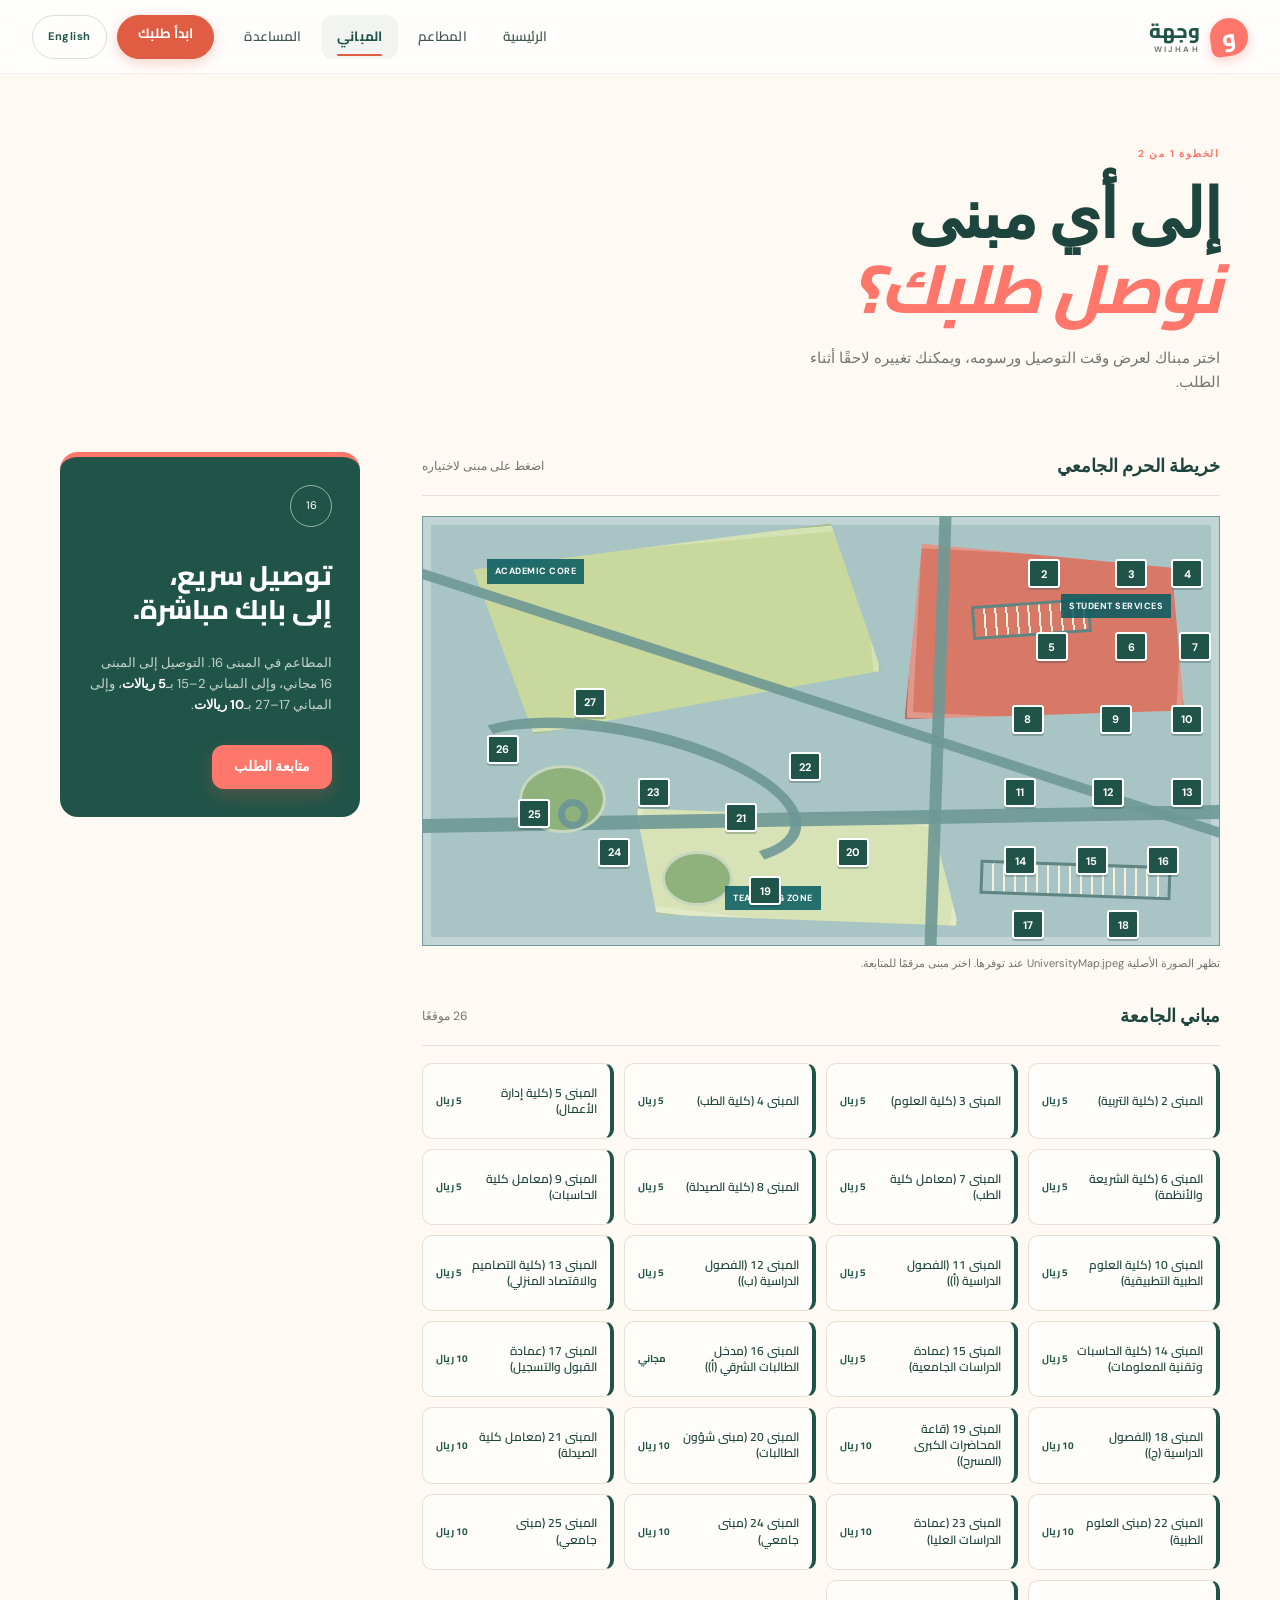
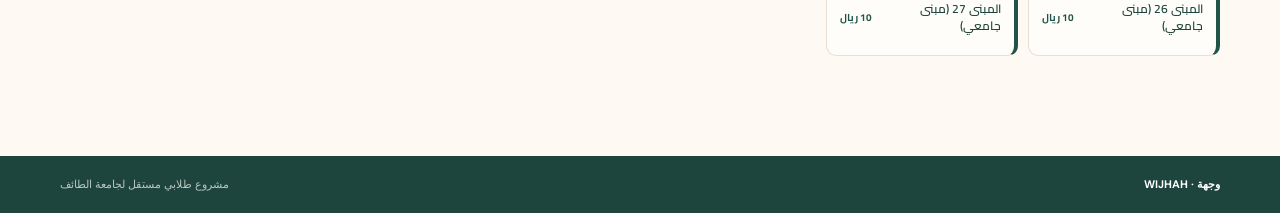
==== frontend/about.html @ 9a3f1071 "fix align" ====
<!DOCTYPE html>
<html lang="ar" dir="rtl">
<head>
  <meta charset="UTF-8">
  <meta name="viewport" content="width=device-width, initial-scale=1.0">
  <title>وجهة | Choose a building</title>
  <link rel="stylesheet" href="style.css">
  <script>/* Set direction before first paint to avoid an LTR flash. */
    (function () {
      try {
        var saved = localStorage.getItem('wijhah-language');
        var lang = (saved === 'en' || saved === 'ar') ? saved : 'ar';
        document.documentElement.setAttribute('lang', lang);
        document.documentElement.setAttribute('dir', lang === 'ar' ? 'rtl' : 'ltr');
      } catch (e) {
        document.documentElement.setAttribute('lang', 'ar');
        document.documentElement.setAttribute('dir', 'rtl');
      }
    }());
 </script>
  <script src="script.js" defer></script>
</head>
<body>
  <header class="site-header"><a class="brand" href="index.html"><span class="brand-mark">و</span><span class="brand-wordmark"><b class="brand-arabic">وجهة</b><small>WIJHAH</small></span></a><nav class="main-nav" aria-label="Main navigation"><a href="index.html">Home</a><a href="vendors.html">Vendors</a><a class="active" href="about.html">Buildings</a><a href="contact.html">Help</a><a class="nav-cta" href="OrderPage.html">Start an order <span>&#8599;</span></a></nav></header>
  <main class="page-width inner-page">
    <section class="page-intro"><p class="eyebrow">STEP 1 OF 2</p><h1>Where should we<br><em>meet you?</em></h1><p>Choose your building to see the delivery time and fee. You can change it later in your order.</p></section>
    <section class="building-layout">
      <div class="building-list">
        <div class="list-heading map-heading"><h2 id="mapTitle">Campus map</h2><span id="mapHint">Click a building to select it</span></div>
        <div class="campus-map" id="campusMap" aria-label="Interactive campus map">
          <img class="campus-map-image" id="campusMapImage" src="UniversityMap.jpeg" alt="" onerror="this.remove()">
          <span class="map-plot plot-core"></span><span class="map-plot plot-services"></span><span class="map-plot plot-south"></span>
          <span class="map-road road-horizontal"></span><span class="map-road road-vertical"></span><span class="map-road road-diagonal"></span><span class="map-road road-loop"></span>
          <span class="map-parking parking-top"></span><span class="map-parking parking-bottom"></span><span class="map-green green-one"></span><span class="map-green green-two"></span><span class="map-roundabout"></span>
          <span class="map-zone zone-north">Academic core</span><span class="map-zone zone-east">Student services</span><span class="map-zone zone-south">Teaching zone</span>
        </div>
        <p class="map-disclaimer" id="mapDisclaimer">Uses UniversityMap.jpeg when available. Tap a numbered building to continue.</p>
        <div class="list-heading"><h2 id="buildingsTitle">Campus buildings</h2><span id="buildingCount">26 locations</span></div><div class="building-grid" id="buildingGrid"></div>
      </div>
      <aside class="side-note"><span class="side-note-icon">16</span><h3>Quick delivery,<br>right to your door.</h3><p id="feeInfo">Restaurants are in Building 16. Building 16 is free, buildings 2–15 are <strong>5 SAR</strong>, and buildings 17–27 are <strong>10 SAR</strong>.</p><a class="button button-primary" href="OrderPage.html">Continue to order <span>&#8594;</span></a></aside>
    </section>
  </main>
  <footer class="site-footer"><div class="page-width"><span>وجهة · WIJHAH</span><span>Independent student project for Taif University · <span id="year"></span></span></div></footer>
</body>
</html>
---- frontend/style.css ----
@import url('https://fonts.googleapis.com/css2?family=Cairo:wght@400;500;600;700;800&family=DM+Sans:wght@400;500;600;700&display=swap');

:root {
  --ink:#1d453d; --muted:#6f7770; --cream:#fff9f3; --paper:#fffdf9;
  --green:#205448; --mint:#e4eee5; --orange:#ff766b; --gold:#f6c656;
  --line:#eadfd4; --coral:#ff766b; --sage:#dfe9dd; --sage-edge:#c8d8c6;

  /* Accent used for focus rings and form highlights. */
  --accent:#e05d44;
  --accent-ring:rgba(224,93,68,.1);
  --accent-ring-strong:rgba(224,93,68,.28);

  /* Elevation scale, shared by cards and interactive surfaces. */
  --shadow-sm:0 2px 8px rgba(0,0,0,.04);
  --shadow-md:0 10px 30px rgba(0,0,0,.04);
  --shadow-lift:0 16px 40px rgba(29,69,61,.13);

  --radius-sm:10px;
  --radius-md:12px;
  --radius-lg:18px;
  --tap:44px; /* minimum comfortable touch target */
}
* { box-sizing:border-box; }
html { scroll-behavior:smooth; }
body { margin:0; color:var(--ink); background:var(--cream); font-family:'Cairo','DM Sans',sans-serif; font-size:15px; line-height:1.6; overflow-x:hidden; }
.page-width { width:min(1160px, calc(100% - 64px)); margin:0 auto; }
/* Frosted-glass header. The page scrolls behind a translucent blur,
   so the hairline + shadow carry the separation instead of a solid fill. */
.site-header {
  position:sticky; top:0; z-index:50; width:100%;
  padding:0 max(32px, calc((100% - 1280px) / 2));
  min-height:74px; display:flex; align-items:center; justify-content:space-between; gap:32px;
  background:rgba(255,255,255,.85);
  -webkit-backdrop-filter:blur(16px) saturate(180%);
  backdrop-filter:blur(16px) saturate(180%);
  border-bottom:1px solid rgba(0,0,0,.05);
  box-shadow:0 1px 0 rgba(255,255,255,.6) inset;
}
/* Safari and older engines: fall back to an opaque bar if blur is unsupported. */
@supports not ((backdrop-filter:blur(1px)) or (-webkit-backdrop-filter:blur(1px))) {
  .site-header { background:rgba(255,253,249,.98); }
}

.brand, .brand:link, .brand:visited { display:flex; align-items:center; gap:10px; min-height:var(--tap); color:var(--ink); font-size:18px; font-weight:700; letter-spacing:0; text-decoration:none; transition:opacity .2s ease; }
.brand:hover { opacity:.82; }
.brand-mark { display:grid; place-items:center; width:38px; height:38px; border-radius:50% 50% 50% 8px; background:var(--orange); color:white; font:800 23px/1 'Cairo',sans-serif; box-shadow:0 4px 12px rgba(255,118,107,.35); transform:rotate(-8deg); }
.brand-wordmark { display:flex; flex-direction:column; line-height:1; }
.brand-arabic { color:var(--green); font:800 20px/1 'Cairo',sans-serif; }
.brand-wordmark small { margin-top:4px; color:var(--muted); font:700 8px/1 'DM Sans',sans-serif; letter-spacing:2.4px; }
.brand-accent { color:var(--orange); }
/* Top navigation. Text is ink-on-glass, so colour comes from the brand palette
   rather than the browser's default link blue. */
.main-nav { display:flex; align-items:center; gap:4px; color:#41564f; font:600 13.5px/1 'Cairo','DM Sans',sans-serif; letter-spacing:.1px; }

.main-nav a,
.main-nav a:link,
.main-nav a:visited { position:relative; color:inherit; text-decoration:none; }

/* Pill tabs. Transparent border keeps the height stable between states so
   hovering never nudges the layout. */
.main-nav a:not(.nav-cta) {
  display:inline-flex; align-items:center;
  min-height:var(--tap); padding:9px 15px;
  border:1px solid transparent; border-radius:var(--radius-md);
  transition:color .2s ease, background-color .2s ease, border-color .2s ease;
}
.main-nav a:not(.nav-cta):hover { color:var(--green); background:rgba(32,84,72,.06); border-color:rgba(32,84,72,.08); }

/* Active tab: brand-green text, tinted pill, and a bottom indicator. */
.main-nav a:not(.nav-cta).active { color:var(--green); font-weight:700; background:rgba(32,84,72,.06); }
.main-nav a:not(.nav-cta).active::after { content:''; position:absolute; left:15px; right:15px; bottom:2px; height:2px; border-radius:2px; background:var(--accent); }

.main-nav a:focus-visible,
.language-toggle:focus-visible,
.mobile-nav-toggle:focus-visible { outline:2px solid var(--accent); outline-offset:2px; border-radius:var(--radius-md); }

/* Primary CTA — filled, with a lift, coloured shadow and a press state. */
.main-nav .nav-cta {
  margin-inline-start:10px; padding:11px 20px; min-height:var(--tap);
  border:1px solid var(--accent); border-radius:999px;
  background:var(--accent); color:#fff; font-weight:700; white-space:nowrap;
  box-shadow:0 4px 14px var(--accent-ring-strong);
  transition:background-color .2s ease, box-shadow .2s ease, transform .18s ease;
}
/* Explicit, repeated so the generic `a { color:inherit }` reset cannot win. */
.main-nav a.nav-cta,
.main-nav a.nav-cta:link,
.main-nav a.nav-cta:visited { color:#fff; }
.main-nav .nav-cta:hover { background:#d0523a; color:#fff; box-shadow:0 10px 24px var(--accent-ring-strong); transform:translateY(-2px); }
.main-nav .nav-cta:active { transform:translateY(0); box-shadow:0 2px 8px var(--accent-ring-strong); }
.main-nav .nav-cta.active-cta { background:var(--accent); box-shadow:0 10px 24px var(--accent-ring-strong); }

.language-toggle {
  margin-inline-start:6px; padding:9px 15px; min-height:var(--tap);
  border:1px solid rgba(32,84,72,.18); border-radius:999px; background:transparent;
  color:var(--green); cursor:pointer; font:700 11px/1 'DM Sans',sans-serif; letter-spacing:.5px;
  transition:background-color .2s ease, border-color .2s ease, color .2s ease, transform .18s ease;
}
.language-toggle:hover { background:rgba(32,84,72,.07); border-color:rgba(32,84,72,.3); transform:translateY(-1px); }

.mobile-nav-toggle {
  display:none; padding:10px 14px; min-height:var(--tap);
  border:1px solid rgba(32,84,72,.18); border-radius:999px; background:transparent;
  color:var(--green); cursor:pointer; font:700 11px/1 'DM Sans',sans-serif;
  transition:background-color .2s ease, border-color .2s ease, color .2s ease;
}
.mobile-nav-toggle:hover { background:rgba(32,84,72,.07); border-color:rgba(32,84,72,.3); }
.hero { min-height:530px; display:grid; grid-template-columns:1fr 1.02fr; align-items:center; gap:50px; padding-top:35px; }
.eyebrow { margin:0 0 17px; color:var(--orange); font-size:10px; font-weight:700; letter-spacing:1.8px; }
h1,h2,h3,p { margin-top:0; }
h1 { margin-bottom:20px; font-size:clamp(45px, 6vw, 76px); line-height:1.08; letter-spacing:-1.8px; font-weight:800; }
h1 em,h2 em { color:var(--orange); font-family:'Cairo',sans-serif; font-weight:800; }
.hero-text { max-width:390px; margin-bottom:28px; color:var(--muted); font-size:16px; }
.hero-actions { display:flex; align-items:center; gap:22px; }
.button {
  display:inline-flex; align-items:center; justify-content:center; gap:14px;
  min-height:var(--tap); padding:13px 22px;
  border:0; border-radius:var(--radius-md);
  font:600 13.5px 'DM Sans',sans-serif; cursor:pointer;
  transition:transform .18s ease, background-color .2s ease, box-shadow .2s ease;
}
.button:hover { transform:translateY(-2px); }
.button:active { transform:translateY(0); }
.button:focus-visible { outline:2px solid var(--accent); outline-offset:3px; }
.button-primary { background:var(--accent); color:white; box-shadow:0 6px 18px var(--accent-ring-strong); }
.button-primary:hover { background:#d0523a; box-shadow:0 12px 26px var(--accent-ring-strong); }
.button-primary:active { box-shadow:0 3px 10px var(--accent-ring-strong); }
.button:disabled,.button[disabled] { opacity:.6; cursor:not-allowed; transform:none; box-shadow:none; }
.button span,.text-link span,.feature-card a span { font-size:18px; line-height:1; }
/* Anchor elements inherit brand colours instead of the browser's default blue. */
a { color:inherit; text-decoration:none; }
a:visited { color:inherit; }
.delivery-note { padding-inline-start:19px; border-inline-start:1px solid var(--line); color:var(--muted); font-size:11px; line-height:1.35; }
.delivery-note strong { color:var(--ink); font-size:15px; }
.hero-art { position:relative; height:430px; overflow:hidden; background:var(--mint); border:1px solid #9ebfc1; box-shadow:12px 12px 0 var(--orange); }
.sun { position:absolute; width:220px; height:220px; top:-82px; right:-18px; border-radius:50%; background:var(--orange); }
.campus-card { position:absolute; z-index:2; left:11%; top:13%; width:214px; padding:25px 22px; background:var(--paper); border-left:5px solid var(--coral); box-shadow:10px 12px 0 rgba(7,91,97,.16); }
.campus-label,.campus-small { display:block; color:var(--muted); font-size:9px; letter-spacing:1.2px; }
.campus-card strong { display:block; margin:25px 0 20px; color:var(--green); font:800 25px/1.25 'Cairo',sans-serif; }
.campus-line { display:block; width:40px; height:3px; margin-bottom:12px; background:var(--orange); }
.building-shape { position:absolute; bottom:56px; background:var(--coral); color:#fff0db; text-align:center; font:600 12px 'DM Sans',sans-serif; }
.building-shape:after { content:''; position:absolute; left:15%; right:15%; bottom:18px; height:50px; background:repeating-linear-gradient(90deg,#b7d1c0 0 7px,transparent 7px 17px),repeating-linear-gradient(0deg,#b7d1c0 0 7px,transparent 7px 18px); opacity:.6; }
.building-one { right:19%; width:180px; height:220px; padding-top:13px; }
.building-two { right:2%; width:105px; height:150px; padding-top:13px; background:var(--green); }
.ground-line { position:absolute; bottom:55px; left:0; right:0; border-bottom:2px solid #76aeb0; }
/* Steps (01 / 02 / 03). The container stacks; each step is a row whose number
   badge leads and whose text follows. `row` + logical flow mirrors on its own,
   so no [dir="rtl"] override is needed. */
.quick-strip {
  display:flex; flex-direction:column; align-items:stretch;
  gap:24px; padding-block:25px 42px; padding-inline:24px;
  border-top:4px solid var(--orange); border-bottom:1px solid var(--line);
  background:var(--paper); text-align:start;
}
.quick-strip > div {
  display:flex; flex-direction:row; align-items:center; justify-content:flex-start;
  gap:16px; text-align:start; min-width:0;
}
.quick-icon {
  display:grid; place-items:center; flex:0 0 auto;
  width:34px; height:34px; border:1px solid #c9cec6; border-radius:50%;
  color:var(--orange); font-size:10px; font-weight:700;
}
.quick-strip > div > div { min-width:0; }
.quick-strip strong,.quick-strip small { display:block; }
.quick-strip strong { font-size:13px; }
.quick-strip small { color:var(--muted); font-size:11px; }
.spotlight { padding:90px 0 110px; }.section-heading { display:flex; justify-content:space-between; align-items:end; margin-bottom:34px; }.section-heading h2 { margin:0; font-size:38px; line-height:1.1; letter-spacing:-1.5px; }.text-link { display:inline-flex; align-items:center; gap:8px; padding:9px 16px; border:1px solid var(--line); border-radius:999px; background:var(--paper); color:var(--green); text-decoration:none; font-size:12px; font-weight:700; transition:background-color .22s ease, color .22s ease, border-color .22s ease, transform .22s ease; }
.text-link:visited { color:var(--green); }
.text-link:hover { background:var(--green); border-color:var(--green); color:#fff; transform:translateY(-1px); }
.text-link span { margin-inline-start:0; }
.spotlight-grid { display:grid; grid-template-columns:1fr 1fr; gap:17px; }
/* Card layout: padding clears the CTA at the bottom so the copy never collides with it. */
.feature-card { display:flex; flex-direction:column; min-height:290px; padding:34px 34px 92px; position:relative; overflow:hidden; border-radius:18px; }
.feature-card h3 { position:relative; margin:22px 0 14px; font-size:29px; line-height:1.2; letter-spacing:0; }
.feature-card p { position:relative; max-width:310px; margin:0; color:var(--muted); font-size:13px; line-height:1.65; }
/* Card CTAs render as pill buttons that inherit the card's own palette. */
.feature-card a { position:absolute; inset-inline-start:34px; bottom:30px; display:inline-flex; align-items:center; gap:10px; padding:11px 20px; border:2px solid currentColor; border-radius:999px; color:var(--ink); text-decoration:none; font:700 12px 'DM Sans',sans-serif; letter-spacing:.2px; transition:background-color .22s ease, color .22s ease, border-color .22s ease, box-shadow .22s ease, transform .22s ease; }
.feature-card a:visited { color:var(--ink); }
.feature-card a:hover { background:var(--ink); border-color:var(--ink); color:#fff; box-shadow:0 8px 20px rgba(29,69,61,.22); transform:translateY(-2px); }
.feature-dark a { color:#fff; border-color:var(--orange); }
.feature-dark a:visited { color:#fff; }
.feature-dark a:hover { background:var(--orange); border-color:var(--orange); color:var(--ink); box-shadow:0 8px 20px rgba(255,118,107,.32); }
/* Sage/blush pairing: warm card is a soft sand-sage wash in the brand family, dark card stays deep green. */
.feature-warm { background:var(--sage); border:1px solid var(--sage-edge); }
.feature-warm h3 { color:var(--ink); }
.feature-warm p { color:#4b6a5c; }
.feature-warm .card-number { color:#5d8a72; }
.feature-warm a { color:var(--green); border-color:var(--green); }
.feature-warm a:visited { color:var(--green); }
.feature-warm a:hover { background:var(--green); border-color:var(--green); color:#fff; box-shadow:0 8px 20px rgba(32,84,72,.26); }
.feature-dark { background:var(--green); color:white; }
.feature-dark p { color:#c4d6cc; }
.card-number { font-size:11px; font-weight:700; letter-spacing:1px; color:var(--coral); }
.feature-dark .card-number { color:var(--coral); }
.site-footer { padding:20px 0; background:var(--ink); color:#b9c5bf; font-size:11px; }.site-footer .page-width { display:flex; justify-content:space-between; }.site-footer .page-width > span:first-child { color:white; font-weight:700; }
.inner-page { padding:72px 0 100px; }.page-intro { max-width:600px; }.page-intro h1 { font-size:clamp(45px,6vw,68px); margin-bottom:18px; }.page-intro > p:last-child { max-width:430px; color:var(--muted); }.compact-intro { margin-bottom:42px; }
.building-layout { display:grid; grid-template-columns:1fr 300px; gap:62px; align-items:start; margin-top:58px; }.list-heading { display:flex; justify-content:space-between; align-items:center; padding-bottom:14px; border-bottom:1px solid var(--line); }.list-heading h2 { margin:0; font-size:18px; }.list-heading span { color:var(--muted); font-size:12px; }.building-grid { display:grid; grid-template-columns:repeat(4,1fr); gap:10px; margin-top:17px; }.building-button { min-height:76px; display:flex; align-items:center; justify-content:space-between; gap:8px; padding:13px; border:1px solid var(--line); border-inline-start:4px solid var(--green); background:var(--paper); color:var(--ink); cursor:pointer; text-align:start; font:600 12px/1.35 'Cairo','DM Sans',sans-serif; }.building-button span { max-width:145px; }.building-button small { flex:none; color:var(--green); font-size:10px; font-weight:700; }.building-button { border-radius:var(--radius-sm); transition:border-color .2s ease, background-color .2s ease, box-shadow .2s ease, transform .2s ease; }
.building-button:hover,.building-button.selected { border-color:var(--accent); border-inline-start-color:var(--accent); background:#fff6f2; box-shadow:var(--shadow-sm); transform:translateY(-2px); }.side-note { padding:28px; background:var(--green); color:white; border-top:5px solid var(--orange); border-radius:18px; }.side-note-icon { display:grid; place-items:center; width:42px; height:42px; margin-bottom:32px; border:1px solid #94b3a1; border-radius:50%; font-size:11px; }.side-note h3 { font:800 27px/1.25 'Cairo',sans-serif; }.side-note p { color:#c5d5cc; font-size:13px; }.side-note strong { color:white; }.side-note .button { margin-top:16px; background:var(--orange); color:white; }
.order-layout,.contact-layout { display:grid; grid-template-columns:1.35fr .75fr; gap:70px; align-items:start; }
.form-section { padding:0 0 28px; margin-bottom:29px; border-bottom:1px solid var(--line); }
.form-section-title {
  display:flex; flex-direction:row; align-items:center; justify-content:flex-start;
  gap:16px; margin-bottom:22px; text-align:start;
}
.form-section-title span { display:grid; place-items:center; width:26px; height:26px; border-radius:50%; background:rgba(224,93,68,.1); color:var(--accent); font-size:11px; font-weight:700; }
.form-section-title h2 { margin:0; font-size:19px; letter-spacing:-.3px; }
.field-row { display:grid; grid-template-columns:1fr 1fr; gap:18px; align-items:start; }

/* ---- Field wrapper ----
   Every control sits in a .field so label, control and hint share one rhythm.
   The label is always its own line, which keeps English and Arabic aligned. */
.field { display:block; margin-bottom:18px; min-width:0; }
.field-row .field,
.field:last-child { margin-bottom:0; }

/* ---- Labels ----
   Scoped to .field so nav/utility labels are never caught by this rule, and
   scoped to direct children so a future nested label cannot stack twice. */
.field > label {
  display:block;
  margin-bottom:8px;
  color:var(--ink);
  font-size:12.5px;
  font-weight:600;
  letter-spacing:.1px;
  line-height:1.4;
  text-align:start;
}

/* ---- Shared control styling (input, select, textarea) ---- */
input,
select,
textarea {
  text-decoration:none !important;   /* never inherit an underline or squiggle */
  display:block;
  width:100%;
  max-width:100%;
  min-height:var(--tap);
  padding:13px 16px;
  border:1px solid rgba(0,0,0,.1);
  border-radius:var(--radius-md);
  outline:none;
  background:var(--paper);
  color:var(--ink);
  font:400 14px 'DM Sans',sans-serif;
  transition:border-color .2s ease, box-shadow .2s ease, background-color .2s ease;
}
textarea { min-height:104px; padding-top:14px; padding-bottom:14px; resize:vertical; }

input::placeholder,
textarea::placeholder { color:#9aa3a0; }

/* Spelling/grammar squiggles are a browser overlay, not real decoration -
   `spellcheck="false"` in the markup is what switches them off. This hides the
   residual decoration browsers may still paint on autofilled or invalid fields. */
input,
textarea,
select,
input::spelling-error,
input::grammar-error,
textarea::spelling-error,
textarea::grammar-error { text-decoration-line:none !important; }

/* Focus: accent border plus a soft halo instead of the browser ring. */
input:focus,
select:focus,
textarea:focus {
  border-color:var(--accent);
  box-shadow:0 0 0 4px var(--accent-ring);
  background:#fff;
}

/* Invalid state (HTML5 constraint validation) reads as a warning, not an error,
   until the user has actually interacted - :user-invalid handles that. */
input:user-invalid,
select:user-invalid,
textarea:user-invalid { border-color:rgba(224,93,68,.55); }

/* ---- Select: strip the native chrome, draw our own arrow ---- */
select {
  appearance:none;
  -webkit-appearance:none;
  -moz-appearance:none;
  padding-inline-end:46px;     /* room for the arrow */
  cursor:pointer;
  /* Inline SVG chevron, so there is no extra request and it scales cleanly. */
  background-image:url("data:image/svg+xml,%3Csvg xmlns='http://www.w3.org/2000/svg' width='14' height='9' viewBox='0 0 14 9' fill='none'%3E%3Cpath d='M1 1.5L7 7.5L13 1.5' stroke='%23205448' stroke-width='2' stroke-linecap='round' stroke-linejoin='round'/%3E%3C/svg%3E");
  background-repeat:no-repeat;
  background-position:right 18px center;
  background-size:14px 9px;
  text-overflow:ellipsis;      /* long option text truncates, never scrolls */
  white-space:nowrap;
  overflow:hidden;
}
[dir="rtl"] select { background-position:left 18px center; }

/* The dropdown list itself is rendered by the OS, so keep it readable. */
select option { padding:10px 12px; background:var(--paper); color:var(--ink); font:400 14px 'DM Sans',sans-serif; }
select:focus { background-image:url("data:image/svg+xml,%3Csvg xmlns='http://www.w3.org/2000/svg' width='14' height='9' viewBox='0 0 14 9' fill='none'%3E%3Cpath d='M1 1.5L7 7.5L13 1.5' stroke='%23e05d44' stroke-width='2' stroke-linecap='round' stroke-linejoin='round'/%3E%3C/svg%3E"); }

/* Firefox draws its own inner focus ring on selects - remove it. */
select:-moz-focusring { color:transparent; text-shadow:0 0 0 var(--ink); }

.field-hint { display:block; margin:9px 0 0; color:var(--muted); font-size:11.5px; line-height:1.5; text-align:start; }
.submit-button { margin-top:0; }
.form-status { display:inline-block; margin:15px 0 0 15px; color:var(--green); font-size:12px; font-weight:600; }
.campus-map { position:relative; height:430px; margin:20px 0 9px; overflow:hidden; border:1px solid #709a9a; background:#a9c4c4; box-shadow:inset 0 0 0 8px rgba(255,255,255,.28); }
.campus-map-image { display:none; position:absolute; z-index:2; inset:0; width:100%; height:100%; object-fit:cover; }.campus-map-image.is-loaded { display:block; }
.campus-map:before,.campus-map:after { display:none; }
.map-plot { position:absolute; z-index:0; border:2px solid rgba(47,87,80,.24); box-shadow:inset 0 0 0 6px rgba(255,255,255,.22); }
.plot-core { width:52%; height:43%; left:5%; top:5%; background:#c9d99d; transform:rotate(-5deg); clip-path:polygon(4% 8%,91% 0,100% 82%,15% 100%); }
.plot-services { width:35%; height:42%; right:4%; top:7%; background:#d87968; transform:rotate(3deg); clip-path:polygon(3% 2%,93% 8%,100% 87%,0 100%); }
.plot-south { width:42%; height:30%; left:26%; bottom:3%; background:#d8e2b7; transform:rotate(7deg); clip-path:polygon(0 20%,88% 0,100% 80%,10% 100%); }
.map-road { position:absolute; z-index:1; display:block; background:#6e9895; opacity:.9; }
.road-horizontal { left:-3%; right:-3%; top:69%; height:14px; transform:rotate(-1deg); }.road-vertical { top:-4%; bottom:-4%; left:64%; width:12px; transform:rotate(2deg); }.road-diagonal { width:130%; height:10px; top:43%; left:-14%; transform:rotate(18deg); }.road-loop { width:45%; height:31%; left:3%; top:49%; border:11px solid #6e9895; border-left-color:transparent; border-bottom-color:transparent; border-radius:50%; background:transparent; transform:rotate(12deg); }
.map-parking { position:absolute; z-index:1; width:15%; height:8%; border:3px solid #5f8583; background:repeating-linear-gradient(90deg,transparent 0 9px,#f2f1dc 9px 11px); transform:rotate(-4deg); }.parking-top { top:20%; left:69%; }.parking-bottom { bottom:11%; right:6%; width:24%; transform:rotate(2deg); }
.map-green { position:absolute; z-index:1; border-radius:50%; background:#8fb27d; border:3px solid rgba(255,255,255,.5); }.green-one { width:11%; height:16%; left:12%; top:58%; }.green-two { width:9%; height:13%; left:30%; top:78%; }.map-roundabout { position:absolute; z-index:2; left:17%; top:66%; width:30px; height:30px; border:7px solid #6e9895; border-radius:50%; background:#8fb27d; }
.map-zone { position:absolute; z-index:2; padding:5px 8px; background:rgba(7,91,97,.86); color:white; font-size:9px; font-weight:700; letter-spacing:.5px; text-transform:uppercase; }.zone-north { top:10%; left:8%; }.zone-east { top:18%; right:6%; }.zone-south { bottom:8%; left:38%; }
.map-building { position:absolute; z-index:3; display:grid; place-items:center; width:32px; height:29px; padding:0; border:2px solid white; border-radius:3px; background:var(--green); color:white; cursor:pointer; font:700 11px 'DM Sans',sans-serif; box-shadow:0 2px 0 rgba(18,52,59,.25); transform:translate(-50%,0); transition:transform .2s,background .2s; }.map-building:hover,.map-building.selected { z-index:4; background:var(--coral); transform:translate(-50%,0) scale(1.25); }.map-disclaimer { margin:0 0 30px; color:var(--muted); font-size:11px; }
.vendor-intro { margin-bottom:42px; }.vendor-toolbar { display:flex; align-items:end; justify-content:space-between; padding:18px 0; margin-bottom:22px; border-top:1px solid var(--line); border-bottom:1px solid var(--line); }.vendor-toolbar strong,.vendor-toolbar span { display:block; }.vendor-toolbar strong { font-size:13px; }.vendor-toolbar span { margin-top:3px; color:var(--muted); font-size:11px; }.vendor-grid { display:grid; grid-template-columns:repeat(2,1fr); gap:18px; }.vendor-card { position:relative; overflow:hidden; background:var(--paper); border:1px solid var(--line); border-radius:var(--radius-md); box-shadow:var(--shadow-sm); transition:transform .22s ease, box-shadow .22s ease, border-color .22s ease; }
.vendor-card:hover { transform:translateY(-3px); box-shadow:var(--shadow-lift); border-color:rgba(32,84,72,.18); }.vendor-card::before { content:''; display:block; height:9px; background:var(--green); }.vendor-card.accent-gold::before { background:var(--orange); }.vendor-card.accent-coral::before { background:var(--coral); }.vendor-card.accent-mint::before { background:#8fb27d; }.vendor-card.accent-blue::before { background:#6999a5; }.vendor-card-body { padding:23px; }.vendor-card-header { display:flex; align-items:start; justify-content:space-between; gap:15px; }.vendor-card h2 { margin:0 0 5px; font-size:24px; letter-spacing:-.6px; }.vendor-category { color:var(--muted); font-size:11px; }.vendor-eta { min-width:55px; padding:7px 8px; background:var(--cream); color:var(--green); font-size:10px; font-weight:700; text-align:center; }.vendor-meta { display:flex; gap:15px; margin:21px 0 16px; color:var(--muted); font-size:11px; }.vendor-menu { border-top:1px solid var(--line); }/* Menu row: text on the start side, price + add button on the end side.
   Logical properties keep both RTL and LTR correct without extra overrides. */
.menu-row {
  display:flex; align-items:center; justify-content:space-between;
  gap:12px; padding:13px 0; border-bottom:1px solid var(--line);
  transition:background-color .2s ease;
}
.menu-row:hover { background:rgba(32,84,72,.035); }
.menu-row strong,.menu-row small { display:block; }
.menu-row strong { font-size:12.5px; }
.menu-row small { margin-top:2px; color:var(--muted); font-size:10.5px; }

/* Text column: takes the slack, but min-width:0 lets long words wrap/ellipsis
   instead of forcing the row wider than its container. */
.menu-row > div:first-child { flex:1 1 auto; min-width:0; text-align:start; }

/* Action cluster: price and button stay glued together on the end side. */
.menu-price {
  display:flex; align-items:center; gap:10px;
  flex:0 0 auto; margin-inline-start:auto;
  color:var(--green); font-size:12.5px; font-weight:700;
  font-variant-numeric:tabular-nums; white-space:nowrap;
}
.menu-add {
  display:grid; place-items:center; flex:0 0 auto;
  width:36px; height:36px; padding:0;
  border:1px solid var(--green); border-radius:var(--radius-sm);
  background:transparent; color:var(--green);
  cursor:pointer; font-size:18px; line-height:1;
  transition:background-color .2s ease, color .2s ease, transform .18s ease;
}
.menu-add:hover { background:var(--green); color:white; transform:scale(1.06); }
.menu-add:active { transform:scale(.96); }
.menu-add:focus-visible { outline:2px solid var(--accent); outline-offset:2px; }
/* ---- Summary / info panel ---- */
.order-summary,.contact-info {
  padding:32px;
  background:#f2ddcf;
  border:1px solid rgba(29,43,42,.06);
  border-radius:var(--radius-lg);
  box-shadow:var(--shadow-md);
}
.order-summary h2,.contact-info h2 { margin-bottom:28px; font:800 27px/1.25 'Cairo',sans-serif; letter-spacing:-.5px; }

/* Price breakdown: label left, value right, generous row rhythm. */
.price-line {
  display:flex; align-items:baseline; justify-content:space-between; gap:14px;
  padding:14px 0; border-top:1px solid rgba(29,43,42,.14);
  color:#5c6b64; font-size:12.5px;
}
.price-line span { min-width:0; }
.price-line strong { color:var(--green); font-size:13.5px; font-weight:700; font-variant-numeric:tabular-nums; }
.summary-divider { height:1px; margin:20px 0; background:rgba(29,43,42,.14); }
.summary-small { margin:20px 0 3px; color:#65716b; font-size:11px; }
.arrival { display:block; color:var(--green); font-size:15px; font-weight:700; }
.total-line { margin-top:6px; border-top:2px solid var(--green); font-size:14px; }
.total-line span { color:var(--ink); font-weight:700; }
.total-line strong { color:var(--green); font-size:19px; }

.contact-layout { margin-top:48px; }
.contact-form label { display:block; margin-bottom:18px; color:var(--ink); font-size:12.5px; font-weight:600; text-align:start; }
.contact-info { background:var(--green); color:white; border-color:transparent; }
.contact-info .eyebrow { color:var(--gold); }
.contact-info h2 { font-size:31px; }
.contact-info > p:not(.eyebrow) { color:#c5d5cc; font-size:13px; }
.email-link { display:block; margin-top:28px; color:var(--gold); font-size:12px; font-weight:600; overflow-wrap:anywhere; transition:color .2s ease; }
.email-link:hover { color:#fff; }
.support-hours { display:block; margin-top:34px; padding-top:18px; border-top:1px solid #608473; color:#c5d5cc; font-size:11px; }
.cart-items { margin:0 0 12px; }
.cart-row { display:flex; align-items:center; justify-content:space-between; gap:12px; padding:12px 0; border-top:1px solid rgba(29,43,42,.14); }
.cart-row strong,.cart-row small { display:block; }
.cart-row strong { font-size:12.5px; }
.cart-row small { margin-top:2px; color:#65716b; font-size:10.5px; }
.cart-remove {
  display:grid; place-items:center; flex:none;
  width:32px; height:32px; padding:0;
  border:0; border-radius:50%; background:transparent;
  color:var(--coral); cursor:pointer; font-size:19px; line-height:1;
  transition:background-color .2s ease, color .2s ease, transform .18s ease;
}
.cart-remove:hover { background:rgba(224,93,68,.12); color:#c9482f; transform:scale(1.08); }
.cart-empty { margin:0 0 8px; color:#65716b; font-size:12px; }
.tracking-layout { display:grid; grid-template-columns:1.2fr .8fr; gap:30px; margin-top:52px; }.tracking-card,.tracking-summary { padding:30px; background:var(--paper); border:1px solid var(--line); border-radius:18px; }.tracking-summary { background:var(--green); color:white; }.tracking-header { display:flex; align-items:start; justify-content:space-between; padding-bottom:25px; border-bottom:1px solid var(--line); }.tracking-header strong { display:block; font-size:20px; letter-spacing:1px; }.tracking-header .eyebrow { margin-bottom:5px; }.demo-badge { padding:6px 9px; background:var(--orange); color:var(--ink); font-size:10px; font-weight:700; }.tracking-steps { padding-top:24px; }.tracking-step { position:relative; display:flex; gap:15px; padding:0 0 27px; }.tracking-step:last-child { padding-bottom:0; }.tracking-step:not(:last-child)::after { content:''; position:absolute; left:12px; top:28px; bottom:0; width:2px; background:var(--line); }.tracking-step.done:not(:last-child)::after,.tracking-step.current:not(:last-child)::after { background:var(--orange); }.step-dot { position:relative; z-index:1; display:grid; place-items:center; flex:none; width:26px; height:26px; border:2px solid var(--line); border-radius:50%; background:var(--paper); color:var(--muted); font-size:11px; }.tracking-step.done .step-dot,.tracking-step.current .step-dot { border-color:var(--orange); background:var(--orange); color:var(--ink); }.tracking-step strong,.tracking-step small { display:block; }.tracking-step strong { font-size:13px; }.tracking-step small { margin-top:3px; color:var(--muted); font-size:11px; }.tracking-summary h2 { margin-bottom:8px; font:800 28px/1.2 'Cairo',sans-serif; }.tracking-summary > p:not(.eyebrow) { color:#c5d5cc; font-size:13px; }.tracking-summary .price-line { margin-top:28px; border-color:#5c8580; }.tracking-summary .price-line strong { color:var(--orange); }.tracking-summary .button { margin-top:25px; background:var(--orange); color:white; }
/* ---------------------------------------------------------------------------
   Tablet: the two-column form/summary layout gets tight below ~992px, so the
   summary drops beneath the form and the side rail becomes full width.
   --------------------------------------------------------------------------- */

/* ---------------------------------------------------------------------------
   Persistent floating cart bar
   Appears on every page once the cart is non-empty; routes to checkout.
   --------------------------------------------------------------------------- */
.cart-bar {
  position:fixed; z-index:60;
  left:50%; transform:translateX(-50%);
  bottom:calc(16px + env(safe-area-inset-bottom, 0px));
  width:calc(100% - 32px); max-width:480px;
}
.cart-bar[hidden] { display:none; }
.cart-bar-inner { display:flex; align-items:center; gap:16px; padding:12px 14px 12px 20px; border-radius:999px; background:var(--green); color:white; box-shadow:0 14px 40px rgba(29,69,61,.34), 0 2px 0 rgba(255,255,255,.08) inset; animation:cartBarIn .28s cubic-bezier(.2,.9,.3,1.2); }
@keyframes cartBarIn { from { opacity:0; transform:translateY(14px); } to { opacity:1; transform:translateY(0); } }
.cart-bar-count { display:flex; align-items:center; gap:10px; flex:0 1 auto; min-width:0; font-size:13px; font-weight:600; white-space:nowrap; overflow:hidden; text-overflow:ellipsis; }
.cart-bar-badge { display:grid; place-items:center; flex:none; min-width:26px; height:26px; padding:0 7px; border-radius:999px; background:var(--orange); color:var(--ink); font:800 12px/1 'DM Sans',sans-serif; }
.cart-bar-total { flex:none; margin-inline-start:auto; color:#cfe0d8; font-size:13px; font-weight:700; font-variant-numeric:tabular-nums; }
.cart-bar .cart-bar-cta { flex:none; margin:0; padding:11px 18px; border-radius:999px; background:var(--orange); color:var(--ink); font-size:12px; font-weight:800; text-decoration:none; white-space:nowrap; }
.cart-bar .cart-bar-cta:hover { background:#fff; color:var(--green); }
/* On the checkout page the link would be circular, so show a compact summary. */
.cart-bar.cart-bar-summary { width:min(420px, calc(100% - 32px)); }
.cart-bar.cart-bar-summary .cart-bar-inner { padding:10px 18px; opacity:.96; }

@media (max-width:992px) {
  .order-layout,
  .contact-layout,
  .building-layout,
  .tracking-layout { grid-template-columns:1fr; gap:32px; }
  .side-note { order:-1; }
  .order-summary { order:2; }
  .vendor-grid { grid-template-columns:repeat(2,1fr); }
  .building-grid { grid-template-columns:repeat(4,1fr); }
  .menu-add { width:34px; height:34px; }   /* 34px + spacing clears the 44px tap target */

  /* Long vendor names wrap instead of squeezing the ETA badge. */
  .vendor-card-header { flex-wrap:wrap; gap:8px; }
  .menu-row { flex-wrap:wrap; gap:10px; }
  .menu-price { margin-inline-start:auto; }
  .tracking-step:not(:last-child)::after { top:26px; }
}

@media (max-width:768px) {
  /* Tighter gutters, but never less than 20px so nothing clings to the edge. */
  .page-width { width:calc(100% - 40px); max-width:100%; }
  .site-header { min-height:68px; padding-inline:20px; }
  .main-nav { gap:2px; }

  .hero { display:block; padding-top:48px; min-height:0; }
  .hero-art { height:290px; margin-top:44px; }
  .campus-card { transform:scale(.82); transform-origin:top left; }
  .building-one { right:17%; width:130px; height:160px; }
  .building-two { right:0; width:75px; height:110px; }

  .quick-strip { grid-template-columns:1fr; gap:18px; padding:26px 0 34px; }
  .spotlight { padding:56px 0; }
  .section-heading { display:block; }
  .section-heading h2 { font-size:30px; margin-bottom:20px; }
  .spotlight-grid { grid-template-columns:1fr; gap:18px; }

  /* Single-column form flow with comfortable spacing. */
  .field-row { grid-template-columns:1fr; gap:18px; }
  .form-section { padding-bottom:26px; margin-bottom:26px; }
  .order-summary,.contact-info,.tracking-card,.tracking-summary,.side-note { padding:26px; }

  .building-grid { grid-template-columns:repeat(3,1fr); }
  .vendor-grid { grid-template-columns:1fr; gap:16px; }
  .inner-page { padding:52px 0 84px; }

  .site-footer .page-width { display:block; }
  .site-footer .page-width > span { display:block; padding:2px 0; }

  /* Cart bar: pull it in and drop the total (it repeats the summary below). */
  .cart-bar { bottom:14px; width:calc(100% - 32px); }
  .cart-bar-inner { gap:12px; padding:11px 14px 11px 18px; }
  .cart-bar-count { font-size:12.5px; }
  .cart-bar-total { display:none; }
  .cart-bar .cart-bar-cta { padding:11px 16px; font-size:11.5px; }
  .tracking-header { flex-wrap:wrap; gap:10px; }

  /* Roomier controls on touch screens. */
  input,select,textarea { min-height:48px; padding:14px 16px; }
  select { padding-inline-end:48px; }
  .cart-remove { width:38px; height:38px; }
}

/* ---------------------------------------------------------------------------
   Phones (<600px)
   Both directions get the same treatment: no physical left/right values, so
   RTL mirrors automatically instead of needing a parallel set of overrides.
   --------------------------------------------------------------------------- */
@media (max-width:600px) {
  .page-width { width:calc(100% - 32px); }

  /* ---- Header: brand on its own row, nav scrolls horizontally beneath it ---- */
  .site-header {
    flex-wrap:wrap; align-items:center; gap:8px;
    padding-block:10px; padding-inline:16px;
    min-height:0;
  }
  .brand { flex:0 0 auto; }

  /* A single scrollable rail beats hiding links behind a toggle: every
     destination stays one swipe away and nothing is ever truncated. */
  .main-nav {
    order:2;
    width:100%;
    flex-wrap:nowrap;
    justify-content:flex-start;
    gap:4px;
    overflow-x:auto;
    overflow-y:hidden;
    white-space:nowrap;
    -webkit-overflow-scrolling:touch;
    scrollbar-width:none;          /* Firefox */
    -ms-overflow-style:none;       /* legacy Edge */
    /* Inset on both ends so the first/last pill is not clipped by the edge. */
    scroll-padding-inline:16px;
    /* Vertical breathing room so focus rings and shadows are not cut off. */
    padding-block:4px;
  }
  .main-nav::-webkit-scrollbar { display:none; width:0; height:0; }

  .main-nav a,
  .main-nav .language-toggle,
  .main-nav .nav-cta { flex:0 0 auto; }
  /* Pill padding is what keeps items from touching the viewport edge. */
  .main-nav a:not(.nav-cta) { padding-inline:14px; }
  .main-nav .nav-cta { margin-inline-start:8px; }

  /* The header no longer wraps its own row, so the toggle stays in the rail. */
  .mobile-nav-toggle { display:none; }

  /* ---- Menu rows: text flexes, action cluster stays pinned and compact ---- */
  .menu-row { gap:12px; padding-block:14px; }
  .menu-row > div:first-child { flex:1 1 auto; min-width:0; text-align:start; }
  .menu-row strong { font-size:13px; overflow-wrap:anywhere; }
  .menu-row small { font-size:11px; overflow-wrap:anywhere; }
  .menu-price {
    display:flex; align-items:center; gap:10px;
    flex:0 0 auto; margin-inline-start:auto;
    white-space:nowrap;
  }
  /* 40px keeps the '+' comfortably tappable without crowding the price. */
  .menu-add { width:40px; height:40px; font-size:19px; }

  /* ---- Floating cart sits above the home indicator, never on the content ---- */
  .cart-bar {
    bottom:calc(16px + env(safe-area-inset-bottom, 0px));
    width:calc(100% - 32px);
    max-width:480px;
    left:50%;
    transform:translateX(-50%);
  }
  .cart-bar-inner {
    display:flex; flex-wrap:nowrap; align-items:center;
    justify-content:space-between;
    gap:10px;
    /* Logical padding keeps the CTA flush inside the pill in both directions. */
    padding-block:10px;
    padding-inline:16px 12px;
    border-radius:999px;
  }
  .cart-bar-count { flex:1 1 auto; min-width:0; font-size:12px; gap:8px; }
  .cart-bar-count > :last-child { min-width:0; overflow:hidden; text-overflow:ellipsis; white-space:nowrap; }
  .cart-bar-total { display:none; }   /* the summary already shows the total */
  .cart-bar .cart-bar-cta {
    flex:0 1 auto; min-width:0;
    padding:11px 16px; font-size:11.5px; min-height:var(--tap);
    border-radius:999px; text-align:center; white-space:nowrap;
  }
  .cart-bar .cart-bar-cta span { display:none; }  /* keep the CTA to one line */
  .cart-bar-badge { flex:0 0 auto; }

  /* Room for the fixed bar so it never covers the last row of content. */
  .inner-page { padding-bottom:120px; }
  body:has(.cart-bar:not([hidden])) main { padding-bottom:120px; }
  body:has(.cart-bar:not([hidden])) .site-footer { padding-bottom:120px; }

  /* ---- General phone polish ---- */
  .order-summary,.contact-info,.tracking-card,.tracking-summary,.side-note { padding:22px; }
  .vendor-card-body { padding:20px; }
  .building-grid { grid-template-columns:repeat(2,1fr); gap:8px; }
}

@media (max-width:430px) {
  .page-width { width:calc(100% - 32px); }
  .site-header { position:relative; padding-inline:16px; min-height:64px; }

  .hero-actions { align-items:stretch; flex-direction:column; gap:16px; }
  .hero-actions .button { width:100%; }
  .delivery-note { padding-inline-start:0; border-inline-start:0; }
  .building-grid { grid-template-columns:repeat(2,1fr); }
  .spotlight-grid { grid-template-columns:1fr; }
  .hero h1 { letter-spacing:-1.6px; }

  /* Keep the footer clear of the floating bar. */
  body:has(.cart-bar:not([hidden])) .site-footer { padding-bottom:120px; }

  /* 16px minimum stops iOS from zooming when a field is focused. */
  input,select,textarea { font-size:16px; }
  .submit-button,.button { width:100%; text-align:center; }
  .form-status { display:block; margin:14px 0 0; }
}

/* Very narrow phones: keep the smallest usable gutters and let type breathe. */
@media (max-width:360px) {
  .page-width { width:calc(100% - 24px); }
  .order-summary,.contact-info,.tracking-card,.tracking-summary { padding:20px; }
  .building-grid { grid-template-columns:1fr; }
  .feature-card { padding:26px 26px 88px; }
  .feature-card a { inset-inline-start:26px; }

  /* The <600px rail already wraps the header; just tighten the gutters. */
  .site-header { padding-inline:12px; }
  .main-nav { scroll-padding-inline:12px; }
  .menu-add { width:38px; height:38px; }
}
[dir="rtl"] body { font-family:'DM Sans',Tahoma,sans-serif; }
/* No row-reverse hacks: logical flow mirrors the flex rows above on its own.
   Only the arrow glyphs need an explicit flip, because they are images. */
/* .delivery-note already uses logical padding/border, so no RTL override is needed. */
/* Arrow glyphs are literal characters (&#8594; / &#8599;), not layout boxes, so
   logical properties cannot mirror them. Flip them explicitly in RTL. */
[dir="rtl"] .main-nav .nav-cta span,
[dir="rtl"] .button span,
[dir="rtl"] .text-link span,
[dir="rtl"] .feature-card a span,
[dir="rtl"] .cart-bar .cart-bar-cta span { display:inline-block; transform:scaleX(-1); }

/* ---------------------------------------------------------------------------
   Phone field (OrderPage)
   --------------------------------------------------------------------------- */
/* Helper text under a control, aligned with its label. */
.field-example { display:block; margin:8px 0 0; color:var(--muted); font-size:10.5px; font-weight:500; line-height:1.45; text-align:start; }
input[type="tel"] { font-variant-numeric:tabular-nums; letter-spacing:.5px; }
[dir="rtl"] input[type="tel"] { direction:ltr; text-align:end; }

/* Respect users who prefer reduced motion. */
@media (prefers-reduced-motion:reduce) {
  * { animation-duration:.001ms !important; transition-duration:.001ms !important; }
  .cart-bar-inner { animation:none; }
}
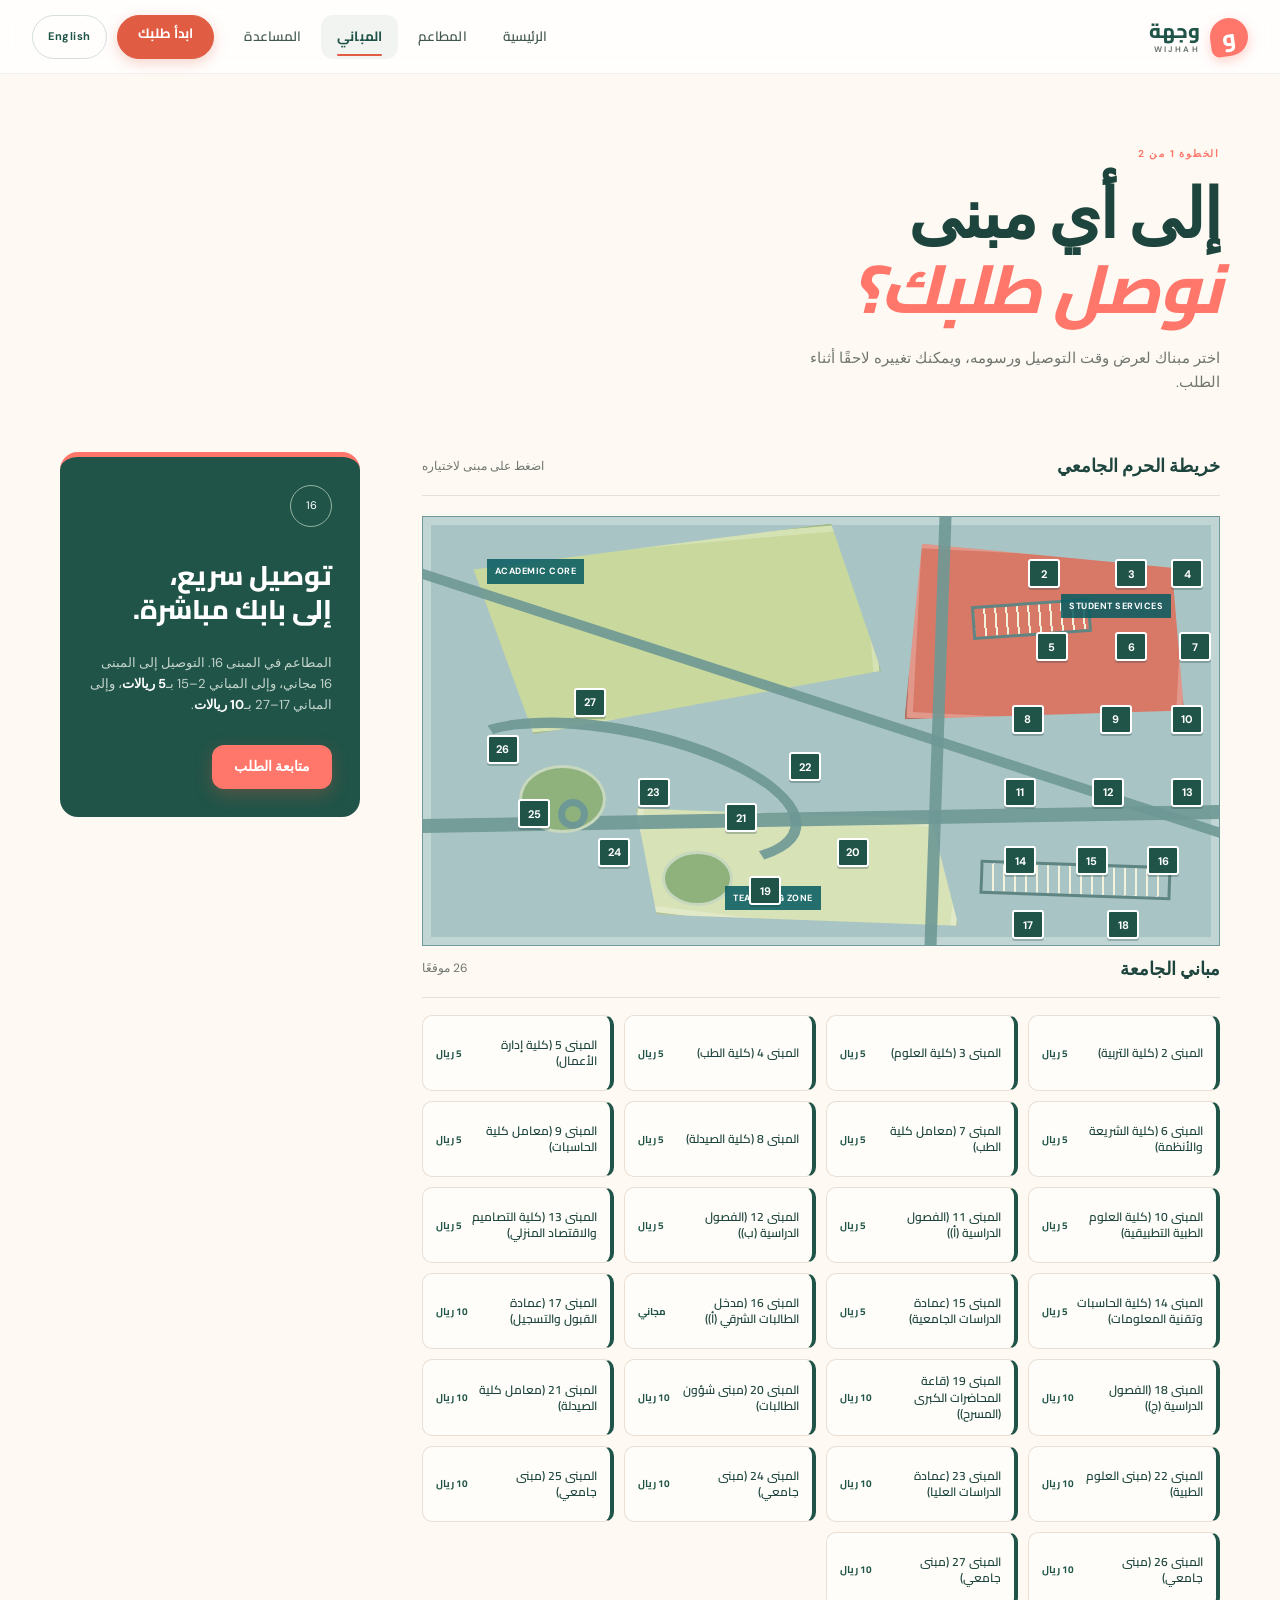
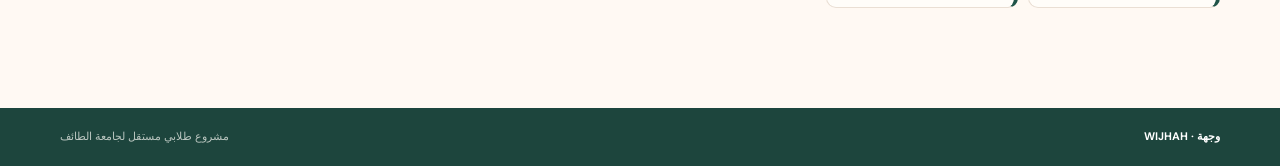
==== commit 2a9df4fb: "Update about.html" ====
--- a/frontend/about.html
+++ b/frontend/about.html
@@ -28,13 +28,12 @@
       <div class="building-list">
         <div class="list-heading map-heading"><h2 id="mapTitle">Campus map</h2><span id="mapHint">Click a building to select it</span></div>
         <div class="campus-map" id="campusMap" aria-label="Interactive campus map">
-          <img class="campus-map-image" id="campusMapImage" src="UniversityMap.jpeg" alt="" onerror="this.remove()">
+          <img class="campus-map-image" id="campusMapImage" src="UniversityMap.jpg" alt="" onerror="this.remove()">
           <span class="map-plot plot-core"></span><span class="map-plot plot-services"></span><span class="map-plot plot-south"></span>
           <span class="map-road road-horizontal"></span><span class="map-road road-vertical"></span><span class="map-road road-diagonal"></span><span class="map-road road-loop"></span>
           <span class="map-parking parking-top"></span><span class="map-parking parking-bottom"></span><span class="map-green green-one"></span><span class="map-green green-two"></span><span class="map-roundabout"></span>
           <span class="map-zone zone-north">Academic core</span><span class="map-zone zone-east">Student services</span><span class="map-zone zone-south">Teaching zone</span>
         </div>
-        <p class="map-disclaimer" id="mapDisclaimer">Uses UniversityMap.jpeg when available. Tap a numbered building to continue.</p>
         <div class="list-heading"><h2 id="buildingsTitle">Campus buildings</h2><span id="buildingCount">26 locations</span></div><div class="building-grid" id="buildingGrid"></div>
       </div>
       <aside class="side-note"><span class="side-note-icon">16</span><h3>Quick delivery,<br>right to your door.</h3><p id="feeInfo">Restaurants are in Building 16. Building 16 is free, buildings 2–15 are <strong>5 SAR</strong>, and buildings 17–27 are <strong>10 SAR</strong>.</p><a class="button button-primary" href="OrderPage.html">Continue to order <span>&#8594;</span></a></aside>
--- a/frontend/style.css
+++ b/frontend/style.css
@@ -648,3 +648,24 @@
   * { animation-duration:.001ms !important; transition-duration:.001ms !important; }
   .cart-bar-inner { animation:none; }
 }
+
+#buildingSelect,
+select[name="building"],
+.field-hint,
+#feeHint,
+.field:has(#buildingSelect) {
+    background-image: none !important;
+    background: #ffffff !important;
+    border: 1px solid #d1d5db !important;
+    outline: none !important;
+    text-decoration: none !important;
+    box-shadow: none !important;
+}
+
+#buildingSelect {
+    height: 48px !important;
+    line-height: 48px !important;
+    padding: 0 16px !important;
+    border-radius: 8px !important;
+    width: 100% !important;
+}
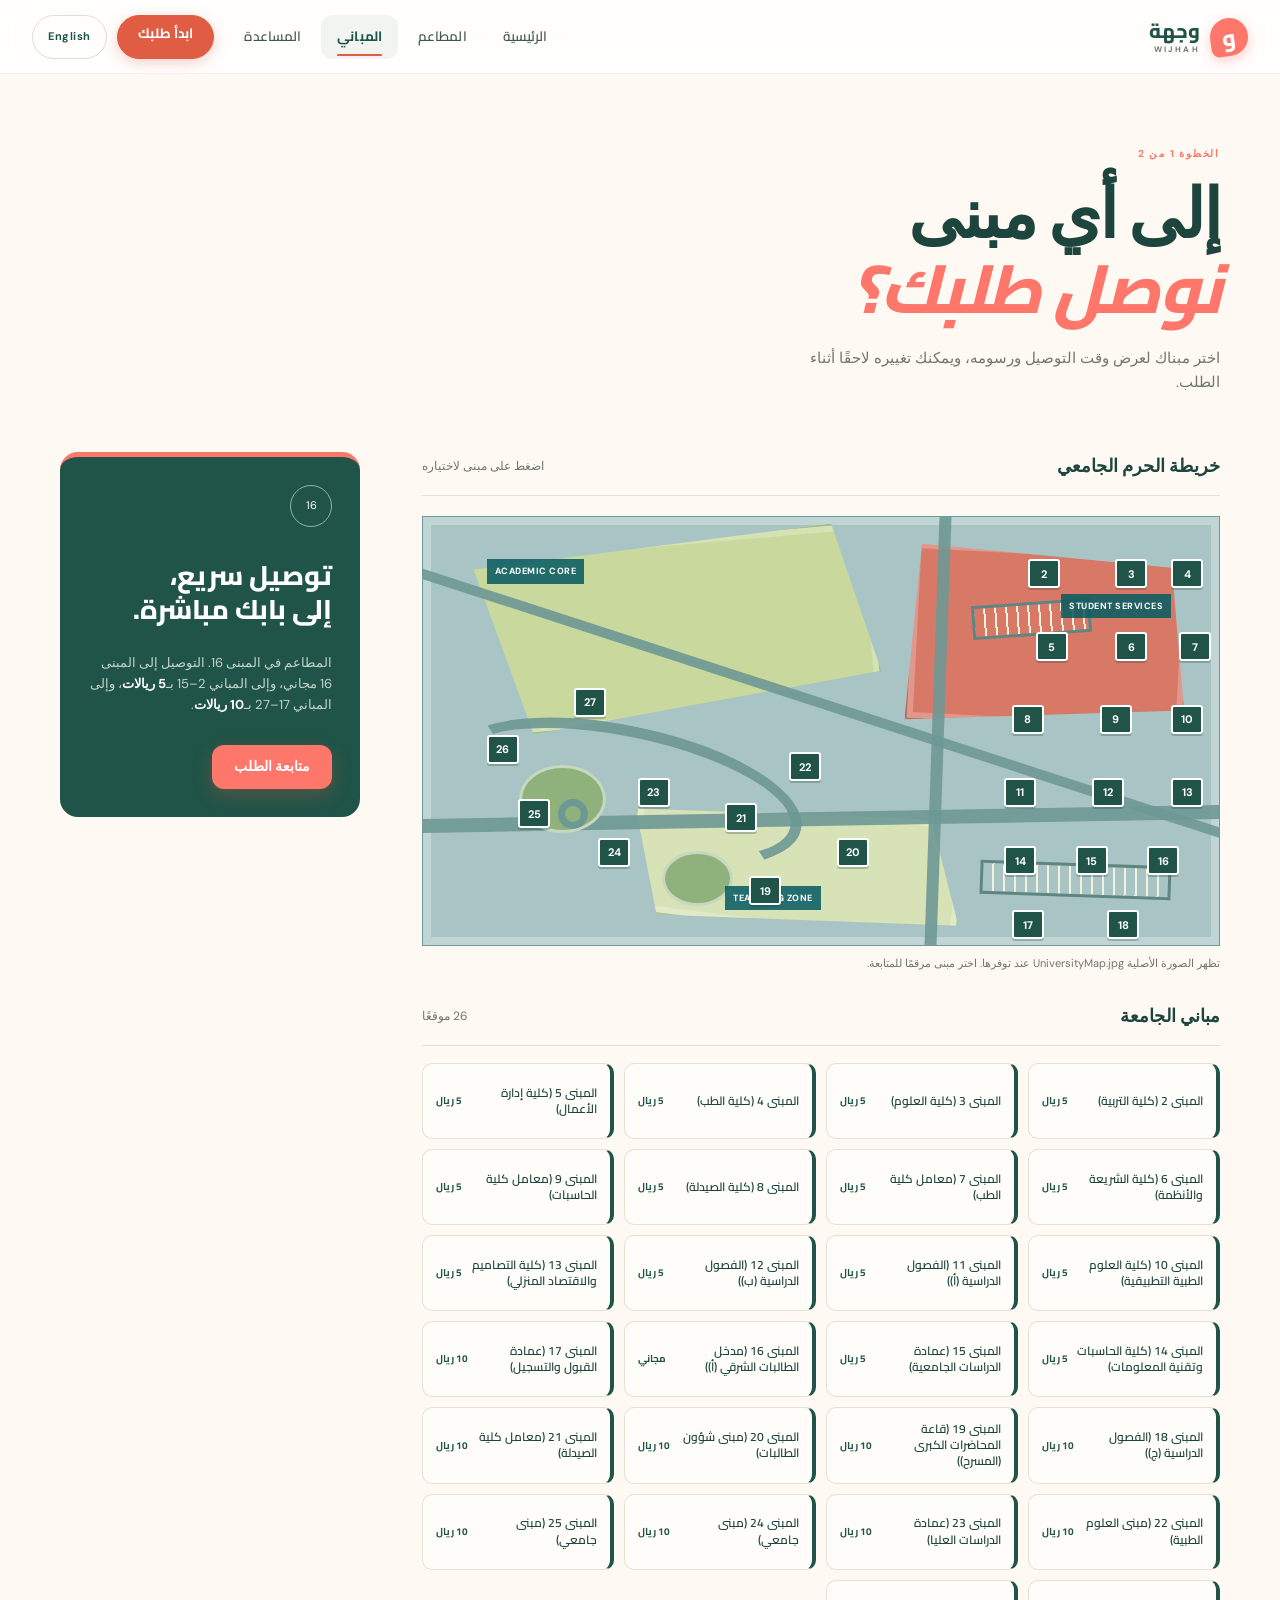
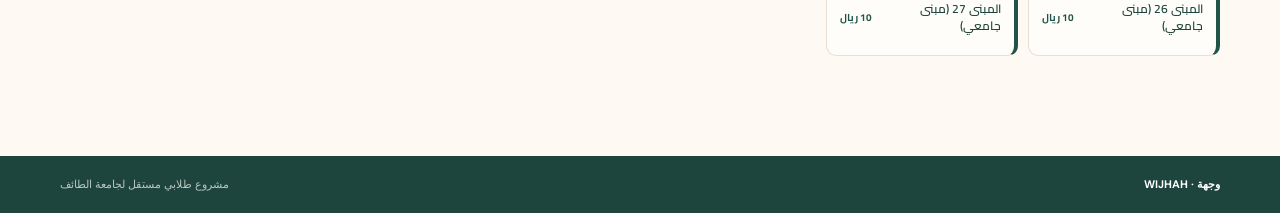
==== commit 96d2d15f: "Update about.html" ====
--- a/frontend/about.html
+++ b/frontend/about.html
@@ -28,12 +28,13 @@
       <div class="building-list">
         <div class="list-heading map-heading"><h2 id="mapTitle">Campus map</h2><span id="mapHint">Click a building to select it</span></div>
         <div class="campus-map" id="campusMap" aria-label="Interactive campus map">
-          <img class="campus-map-image" id="campusMapImage" src="UniversityMap.jpg" alt="" onerror="this.remove()">
+          <img class="campus-map-image" id="campusMapImage" src="UniversityMap.jpeg" alt="" onerror="this.remove()">
           <span class="map-plot plot-core"></span><span class="map-plot plot-services"></span><span class="map-plot plot-south"></span>
           <span class="map-road road-horizontal"></span><span class="map-road road-vertical"></span><span class="map-road road-diagonal"></span><span class="map-road road-loop"></span>
           <span class="map-parking parking-top"></span><span class="map-parking parking-bottom"></span><span class="map-green green-one"></span><span class="map-green green-two"></span><span class="map-roundabout"></span>
           <span class="map-zone zone-north">Academic core</span><span class="map-zone zone-east">Student services</span><span class="map-zone zone-south">Teaching zone</span>
         </div>
+        <p class="map-disclaimer" id="mapDisclaimer">Uses UniversityMap.jpeg when available. Tap a numbered building to continue.</p>
         <div class="list-heading"><h2 id="buildingsTitle">Campus buildings</h2><span id="buildingCount">26 locations</span></div><div class="building-grid" id="buildingGrid"></div>
       </div>
       <aside class="side-note"><span class="side-note-icon">16</span><h3>Quick delivery,<br>right to your door.</h3><p id="feeInfo">Restaurants are in Building 16. Building 16 is free, buildings 2–15 are <strong>5 SAR</strong>, and buildings 17–27 are <strong>10 SAR</strong>.</p><a class="button button-primary" href="OrderPage.html">Continue to order <span>&#8594;</span></a></aside>
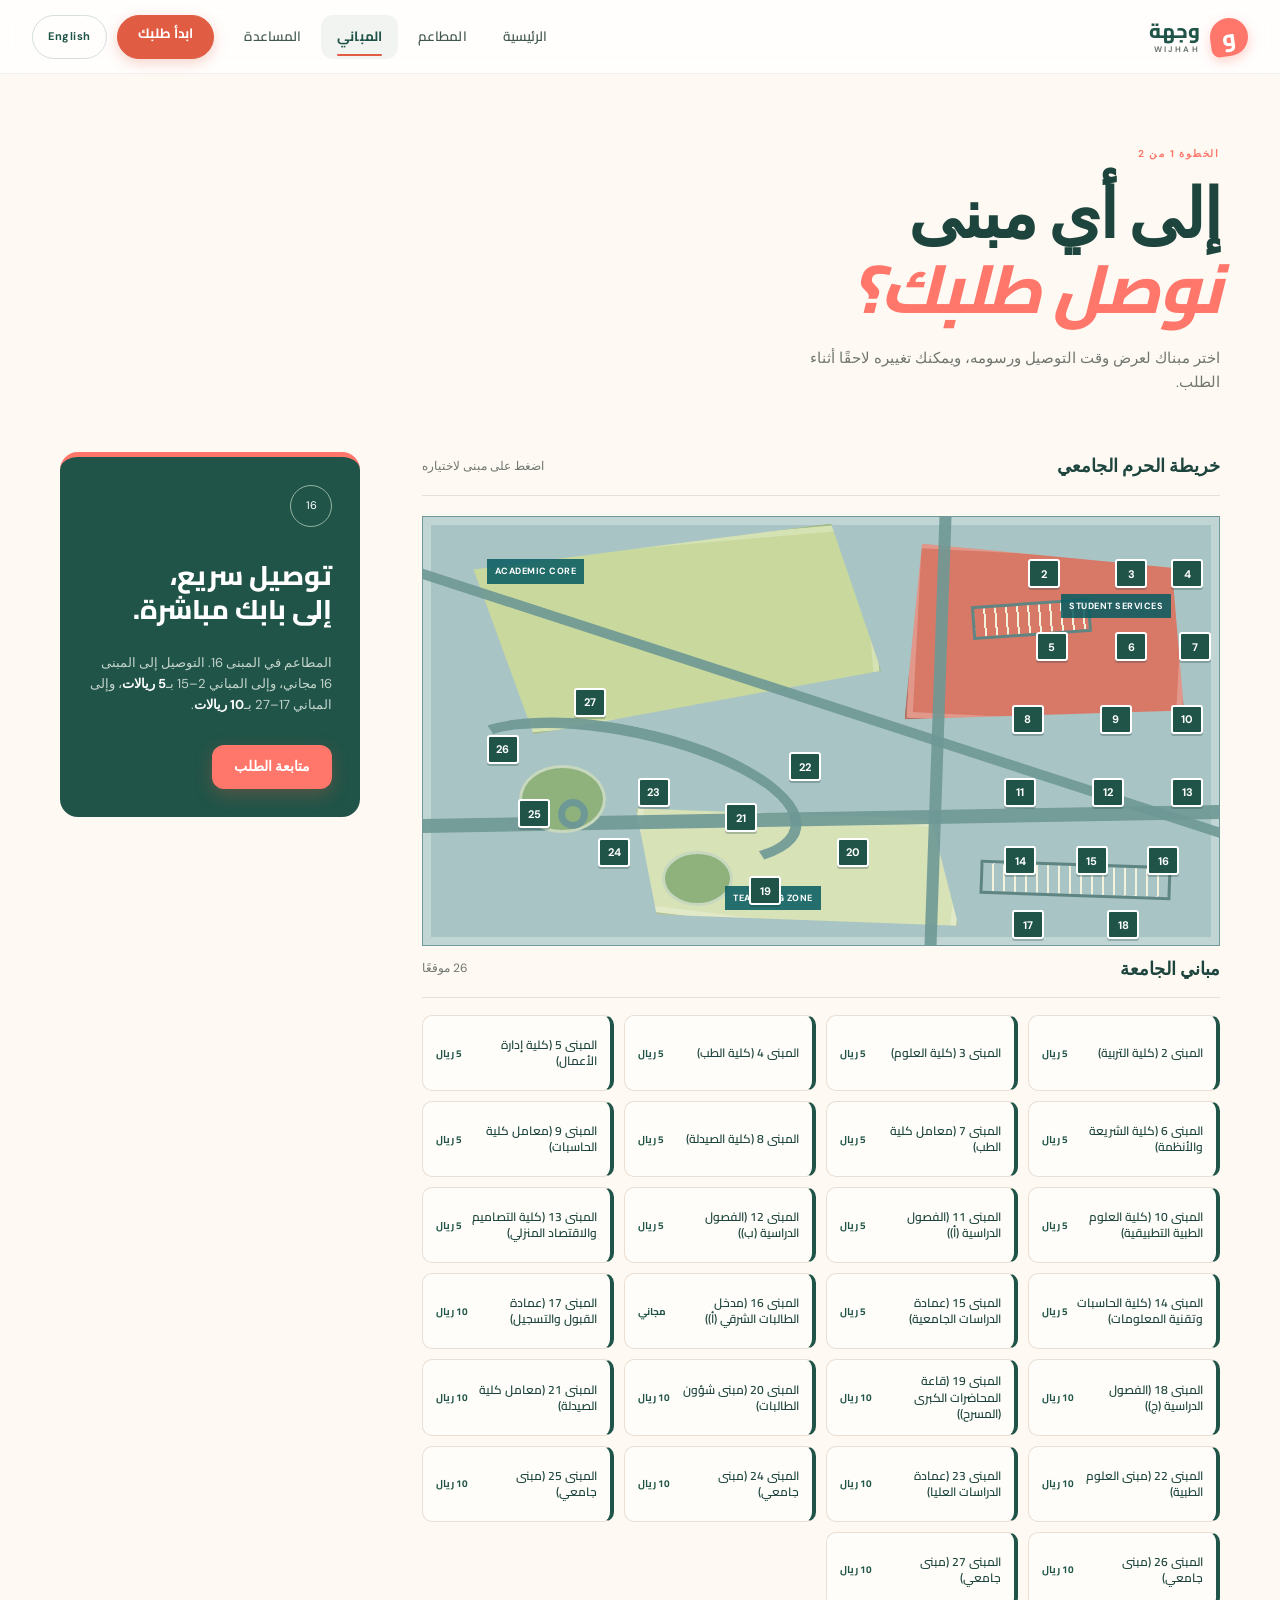
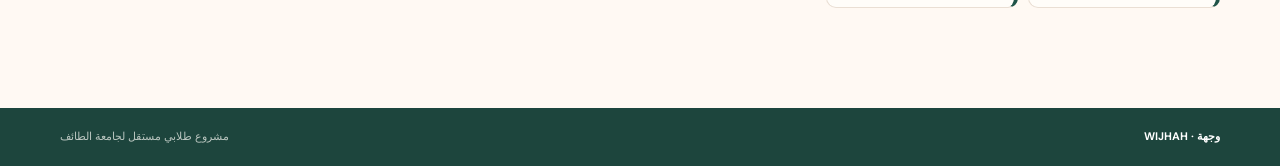
==== commit 1e7e1216: "Update about.html" ====
--- a/frontend/about.html
+++ b/frontend/about.html
@@ -28,13 +28,11 @@
       <div class="building-list">
         <div class="list-heading map-heading"><h2 id="mapTitle">Campus map</h2><span id="mapHint">Click a building to select it</span></div>
         <div class="campus-map" id="campusMap" aria-label="Interactive campus map">
-          <img class="campus-map-image" id="campusMapImage" src="UniversityMap.jpeg" alt="" onerror="this.remove()">
           <span class="map-plot plot-core"></span><span class="map-plot plot-services"></span><span class="map-plot plot-south"></span>
           <span class="map-road road-horizontal"></span><span class="map-road road-vertical"></span><span class="map-road road-diagonal"></span><span class="map-road road-loop"></span>
           <span class="map-parking parking-top"></span><span class="map-parking parking-bottom"></span><span class="map-green green-one"></span><span class="map-green green-two"></span><span class="map-roundabout"></span>
           <span class="map-zone zone-north">Academic core</span><span class="map-zone zone-east">Student services</span><span class="map-zone zone-south">Teaching zone</span>
         </div>
-        <p class="map-disclaimer" id="mapDisclaimer">Uses UniversityMap.jpeg when available. Tap a numbered building to continue.</p>
         <div class="list-heading"><h2 id="buildingsTitle">Campus buildings</h2><span id="buildingCount">26 locations</span></div><div class="building-grid" id="buildingGrid"></div>
       </div>
       <aside class="side-note"><span class="side-note-icon">16</span><h3>Quick delivery,<br>right to your door.</h3><p id="feeInfo">Restaurants are in Building 16. Building 16 is free, buildings 2–15 are <strong>5 SAR</strong>, and buildings 17–27 are <strong>10 SAR</strong>.</p><a class="button button-primary" href="OrderPage.html">Continue to order <span>&#8594;</span></a></aside>
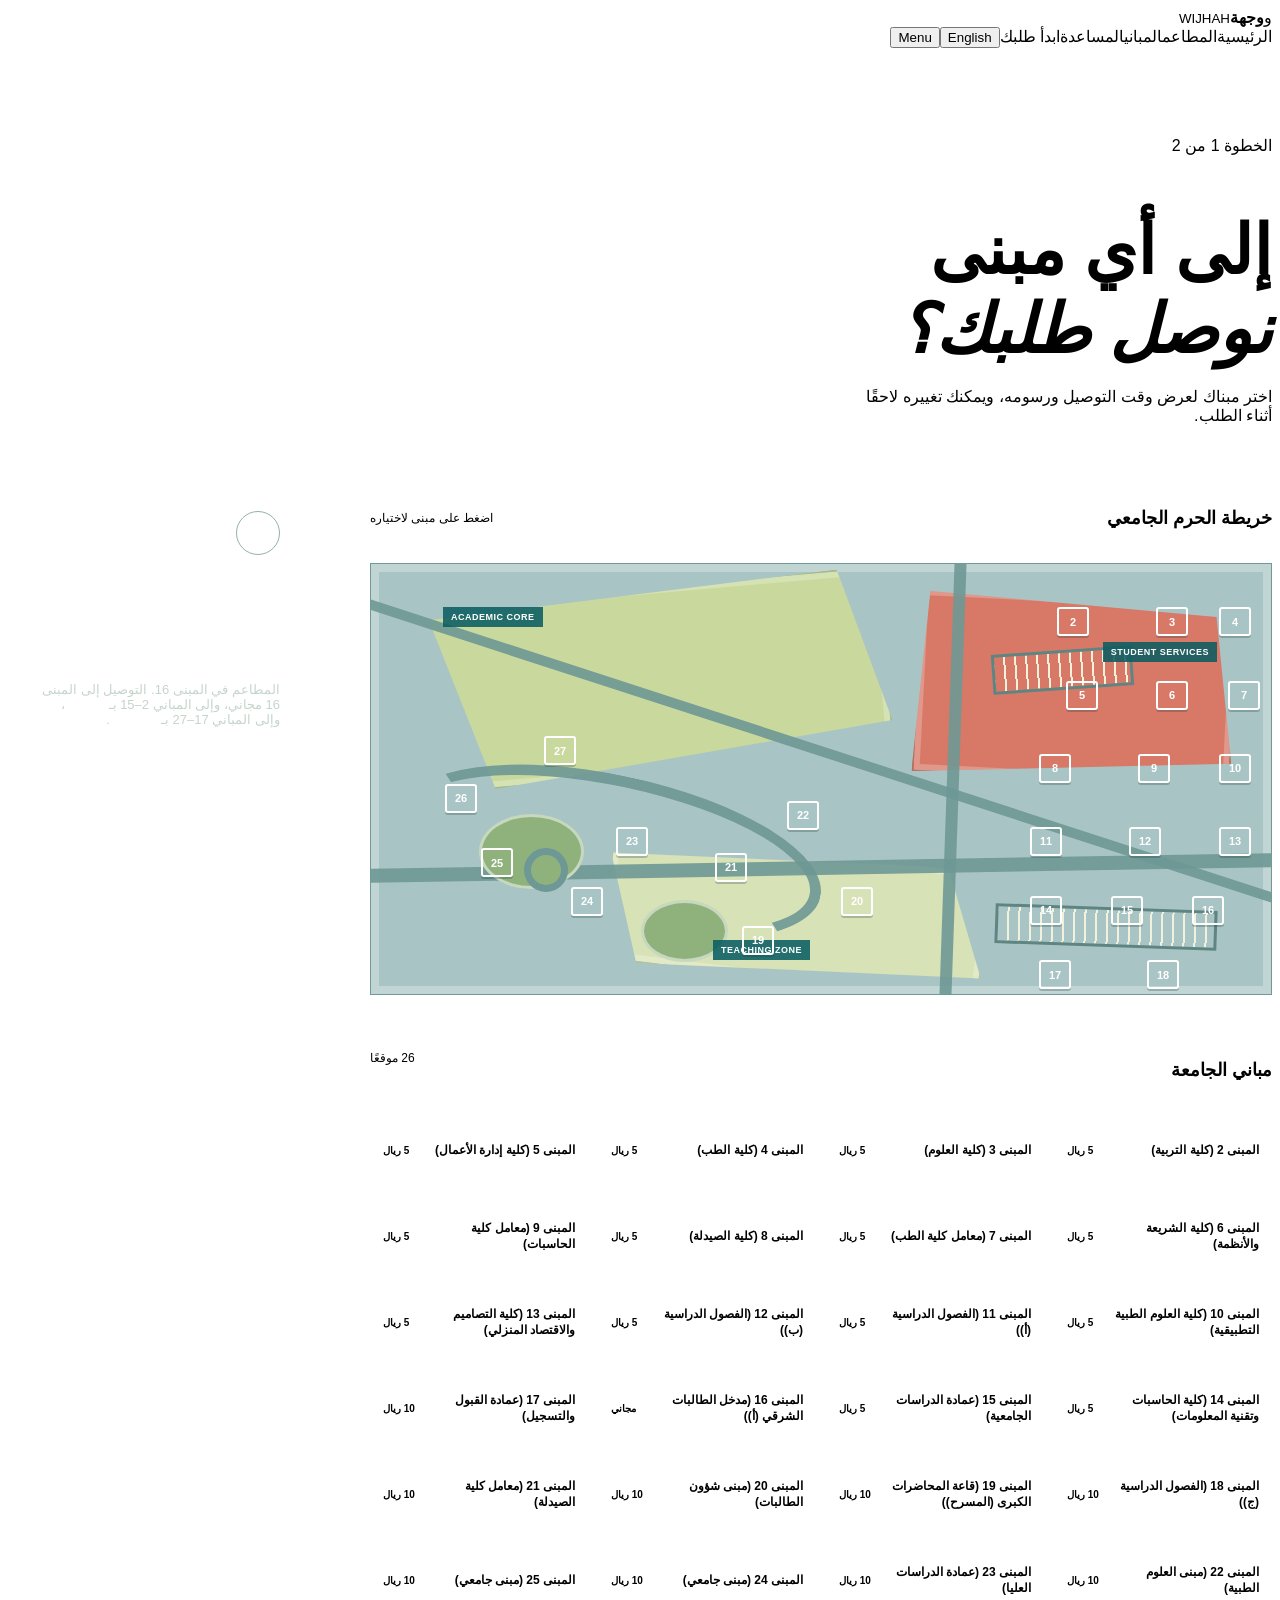
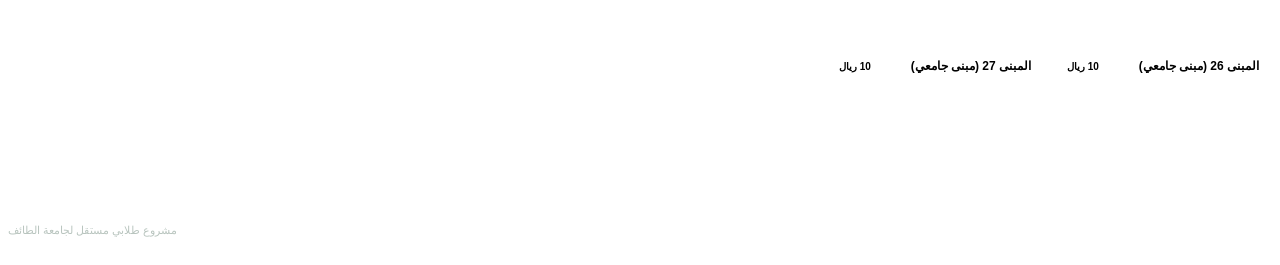
==== commit 4094128f: "Fix GitHub Pages CSS paths in frontend HTML files" ====
--- a/frontend/about.html
+++ b/frontend/about.html
@@ -4,7 +4,7 @@
   <meta charset="UTF-8">
   <meta name="viewport" content="width=device-width, initial-scale=1.0">
   <title>وجهة | Choose a building</title>
-  <link rel="stylesheet" href="style.css">
+  <link rel="stylesheet" href="./style.css">
   <script>/* Set direction before first paint to avoid an LTR flash. */
     (function () {
       try {
@@ -17,11 +17,11 @@
         document.documentElement.setAttribute('dir', 'rtl');
       }
     }());
- </script>
+  </script>
   <script src="script.js" defer></script>
 </head>
 <body>
-  <header class="site-header"><a class="brand" href="index.html"><span class="brand-mark">و</span><span class="brand-wordmark"><b class="brand-arabic">وجهة</b><small>WIJHAH</small></span></a><nav class="main-nav" aria-label="Main navigation"><a href="index.html">Home</a><a href="vendors.html">Vendors</a><a class="active" href="about.html">Buildings</a><a href="contact.html">Help</a><a class="nav-cta" href="OrderPage.html">Start an order <span>&#8599;</span></a></nav></header>
+  <header class="site-header"><a class="brand" href="index.html"><span class="brand-mark">و</span><span class="brand-wordmark"><b class="brand-arabic">وجهة</b><small>WIJHAH</small></span></a><nav class="main-nav" aria-label="Main navigation"><a href="index.html">Home</a><a href="vendors.html">Vendors</a><a class="active" href="about.html">Buildings</a><a href="contact.html">Help</a><a class="nav-cta" href="OrderPage.html">Start an order <span aria-hidden="true">&#8599;</span></a></nav></header>
   <main class="page-width inner-page">
     <section class="page-intro"><p class="eyebrow">STEP 1 OF 2</p><h1>Where should we<br><em>meet you?</em></h1><p>Choose your building to see the delivery time and fee. You can change it later in your order.</p></section>
     <section class="building-layout">
@@ -35,7 +35,7 @@
         </div>
         <div class="list-heading"><h2 id="buildingsTitle">Campus buildings</h2><span id="buildingCount">26 locations</span></div><div class="building-grid" id="buildingGrid"></div>
       </div>
-      <aside class="side-note"><span class="side-note-icon">16</span><h3>Quick delivery,<br>right to your door.</h3><p id="feeInfo">Restaurants are in Building 16. Building 16 is free, buildings 2–15 are <strong>5 SAR</strong>, and buildings 17–27 are <strong>10 SAR</strong>.</p><a class="button button-primary" href="OrderPage.html">Continue to order <span>&#8594;</span></a></aside>
+      <aside class="side-note"><span class="side-note-icon">16</span><h3>Quick delivery,<br>right to your door.</h3><p id="feeInfo">Restaurants are in Building 16. Building 16 is free, buildings 2-15 are <strong>5 SAR</strong>, and buildings 16-27 are <strong>10 SAR</strong>.</p><a class="button button-primary" href="OrderPage.html">Continue to order <span>&#8594;</span></a></aside>
     </section>
   </main>
   <footer class="site-footer"><div class="page-width"><span>وجهة · WIJHAH</span><span>Independent student project for Taif University · <span id="year"></span></span></div></footer>
--- a/frontend/style.css
+++ b/frontend/style.css
@@ -1,125 +1,3 @@
-@import url('https://fonts.googleapis.com/css2?family=Cairo:wght@400;500;600;700;800&family=DM+Sans:wght@400;500;600;700&display=swap');
-
-:root {
-  --ink:#1d453d; --muted:#6f7770; --cream:#fff9f3; --paper:#fffdf9;
-  --green:#205448; --mint:#e4eee5; --orange:#ff766b; --gold:#f6c656;
-  --line:#eadfd4; --coral:#ff766b; --sage:#dfe9dd; --sage-edge:#c8d8c6;
-
-  /* Accent used for focus rings and form highlights. */
-  --accent:#e05d44;
-  --accent-ring:rgba(224,93,68,.1);
-  --accent-ring-strong:rgba(224,93,68,.28);
-
-  /* Elevation scale, shared by cards and interactive surfaces. */
-  --shadow-sm:0 2px 8px rgba(0,0,0,.04);
-  --shadow-md:0 10px 30px rgba(0,0,0,.04);
-  --shadow-lift:0 16px 40px rgba(29,69,61,.13);
-
-  --radius-sm:10px;
-  --radius-md:12px;
-  --radius-lg:18px;
-  --tap:44px; /* minimum comfortable touch target */
-}
-* { box-sizing:border-box; }
-html { scroll-behavior:smooth; }
-body { margin:0; color:var(--ink); background:var(--cream); font-family:'Cairo','DM Sans',sans-serif; font-size:15px; line-height:1.6; overflow-x:hidden; }
-.page-width { width:min(1160px, calc(100% - 64px)); margin:0 auto; }
-/* Frosted-glass header. The page scrolls behind a translucent blur,
-   so the hairline + shadow carry the separation instead of a solid fill. */
-.site-header {
-  position:sticky; top:0; z-index:50; width:100%;
-  padding:0 max(32px, calc((100% - 1280px) / 2));
-  min-height:74px; display:flex; align-items:center; justify-content:space-between; gap:32px;
-  background:rgba(255,255,255,.85);
-  -webkit-backdrop-filter:blur(16px) saturate(180%);
-  backdrop-filter:blur(16px) saturate(180%);
-  border-bottom:1px solid rgba(0,0,0,.05);
-  box-shadow:0 1px 0 rgba(255,255,255,.6) inset;
-}
-/* Safari and older engines: fall back to an opaque bar if blur is unsupported. */
-@supports not ((backdrop-filter:blur(1px)) or (-webkit-backdrop-filter:blur(1px))) {
-  .site-header { background:rgba(255,253,249,.98); }
-}
-
-.brand, .brand:link, .brand:visited { display:flex; align-items:center; gap:10px; min-height:var(--tap); color:var(--ink); font-size:18px; font-weight:700; letter-spacing:0; text-decoration:none; transition:opacity .2s ease; }
-.brand:hover { opacity:.82; }
-.brand-mark { display:grid; place-items:center; width:38px; height:38px; border-radius:50% 50% 50% 8px; background:var(--orange); color:white; font:800 23px/1 'Cairo',sans-serif; box-shadow:0 4px 12px rgba(255,118,107,.35); transform:rotate(-8deg); }
-.brand-wordmark { display:flex; flex-direction:column; line-height:1; }
-.brand-arabic { color:var(--green); font:800 20px/1 'Cairo',sans-serif; }
-.brand-wordmark small { margin-top:4px; color:var(--muted); font:700 8px/1 'DM Sans',sans-serif; letter-spacing:2.4px; }
-.brand-accent { color:var(--orange); }
-/* Top navigation. Text is ink-on-glass, so colour comes from the brand palette
-   rather than the browser's default link blue. */
-.main-nav { display:flex; align-items:center; gap:4px; color:#41564f; font:600 13.5px/1 'Cairo','DM Sans',sans-serif; letter-spacing:.1px; }
-
-.main-nav a,
-.main-nav a:link,
-.main-nav a:visited { position:relative; color:inherit; text-decoration:none; }
-
-/* Pill tabs. Transparent border keeps the height stable between states so
-   hovering never nudges the layout. */
-.main-nav a:not(.nav-cta) {
-  display:inline-flex; align-items:center;
-  min-height:var(--tap); padding:9px 15px;
-  border:1px solid transparent; border-radius:var(--radius-md);
-  transition:color .2s ease, background-color .2s ease, border-color .2s ease;
-}
-.main-nav a:not(.nav-cta):hover { color:var(--green); background:rgba(32,84,72,.06); border-color:rgba(32,84,72,.08); }
-
-/* Active tab: brand-green text, tinted pill, and a bottom indicator. */
-.main-nav a:not(.nav-cta).active { color:var(--green); font-weight:700; background:rgba(32,84,72,.06); }
-.main-nav a:not(.nav-cta).active::after { content:''; position:absolute; left:15px; right:15px; bottom:2px; height:2px; border-radius:2px; background:var(--accent); }
-
-.main-nav a:focus-visible,
-.language-toggle:focus-visible,
-.mobile-nav-toggle:focus-visible { outline:2px solid var(--accent); outline-offset:2px; border-radius:var(--radius-md); }
-
-/* Primary CTA — filled, with a lift, coloured shadow and a press state. */
-.main-nav .nav-cta {
-  margin-inline-start:10px; padding:11px 20px; min-height:var(--tap);
-  border:1px solid var(--accent); border-radius:999px;
-  background:var(--accent); color:#fff; font-weight:700; white-space:nowrap;
-  box-shadow:0 4px 14px var(--accent-ring-strong);
-  transition:background-color .2s ease, box-shadow .2s ease, transform .18s ease;
-}
-/* Explicit, repeated so the generic `a { color:inherit }` reset cannot win. */
-.main-nav a.nav-cta,
-.main-nav a.nav-cta:link,
-.main-nav a.nav-cta:visited { color:#fff; }
-.main-nav .nav-cta:hover { background:#d0523a; color:#fff; box-shadow:0 10px 24px var(--accent-ring-strong); transform:translateY(-2px); }
-.main-nav .nav-cta:active { transform:translateY(0); box-shadow:0 2px 8px var(--accent-ring-strong); }
-.main-nav .nav-cta.active-cta { background:var(--accent); box-shadow:0 10px 24px var(--accent-ring-strong); }
-
-.language-toggle {
-  margin-inline-start:6px; padding:9px 15px; min-height:var(--tap);
-  border:1px solid rgba(32,84,72,.18); border-radius:999px; background:transparent;
-  color:var(--green); cursor:pointer; font:700 11px/1 'DM Sans',sans-serif; letter-spacing:.5px;
-  transition:background-color .2s ease, border-color .2s ease, color .2s ease, transform .18s ease;
-}
-.language-toggle:hover { background:rgba(32,84,72,.07); border-color:rgba(32,84,72,.3); transform:translateY(-1px); }
-
-.mobile-nav-toggle {
-  display:none; padding:10px 14px; min-height:var(--tap);
-  border:1px solid rgba(32,84,72,.18); border-radius:999px; background:transparent;
-  color:var(--green); cursor:pointer; font:700 11px/1 'DM Sans',sans-serif;
-  transition:background-color .2s ease, border-color .2s ease, color .2s ease;
-}
-.mobile-nav-toggle:hover { background:rgba(32,84,72,.07); border-color:rgba(32,84,72,.3); }
-.hero { min-height:530px; display:grid; grid-template-columns:1fr 1.02fr; align-items:center; gap:50px; padding-top:35px; }
-.eyebrow { margin:0 0 17px; color:var(--orange); font-size:10px; font-weight:700; letter-spacing:1.8px; }
-h1,h2,h3,p { margin-top:0; }
-h1 { margin-bottom:20px; font-size:clamp(45px, 6vw, 76px); line-height:1.08; letter-spacing:-1.8px; font-weight:800; }
-h1 em,h2 em { color:var(--orange); font-family:'Cairo',sans-serif; font-weight:800; }
-.hero-text { max-width:390px; margin-bottom:28px; color:var(--muted); font-size:16px; }
-.hero-actions { display:flex; align-items:center; gap:22px; }
-.button {
-  display:inline-flex; align-items:center; justify-content:center; gap:14px;
-  min-height:var(--tap); padding:13px 22px;
-  border:0; border-radius:var(--radius-md);
-  font:600 13.5px 'DM Sans',sans-serif; cursor:pointer;
-  transition:transform .18s ease, background-color .2s ease, box-shadow .2s ease;
-}
-.button:hover { transform:translateY(-2px); }
 .button:active { transform:translateY(0); }
 .button:focus-visible { outline:2px solid var(--accent); outline-offset:3px; }
 .button-primary { background:var(--accent); color:white; box-shadow:0 6px 18px var(--accent-ring-strong); }
@@ -144,22 +22,22 @@
 .building-two { right:2%; width:105px; height:150px; padding-top:13px; background:var(--green); }
 .ground-line { position:absolute; bottom:55px; left:0; right:0; border-bottom:2px solid #76aeb0; }
 /* Steps (01 / 02 / 03). The container stacks; each step is a row whose number
-   badge leads and whose text follows. `row` + logical flow mirrors on its own,
-   so no [dir="rtl"] override is needed. */
+  badge leads and whose text follows. `row` + logical flow mirrors on its own,
+  so no [dir="rtl"] override is needed. */
 .quick-strip {
-  display:flex; flex-direction:column; align-items:stretch;
-  gap:24px; padding-block:25px 42px; padding-inline:24px;
-  border-top:4px solid var(--orange); border-bottom:1px solid var(--line);
-  background:var(--paper); text-align:start;
+display:flex; flex-direction:column; align-items:stretch;
+gap:24px; padding-block:25px 42px; padding-inline:24px;
+border-top:4px solid var(--orange); border-bottom:1px solid var(--line);
+background:var(--paper); text-align:start;
 }
 .quick-strip > div {
-  display:flex; flex-direction:row; align-items:center; justify-content:flex-start;
-  gap:16px; text-align:start; min-width:0;
+display:flex; flex-direction:row; align-items:center; justify-content:flex-start;
+gap:16px; text-align:start; min-width:0;
 }
 .quick-icon {
-  display:grid; place-items:center; flex:0 0 auto;
-  width:34px; height:34px; border:1px solid #c9cec6; border-radius:50%;
-  color:var(--orange); font-size:10px; font-weight:700;
+display:grid; place-items:center; flex:0 0 auto;
+width:34px; height:34px; border:1px solid #c9cec6; border-radius:50%;
+color:var(--orange); font-size:10px; font-weight:700;
 }
 .quick-strip > div > div { min-width:0; }
 .quick-strip strong,.quick-strip small { display:block; }
@@ -200,51 +78,51 @@
 .order-layout,.contact-layout { display:grid; grid-template-columns:1.35fr .75fr; gap:70px; align-items:start; }
 .form-section { padding:0 0 28px; margin-bottom:29px; border-bottom:1px solid var(--line); }
 .form-section-title {
-  display:flex; flex-direction:row; align-items:center; justify-content:flex-start;
-  gap:16px; margin-bottom:22px; text-align:start;
+display:flex; flex-direction:row; align-items:center; justify-content:flex-start;
+gap:16px; margin-bottom:22px; text-align:start;
 }
 .form-section-title span { display:grid; place-items:center; width:26px; height:26px; border-radius:50%; background:rgba(224,93,68,.1); color:var(--accent); font-size:11px; font-weight:700; }
 .form-section-title h2 { margin:0; font-size:19px; letter-spacing:-.3px; }
 .field-row { display:grid; grid-template-columns:1fr 1fr; gap:18px; align-items:start; }
 
 /* ---- Field wrapper ----
-   Every control sits in a .field so label, control and hint share one rhythm.
-   The label is always its own line, which keeps English and Arabic aligned. */
+  Every control sits in a .field so label, control and hint share one rhythm.
+  The label is always its own line, which keeps English and Arabic aligned. */
 .field { display:block; margin-bottom:18px; min-width:0; }
 .field-row .field,
 .field:last-child { margin-bottom:0; }
 
 /* ---- Labels ----
-   Scoped to .field so nav/utility labels are never caught by this rule, and
-   scoped to direct children so a future nested label cannot stack twice. */
+  Scoped to .field so nav/utility labels are never caught by this rule, and
+  scoped to direct children so a future nested label cannot stack twice. */
 .field > label {
-  display:block;
-  margin-bottom:8px;
-  color:var(--ink);
-  font-size:12.5px;
-  font-weight:600;
-  letter-spacing:.1px;
-  line-height:1.4;
-  text-align:start;
+display:block;
+margin-bottom:8px;
+color:var(--ink);
+font-size:12.5px;
+font-weight:600;
+letter-spacing:.1px;
+line-height:1.4;
+text-align:start;
 }
 
 /* ---- Shared control styling (input, select, textarea) ---- */
 input,
 select,
 textarea {
-  text-decoration:none !important;   /* never inherit an underline or squiggle */
-  display:block;
-  width:100%;
-  max-width:100%;
-  min-height:var(--tap);
-  padding:13px 16px;
-  border:1px solid rgba(0,0,0,.1);
-  border-radius:var(--radius-md);
-  outline:none;
-  background:var(--paper);
-  color:var(--ink);
-  font:400 14px 'DM Sans',sans-serif;
-  transition:border-color .2s ease, box-shadow .2s ease, background-color .2s ease;
+text-decoration:none !important;   /* never inherit an underline or squiggle */
+display:block;
+width:100%;
+max-width:100%;
+min-height:var(--tap);
+padding:13px 16px;
+border:1px solid rgba(0,0,0,.1);
+border-radius:var(--radius-md);
+outline:none;
+background:var(--paper);
+color:var(--ink);
+font:400 14px 'DM Sans',sans-serif;
+transition:border-color .2s ease, box-shadow .2s ease, background-color .2s ease;
 }
 textarea { min-height:104px; padding-top:14px; padding-bottom:14px; resize:vertical; }
 
@@ -252,8 +130,8 @@
 textarea::placeholder { color:#9aa3a0; }
 
 /* Spelling/grammar squiggles are a browser overlay, not real decoration -
-   `spellcheck="false"` in the markup is what switches them off. This hides the
-   residual decoration browsers may still paint on autofilled or invalid fields. */
+  `spellcheck="false"` in the markup is what switches them off. This hides the
+  residual decoration browsers may still paint on autofilled or invalid fields. */
 input,
 textarea,
 select,
@@ -266,32 +144,32 @@
 input:focus,
 select:focus,
 textarea:focus {
-  border-color:var(--accent);
-  box-shadow:0 0 0 4px var(--accent-ring);
-  background:#fff;
+border-color:var(--accent);
+box-shadow:0 0 0 4px var(--accent-ring);
+background:#fff;
 }
 
 /* Invalid state (HTML5 constraint validation) reads as a warning, not an error,
-   until the user has actually interacted - :user-invalid handles that. */
+  until the user has actually interacted - :user-invalid handles that. */
 input:user-invalid,
 select:user-invalid,
 textarea:user-invalid { border-color:rgba(224,93,68,.55); }
 
 /* ---- Select: strip the native chrome, draw our own arrow ---- */
 select {
-  appearance:none;
-  -webkit-appearance:none;
-  -moz-appearance:none;
-  padding-inline-end:46px;     /* room for the arrow */
-  cursor:pointer;
-  /* Inline SVG chevron, so there is no extra request and it scales cleanly. */
-  background-image:url("data:image/svg+xml,%3Csvg xmlns='http://www.w3.org/2000/svg' width='14' height='9' viewBox='0 0 14 9' fill='none'%3E%3Cpath d='M1 1.5L7 7.5L13 1.5' stroke='%23205448' stroke-width='2' stroke-linecap='round' stroke-linejoin='round'/%3E%3C/svg%3E");
-  background-repeat:no-repeat;
-  background-position:right 18px center;
-  background-size:14px 9px;
-  text-overflow:ellipsis;      /* long option text truncates, never scrolls */
-  white-space:nowrap;
-  overflow:hidden;
+appearance:none;
+-webkit-appearance:none;
+-moz-appearance:none;
+padding-inline-end:46px;     /* room for the arrow */
+cursor:pointer;
+/* Inline SVG chevron, so there is no extra request and it scales cleanly. */
+background-image:url("data:image/svg+xml,%3Csvg xmlns='http://www.w3.org/2000/svg' width='14' height='9' viewBox='0 0 14 9' fill='none'%3E%3Cpath d='M1 1.5L7 7.5L13 1.5' stroke='%23205448' stroke-width='2' stroke-linecap='round' stroke-linejoin='round'/%3E%3C/svg%3E");
+background-repeat:no-repeat;
+background-position:right 18px center;
+background-size:14px 9px;
+text-overflow:ellipsis;      /* long option text truncates, never scrolls */
+white-space:nowrap;
+overflow:hidden;
 }
 [dir="rtl"] select { background-position:left 18px center; }
 
@@ -320,11 +198,11 @@
 .map-building { position:absolute; z-index:3; display:grid; place-items:center; width:32px; height:29px; padding:0; border:2px solid white; border-radius:3px; background:var(--green); color:white; cursor:pointer; font:700 11px 'DM Sans',sans-serif; box-shadow:0 2px 0 rgba(18,52,59,.25); transform:translate(-50%,0); transition:transform .2s,background .2s; }.map-building:hover,.map-building.selected { z-index:4; background:var(--coral); transform:translate(-50%,0) scale(1.25); }.map-disclaimer { margin:0 0 30px; color:var(--muted); font-size:11px; }
 .vendor-intro { margin-bottom:42px; }.vendor-toolbar { display:flex; align-items:end; justify-content:space-between; padding:18px 0; margin-bottom:22px; border-top:1px solid var(--line); border-bottom:1px solid var(--line); }.vendor-toolbar strong,.vendor-toolbar span { display:block; }.vendor-toolbar strong { font-size:13px; }.vendor-toolbar span { margin-top:3px; color:var(--muted); font-size:11px; }.vendor-grid { display:grid; grid-template-columns:repeat(2,1fr); gap:18px; }.vendor-card { position:relative; overflow:hidden; background:var(--paper); border:1px solid var(--line); border-radius:var(--radius-md); box-shadow:var(--shadow-sm); transition:transform .22s ease, box-shadow .22s ease, border-color .22s ease; }
 .vendor-card:hover { transform:translateY(-3px); box-shadow:var(--shadow-lift); border-color:rgba(32,84,72,.18); }.vendor-card::before { content:''; display:block; height:9px; background:var(--green); }.vendor-card.accent-gold::before { background:var(--orange); }.vendor-card.accent-coral::before { background:var(--coral); }.vendor-card.accent-mint::before { background:#8fb27d; }.vendor-card.accent-blue::before { background:#6999a5; }.vendor-card-body { padding:23px; }.vendor-card-header { display:flex; align-items:start; justify-content:space-between; gap:15px; }.vendor-card h2 { margin:0 0 5px; font-size:24px; letter-spacing:-.6px; }.vendor-category { color:var(--muted); font-size:11px; }.vendor-eta { min-width:55px; padding:7px 8px; background:var(--cream); color:var(--green); font-size:10px; font-weight:700; text-align:center; }.vendor-meta { display:flex; gap:15px; margin:21px 0 16px; color:var(--muted); font-size:11px; }.vendor-menu { border-top:1px solid var(--line); }/* Menu row: text on the start side, price + add button on the end side.
-   Logical properties keep both RTL and LTR correct without extra overrides. */
+  Logical properties keep both RTL and LTR correct without extra overrides. */
 .menu-row {
-  display:flex; align-items:center; justify-content:space-between;
-  gap:12px; padding:13px 0; border-bottom:1px solid var(--line);
-  transition:background-color .2s ease;
+display:flex; align-items:center; justify-content:space-between;
+gap:12px; padding:13px 0; border-bottom:1px solid var(--line);
+transition:background-color .2s ease;
 }
 .menu-row:hover { background:rgba(32,84,72,.035); }
 .menu-row strong,.menu-row small { display:block; }
@@ -332,42 +210,42 @@
 .menu-row small { margin-top:2px; color:var(--muted); font-size:10.5px; }
 
 /* Text column: takes the slack, but min-width:0 lets long words wrap/ellipsis
-   instead of forcing the row wider than its container. */
+  instead of forcing the row wider than its container. */
 .menu-row > div:first-child { flex:1 1 auto; min-width:0; text-align:start; }
 
 /* Action cluster: price and button stay glued together on the end side. */
 .menu-price {
-  display:flex; align-items:center; gap:10px;
-  flex:0 0 auto; margin-inline-start:auto;
-  color:var(--green); font-size:12.5px; font-weight:700;
-  font-variant-numeric:tabular-nums; white-space:nowrap;
+display:flex; align-items:center; gap:10px;
+flex:0 0 auto; margin-inline-start:auto;
+color:var(--green); font-size:12.5px; font-weight:700;
+font-variant-numeric:tabular-nums; white-space:nowrap;
 }
 .menu-add {
-  display:grid; place-items:center; flex:0 0 auto;
-  width:36px; height:36px; padding:0;
-  border:1px solid var(--green); border-radius:var(--radius-sm);
-  background:transparent; color:var(--green);
-  cursor:pointer; font-size:18px; line-height:1;
-  transition:background-color .2s ease, color .2s ease, transform .18s ease;
+display:grid; place-items:center; flex:0 0 auto;
+width:36px; height:36px; padding:0;
+border:1px solid var(--green); border-radius:var(--radius-sm);
+background:transparent; color:var(--green);
+cursor:pointer; font-size:18px; line-height:1;
+transition:background-color .2s ease, color .2s ease, transform .18s ease;
 }
 .menu-add:hover { background:var(--green); color:white; transform:scale(1.06); }
 .menu-add:active { transform:scale(.96); }
 .menu-add:focus-visible { outline:2px solid var(--accent); outline-offset:2px; }
 /* ---- Summary / info panel ---- */
 .order-summary,.contact-info {
-  padding:32px;
-  background:#f2ddcf;
-  border:1px solid rgba(29,43,42,.06);
-  border-radius:var(--radius-lg);
-  box-shadow:var(--shadow-md);
+padding:32px;
+background:#f2ddcf;
+border:1px solid rgba(29,43,42,.06);
+border-radius:var(--radius-lg);
+box-shadow:var(--shadow-md);
 }
 .order-summary h2,.contact-info h2 { margin-bottom:28px; font:800 27px/1.25 'Cairo',sans-serif; letter-spacing:-.5px; }
 
 /* Price breakdown: label left, value right, generous row rhythm. */
 .price-line {
-  display:flex; align-items:baseline; justify-content:space-between; gap:14px;
-  padding:14px 0; border-top:1px solid rgba(29,43,42,.14);
-  color:#5c6b64; font-size:12.5px;
+display:flex; align-items:baseline; justify-content:space-between; gap:14px;
+padding:14px 0; border-top:1px solid rgba(29,43,42,.14);
+color:#5c6b64; font-size:12.5px;
 }
 .price-line span { min-width:0; }
 .price-line strong { color:var(--green); font-size:13.5px; font-weight:700; font-variant-numeric:tabular-nums; }
@@ -393,29 +271,29 @@
 .cart-row strong { font-size:12.5px; }
 .cart-row small { margin-top:2px; color:#65716b; font-size:10.5px; }
 .cart-remove {
-  display:grid; place-items:center; flex:none;
-  width:32px; height:32px; padding:0;
-  border:0; border-radius:50%; background:transparent;
-  color:var(--coral); cursor:pointer; font-size:19px; line-height:1;
-  transition:background-color .2s ease, color .2s ease, transform .18s ease;
+display:grid; place-items:center; flex:none;
+width:32px; height:32px; padding:0;
+border:0; border-radius:50%; background:transparent;
+color:var(--coral); cursor:pointer; font-size:19px; line-height:1;
+transition:background-color .2s ease, color .2s ease, transform .18s ease;
 }
 .cart-remove:hover { background:rgba(224,93,68,.12); color:#c9482f; transform:scale(1.08); }
 .cart-empty { margin:0 0 8px; color:#65716b; font-size:12px; }
 .tracking-layout { display:grid; grid-template-columns:1.2fr .8fr; gap:30px; margin-top:52px; }.tracking-card,.tracking-summary { padding:30px; background:var(--paper); border:1px solid var(--line); border-radius:18px; }.tracking-summary { background:var(--green); color:white; }.tracking-header { display:flex; align-items:start; justify-content:space-between; padding-bottom:25px; border-bottom:1px solid var(--line); }.tracking-header strong { display:block; font-size:20px; letter-spacing:1px; }.tracking-header .eyebrow { margin-bottom:5px; }.demo-badge { padding:6px 9px; background:var(--orange); color:var(--ink); font-size:10px; font-weight:700; }.tracking-steps { padding-top:24px; }.tracking-step { position:relative; display:flex; gap:15px; padding:0 0 27px; }.tracking-step:last-child { padding-bottom:0; }.tracking-step:not(:last-child)::after { content:''; position:absolute; left:12px; top:28px; bottom:0; width:2px; background:var(--line); }.tracking-step.done:not(:last-child)::after,.tracking-step.current:not(:last-child)::after { background:var(--orange); }.step-dot { position:relative; z-index:1; display:grid; place-items:center; flex:none; width:26px; height:26px; border:2px solid var(--line); border-radius:50%; background:var(--paper); color:var(--muted); font-size:11px; }.tracking-step.done .step-dot,.tracking-step.current .step-dot { border-color:var(--orange); background:var(--orange); color:var(--ink); }.tracking-step strong,.tracking-step small { display:block; }.tracking-step strong { font-size:13px; }.tracking-step small { margin-top:3px; color:var(--muted); font-size:11px; }.tracking-summary h2 { margin-bottom:8px; font:800 28px/1.2 'Cairo',sans-serif; }.tracking-summary > p:not(.eyebrow) { color:#c5d5cc; font-size:13px; }.tracking-summary .price-line { margin-top:28px; border-color:#5c8580; }.tracking-summary .price-line strong { color:var(--orange); }.tracking-summary .button { margin-top:25px; background:var(--orange); color:white; }
 /* ---------------------------------------------------------------------------
-   Tablet: the two-column form/summary layout gets tight below ~992px, so the
-   summary drops beneath the form and the side rail becomes full width.
-   --------------------------------------------------------------------------- */
+  Tablet: the two-column form/summary layout gets tight below ~992px, so the
+  summary drops beneath the form and the side rail becomes full width.
+  --------------------------------------------------------------------------- */
 
 /* ---------------------------------------------------------------------------
-   Persistent floating cart bar
-   Appears on every page once the cart is non-empty; routes to checkout.
-   --------------------------------------------------------------------------- */
+  Persistent floating cart bar
+  Appears on every page once the cart is non-empty; routes to checkout.
+  --------------------------------------------------------------------------- */
 .cart-bar {
-  position:fixed; z-index:60;
-  left:50%; transform:translateX(-50%);
-  bottom:calc(16px + env(safe-area-inset-bottom, 0px));
-  width:calc(100% - 32px); max-width:480px;
+position:fixed; z-index:60;
+left:50%; transform:translateX(-50%);
+bottom:calc(16px + env(safe-area-inset-bottom, 0px));
+width:calc(100% - 32px); max-width:480px;
 }
 .cart-bar[hidden] { display:none; }
 .cart-bar-inner { display:flex; align-items:center; gap:16px; padding:12px 14px 12px 20px; border-radius:999px; background:var(--green); color:white; box-shadow:0 14px 40px rgba(29,69,61,.34), 0 2px 0 rgba(255,255,255,.08) inset; animation:cartBarIn .28s cubic-bezier(.2,.9,.3,1.2); }
@@ -430,205 +308,205 @@
 .cart-bar.cart-bar-summary .cart-bar-inner { padding:10px 18px; opacity:.96; }
 
 @media (max-width:992px) {
-  .order-layout,
-  .contact-layout,
-  .building-layout,
-  .tracking-layout { grid-template-columns:1fr; gap:32px; }
-  .side-note { order:-1; }
-  .order-summary { order:2; }
-  .vendor-grid { grid-template-columns:repeat(2,1fr); }
-  .building-grid { grid-template-columns:repeat(4,1fr); }
-  .menu-add { width:34px; height:34px; }   /* 34px + spacing clears the 44px tap target */
-
-  /* Long vendor names wrap instead of squeezing the ETA badge. */
-  .vendor-card-header { flex-wrap:wrap; gap:8px; }
-  .menu-row { flex-wrap:wrap; gap:10px; }
-  .menu-price { margin-inline-start:auto; }
-  .tracking-step:not(:last-child)::after { top:26px; }
+.order-layout,
+.contact-layout,
+.building-layout,
+.tracking-layout { grid-template-columns:1fr; gap:32px; }
+.side-note { order:-1; }
+.order-summary { order:2; }
+.vendor-grid { grid-template-columns:repeat(2,1fr); }
+.building-grid { grid-template-columns:repeat(4,1fr); }
+.menu-add { width:34px; height:34px; }   /* 34px + spacing clears the 44px tap target */
+
+/* Long vendor names wrap instead of squeezing the ETA badge. */
+.vendor-card-header { flex-wrap:wrap; gap:8px; }
+.menu-row { flex-wrap:wrap; gap:10px; }
+.menu-price { margin-inline-start:auto; }
+.tracking-step:not(:last-child)::after { top:26px; }
 }
 
 @media (max-width:768px) {
-  /* Tighter gutters, but never less than 20px so nothing clings to the edge. */
-  .page-width { width:calc(100% - 40px); max-width:100%; }
-  .site-header { min-height:68px; padding-inline:20px; }
-  .main-nav { gap:2px; }
-
-  .hero { display:block; padding-top:48px; min-height:0; }
-  .hero-art { height:290px; margin-top:44px; }
-  .campus-card { transform:scale(.82); transform-origin:top left; }
-  .building-one { right:17%; width:130px; height:160px; }
-  .building-two { right:0; width:75px; height:110px; }
-
-  .quick-strip { grid-template-columns:1fr; gap:18px; padding:26px 0 34px; }
-  .spotlight { padding:56px 0; }
-  .section-heading { display:block; }
-  .section-heading h2 { font-size:30px; margin-bottom:20px; }
-  .spotlight-grid { grid-template-columns:1fr; gap:18px; }
-
-  /* Single-column form flow with comfortable spacing. */
-  .field-row { grid-template-columns:1fr; gap:18px; }
-  .form-section { padding-bottom:26px; margin-bottom:26px; }
-  .order-summary,.contact-info,.tracking-card,.tracking-summary,.side-note { padding:26px; }
-
-  .building-grid { grid-template-columns:repeat(3,1fr); }
-  .vendor-grid { grid-template-columns:1fr; gap:16px; }
-  .inner-page { padding:52px 0 84px; }
-
-  .site-footer .page-width { display:block; }
-  .site-footer .page-width > span { display:block; padding:2px 0; }
-
-  /* Cart bar: pull it in and drop the total (it repeats the summary below). */
-  .cart-bar { bottom:14px; width:calc(100% - 32px); }
-  .cart-bar-inner { gap:12px; padding:11px 14px 11px 18px; }
-  .cart-bar-count { font-size:12.5px; }
-  .cart-bar-total { display:none; }
-  .cart-bar .cart-bar-cta { padding:11px 16px; font-size:11.5px; }
-  .tracking-header { flex-wrap:wrap; gap:10px; }
-
-  /* Roomier controls on touch screens. */
-  input,select,textarea { min-height:48px; padding:14px 16px; }
-  select { padding-inline-end:48px; }
-  .cart-remove { width:38px; height:38px; }
+/* Tighter gutters, but never less than 20px so nothing clings to the edge. */
+.page-width { width:calc(100% - 40px); max-width:100%; }
+.site-header { min-height:68px; padding-inline:20px; }
+.main-nav { gap:2px; }
+
+.hero { display:block; padding-top:48px; min-height:0; }
+.hero-art { height:290px; margin-top:44px; }
+.campus-card { transform:scale(.82); transform-origin:top left; }
+.building-one { right:17%; width:130px; height:160px; }
+.building-two { right:0; width:75px; height:110px; }
+
+.quick-strip { grid-template-columns:1fr; gap:18px; padding:26px 0 34px; }
+.spotlight { padding:56px 0; }
+.section-heading { display:block; }
+.section-heading h2 { font-size:30px; margin-bottom:20px; }
+.spotlight-grid { grid-template-columns:1fr; gap:18px; }
+
+/* Single-column form flow with comfortable spacing. */
+.field-row { grid-template-columns:1fr; gap:18px; }
+.form-section { padding-bottom:26px; margin-bottom:26px; }
+.order-summary,.contact-info,.tracking-card,.tracking-summary,.side-note { padding:26px; }
+
+.building-grid { grid-template-columns:repeat(3,1fr); }
+.vendor-grid { grid-template-columns:1fr; gap:16px; }
+.inner-page { padding:52px 0 84px; }
+
+.site-footer .page-width { display:block; }
+.site-footer .page-width > span { display:block; padding:2px 0; }
+
+/* Cart bar: pull it in and drop the total (it repeats the summary below). */
+.cart-bar { bottom:14px; width:calc(100% - 32px); }
+.cart-bar-inner { gap:12px; padding:11px 14px 11px 18px; }
+.cart-bar-count { font-size:12.5px; }
+.cart-bar-total { display:none; }
+.cart-bar .cart-bar-cta { padding:11px 16px; font-size:11.5px; }
+.tracking-header { flex-wrap:wrap; gap:10px; }
+
+/* Roomier controls on touch screens. */
+input,select,textarea { min-height:48px; padding:14px 16px; }
+select { padding-inline-end:48px; }
+.cart-remove { width:38px; height:38px; }
 }
 
 /* ---------------------------------------------------------------------------
-   Phones (<600px)
-   Both directions get the same treatment: no physical left/right values, so
-   RTL mirrors automatically instead of needing a parallel set of overrides.
-   --------------------------------------------------------------------------- */
+  Phones (<600px)
+  Both directions get the same treatment: no physical left/right values, so
+  RTL mirrors automatically instead of needing a parallel set of overrides.
+  --------------------------------------------------------------------------- */
 @media (max-width:600px) {
-  .page-width { width:calc(100% - 32px); }
-
-  /* ---- Header: brand on its own row, nav scrolls horizontally beneath it ---- */
-  .site-header {
-    flex-wrap:wrap; align-items:center; gap:8px;
-    padding-block:10px; padding-inline:16px;
-    min-height:0;
-  }
-  .brand { flex:0 0 auto; }
-
-  /* A single scrollable rail beats hiding links behind a toggle: every
-     destination stays one swipe away and nothing is ever truncated. */
-  .main-nav {
-    order:2;
-    width:100%;
-    flex-wrap:nowrap;
-    justify-content:flex-start;
-    gap:4px;
-    overflow-x:auto;
-    overflow-y:hidden;
-    white-space:nowrap;
-    -webkit-overflow-scrolling:touch;
-    scrollbar-width:none;          /* Firefox */
-    -ms-overflow-style:none;       /* legacy Edge */
-    /* Inset on both ends so the first/last pill is not clipped by the edge. */
-    scroll-padding-inline:16px;
-    /* Vertical breathing room so focus rings and shadows are not cut off. */
-    padding-block:4px;
-  }
-  .main-nav::-webkit-scrollbar { display:none; width:0; height:0; }
-
-  .main-nav a,
-  .main-nav .language-toggle,
-  .main-nav .nav-cta { flex:0 0 auto; }
-  /* Pill padding is what keeps items from touching the viewport edge. */
-  .main-nav a:not(.nav-cta) { padding-inline:14px; }
-  .main-nav .nav-cta { margin-inline-start:8px; }
-
-  /* The header no longer wraps its own row, so the toggle stays in the rail. */
-  .mobile-nav-toggle { display:none; }
-
-  /* ---- Menu rows: text flexes, action cluster stays pinned and compact ---- */
-  .menu-row { gap:12px; padding-block:14px; }
-  .menu-row > div:first-child { flex:1 1 auto; min-width:0; text-align:start; }
-  .menu-row strong { font-size:13px; overflow-wrap:anywhere; }
-  .menu-row small { font-size:11px; overflow-wrap:anywhere; }
-  .menu-price {
-    display:flex; align-items:center; gap:10px;
-    flex:0 0 auto; margin-inline-start:auto;
-    white-space:nowrap;
-  }
-  /* 40px keeps the '+' comfortably tappable without crowding the price. */
-  .menu-add { width:40px; height:40px; font-size:19px; }
-
-  /* ---- Floating cart sits above the home indicator, never on the content ---- */
-  .cart-bar {
-    bottom:calc(16px + env(safe-area-inset-bottom, 0px));
-    width:calc(100% - 32px);
-    max-width:480px;
-    left:50%;
-    transform:translateX(-50%);
-  }
-  .cart-bar-inner {
-    display:flex; flex-wrap:nowrap; align-items:center;
-    justify-content:space-between;
-    gap:10px;
-    /* Logical padding keeps the CTA flush inside the pill in both directions. */
-    padding-block:10px;
-    padding-inline:16px 12px;
-    border-radius:999px;
-  }
-  .cart-bar-count { flex:1 1 auto; min-width:0; font-size:12px; gap:8px; }
-  .cart-bar-count > :last-child { min-width:0; overflow:hidden; text-overflow:ellipsis; white-space:nowrap; }
-  .cart-bar-total { display:none; }   /* the summary already shows the total */
-  .cart-bar .cart-bar-cta {
-    flex:0 1 auto; min-width:0;
-    padding:11px 16px; font-size:11.5px; min-height:var(--tap);
-    border-radius:999px; text-align:center; white-space:nowrap;
-  }
-  .cart-bar .cart-bar-cta span { display:none; }  /* keep the CTA to one line */
-  .cart-bar-badge { flex:0 0 auto; }
-
-  /* Room for the fixed bar so it never covers the last row of content. */
-  .inner-page { padding-bottom:120px; }
-  body:has(.cart-bar:not([hidden])) main { padding-bottom:120px; }
-  body:has(.cart-bar:not([hidden])) .site-footer { padding-bottom:120px; }
-
-  /* ---- General phone polish ---- */
-  .order-summary,.contact-info,.tracking-card,.tracking-summary,.side-note { padding:22px; }
-  .vendor-card-body { padding:20px; }
-  .building-grid { grid-template-columns:repeat(2,1fr); gap:8px; }
+.page-width { width:calc(100% - 32px); }
+
+/* ---- Header: brand on its own row, nav scrolls horizontally beneath it ---- */
+.site-header {
+flex-wrap:wrap; align-items:center; gap:8px;
+padding-block:10px; padding-inline:16px;
+min-height:0;
+}
+.brand { flex:0 0 auto; }
+
+/* A single scrollable rail beats hiding links behind a toggle: every
+    destination stays one swipe away and nothing is ever truncated. */
+.main-nav {
+order:2;
+width:100%;
+flex-wrap:nowrap;
+justify-content:flex-start;
+gap:4px;
+overflow-x:auto;
+overflow-y:hidden;
+white-space:nowrap;
+-webkit-overflow-scrolling:touch;
+scrollbar-width:none;          /* Firefox */
+-ms-overflow-style:none;       /* legacy Edge */
+/* Inset on both ends so the first/last pill is not clipped by the edge. */
+scroll-padding-inline:16px;
+/* Vertical breathing room so focus rings and shadows are not cut off. */
+padding-block:4px;
+}
+.main-nav::-webkit-scrollbar { display:none; width:0; height:0; }
+
+.main-nav a,
+.main-nav .language-toggle,
+.main-nav .nav-cta { flex:0 0 auto; }
+/* Pill padding is what keeps items from touching the viewport edge. */
+.main-nav a:not(.nav-cta) { padding-inline:14px; }
+.main-nav .nav-cta { margin-inline-start:8px; }
+
+/* The header no longer wraps its own row, so the toggle stays in the rail. */
+.mobile-nav-toggle { display:none; }
+
+/* ---- Menu rows: text flexes, action cluster stays pinned and compact ---- */
+.menu-row { gap:12px; padding-block:14px; }
+.menu-row > div:first-child { flex:1 1 auto; min-width:0; text-align:start; }
+.menu-row strong { font-size:13px; overflow-wrap:anywhere; }
+.menu-row small { font-size:11px; overflow-wrap:anywhere; }
+.menu-price {
+display:flex; align-items:center; gap:10px;
+flex:0 0 auto; margin-inline-start:auto;
+white-space:nowrap;
+}
+/* 40px keeps the '+' comfortably tappable without crowding the price. */
+.menu-add { width:40px; height:40px; font-size:19px; }
+
+/* ---- Floating cart sits above the home indicator, never on the content ---- */
+.cart-bar {
+bottom:calc(16px + env(safe-area-inset-bottom, 0px));
+width:calc(100% - 32px);
+max-width:480px;
+left:50%;
+transform:translateX(-50%);
+}
+.cart-bar-inner {
+display:flex; flex-wrap:nowrap; align-items:center;
+justify-content:space-between;
+gap:10px;
+/* Logical padding keeps the CTA flush inside the pill in both directions. */
+padding-block:10px;
+padding-inline:16px 12px;
+border-radius:999px;
+}
+.cart-bar-count { flex:1 1 auto; min-width:0; font-size:12px; gap:8px; }
+.cart-bar-count > :last-child { min-width:0; overflow:hidden; text-overflow:ellipsis; white-space:nowrap; }
+.cart-bar-total { display:none; }   /* the summary already shows the total */
+.cart-bar .cart-bar-cta {
+flex:0 1 auto; min-width:0;
+padding:11px 16px; font-size:11.5px; min-height:var(--tap);
+border-radius:999px; text-align:center; white-space:nowrap;
+}
+.cart-bar .cart-bar-cta span { display:none; }  /* keep the CTA to one line */
+.cart-bar-badge { flex:0 0 auto; }
+
+/* Room for the fixed bar so it never covers the last row of content. */
+.inner-page { padding-bottom:120px; }
+body:has(.cart-bar:not([hidden])) main { padding-bottom:120px; }
+body:has(.cart-bar:not([hidden])) .site-footer { padding-bottom:120px; }
+
+/* ---- General phone polish ---- */
+.order-summary,.contact-info,.tracking-card,.tracking-summary,.side-note { padding:22px; }
+.vendor-card-body { padding:20px; }
+.building-grid { grid-template-columns:repeat(2,1fr); gap:8px; }
 }
 
 @media (max-width:430px) {
-  .page-width { width:calc(100% - 32px); }
-  .site-header { position:relative; padding-inline:16px; min-height:64px; }
-
-  .hero-actions { align-items:stretch; flex-direction:column; gap:16px; }
-  .hero-actions .button { width:100%; }
-  .delivery-note { padding-inline-start:0; border-inline-start:0; }
-  .building-grid { grid-template-columns:repeat(2,1fr); }
-  .spotlight-grid { grid-template-columns:1fr; }
-  .hero h1 { letter-spacing:-1.6px; }
-
-  /* Keep the footer clear of the floating bar. */
-  body:has(.cart-bar:not([hidden])) .site-footer { padding-bottom:120px; }
-
-  /* 16px minimum stops iOS from zooming when a field is focused. */
-  input,select,textarea { font-size:16px; }
-  .submit-button,.button { width:100%; text-align:center; }
-  .form-status { display:block; margin:14px 0 0; }
+.page-width { width:calc(100% - 32px); }
+.site-header { position:relative; padding-inline:16px; min-height:64px; }
+
+.hero-actions { align-items:stretch; flex-direction:column; gap:16px; }
+.hero-actions .button { width:100%; }
+.delivery-note { padding-inline-start:0; border-inline-start:0; }
+.building-grid { grid-template-columns:repeat(2,1fr); }
+.spotlight-grid { grid-template-columns:1fr; }
+.hero h1 { letter-spacing:-1.6px; }
+
+/* Keep the footer clear of the floating bar. */
+body:has(.cart-bar:not([hidden])) .site-footer { padding-bottom:120px; }
+
+/* 16px minimum stops iOS from zooming when a field is focused. */
+input,select,textarea { font-size:16px; }
+.submit-button,.button { width:100%; text-align:center; }
+.form-status { display:block; margin:14px 0 0; }
 }
 
 /* Very narrow phones: keep the smallest usable gutters and let type breathe. */
 @media (max-width:360px) {
-  .page-width { width:calc(100% - 24px); }
-  .order-summary,.contact-info,.tracking-card,.tracking-summary { padding:20px; }
-  .building-grid { grid-template-columns:1fr; }
-  .feature-card { padding:26px 26px 88px; }
-  .feature-card a { inset-inline-start:26px; }
-
-  /* The <600px rail already wraps the header; just tighten the gutters. */
-  .site-header { padding-inline:12px; }
-  .main-nav { scroll-padding-inline:12px; }
-  .menu-add { width:38px; height:38px; }
+.page-width { width:calc(100% - 24px); }
+.order-summary,.contact-info,.tracking-card,.tracking-summary { padding:20px; }
+.building-grid { grid-template-columns:1fr; }
+.feature-card { padding:26px 26px 88px; }
+.feature-card a { inset-inline-start:26px; }
+
+/* The <600px rail already wraps the header; just tighten the gutters. */
+.site-header { padding-inline:12px; }
+.main-nav { scroll-padding-inline:12px; }
+.menu-add { width:38px; height:38px; }
 }
 [dir="rtl"] body { font-family:'DM Sans',Tahoma,sans-serif; }
 /* No row-reverse hacks: logical flow mirrors the flex rows above on its own.
-   Only the arrow glyphs need an explicit flip, because they are images. */
+  Only the arrow glyphs need an explicit flip, because they are images. */
 /* .delivery-note already uses logical padding/border, so no RTL override is needed. */
 /* Arrow glyphs are literal characters (&#8594; / &#8599;), not layout boxes, so
-   logical properties cannot mirror them. Flip them explicitly in RTL. */
+  logical properties cannot mirror them. Flip them explicitly in RTL. */
 [dir="rtl"] .main-nav .nav-cta span,
 [dir="rtl"] .button span,
 [dir="rtl"] .text-link span,
@@ -636,8 +514,8 @@
 [dir="rtl"] .cart-bar .cart-bar-cta span { display:inline-block; transform:scaleX(-1); }
 
 /* ---------------------------------------------------------------------------
-   Phone field (OrderPage)
-   --------------------------------------------------------------------------- */
+  Phone field (OrderPage)
+  --------------------------------------------------------------------------- */
 /* Helper text under a control, aligned with its label. */
 .field-example { display:block; margin:8px 0 0; color:var(--muted); font-size:10.5px; font-weight:500; line-height:1.45; text-align:start; }
 input[type="tel"] { font-variant-numeric:tabular-nums; letter-spacing:.5px; }
@@ -645,8 +523,8 @@
 
 /* Respect users who prefer reduced motion. */
 @media (prefers-reduced-motion:reduce) {
-  * { animation-duration:.001ms !important; transition-duration:.001ms !important; }
-  .cart-bar-inner { animation:none; }
+* { animation-duration:.001ms !important; transition-duration:.001ms !important; }
+.cart-bar-inner { animation:none; }
 }
 
 #buildingSelect,
@@ -654,18 +532,28 @@
 .field-hint,
 #feeHint,
 .field:has(#buildingSelect) {
-    background-image: none !important;
-    background: #ffffff !important;
-    border: 1px solid #d1d5db !important;
-    outline: none !important;
-    text-decoration: none !important;
-    box-shadow: none !important;
+background-image: none !important;
+background: #ffffff !important;
+border: 1px solid #d1d5db !important;
+outline: none !important;
+text-decoration: none !important;
+box-shadow: none !important;
 }
 
 #buildingSelect {
-    height: 48px !important;
-    line-height: 48px !important;
-    padding: 0 16px !important;
-    border-radius: 8px !important;
-    width: 100% !important;
-}
+height: 48px !important;
+line-height: 48px !important;
+padding: 0 16px !important;
+border-radius: 8px !important;
+width: 100% !important;
+}
+
+.campus-map {
+    margin-bottom: 32px !important;
+}
+
+#buildingsTitle,
+.list-heading {
+    margin-top: 16px !important;
+    padding-top: 8px !important;
+}
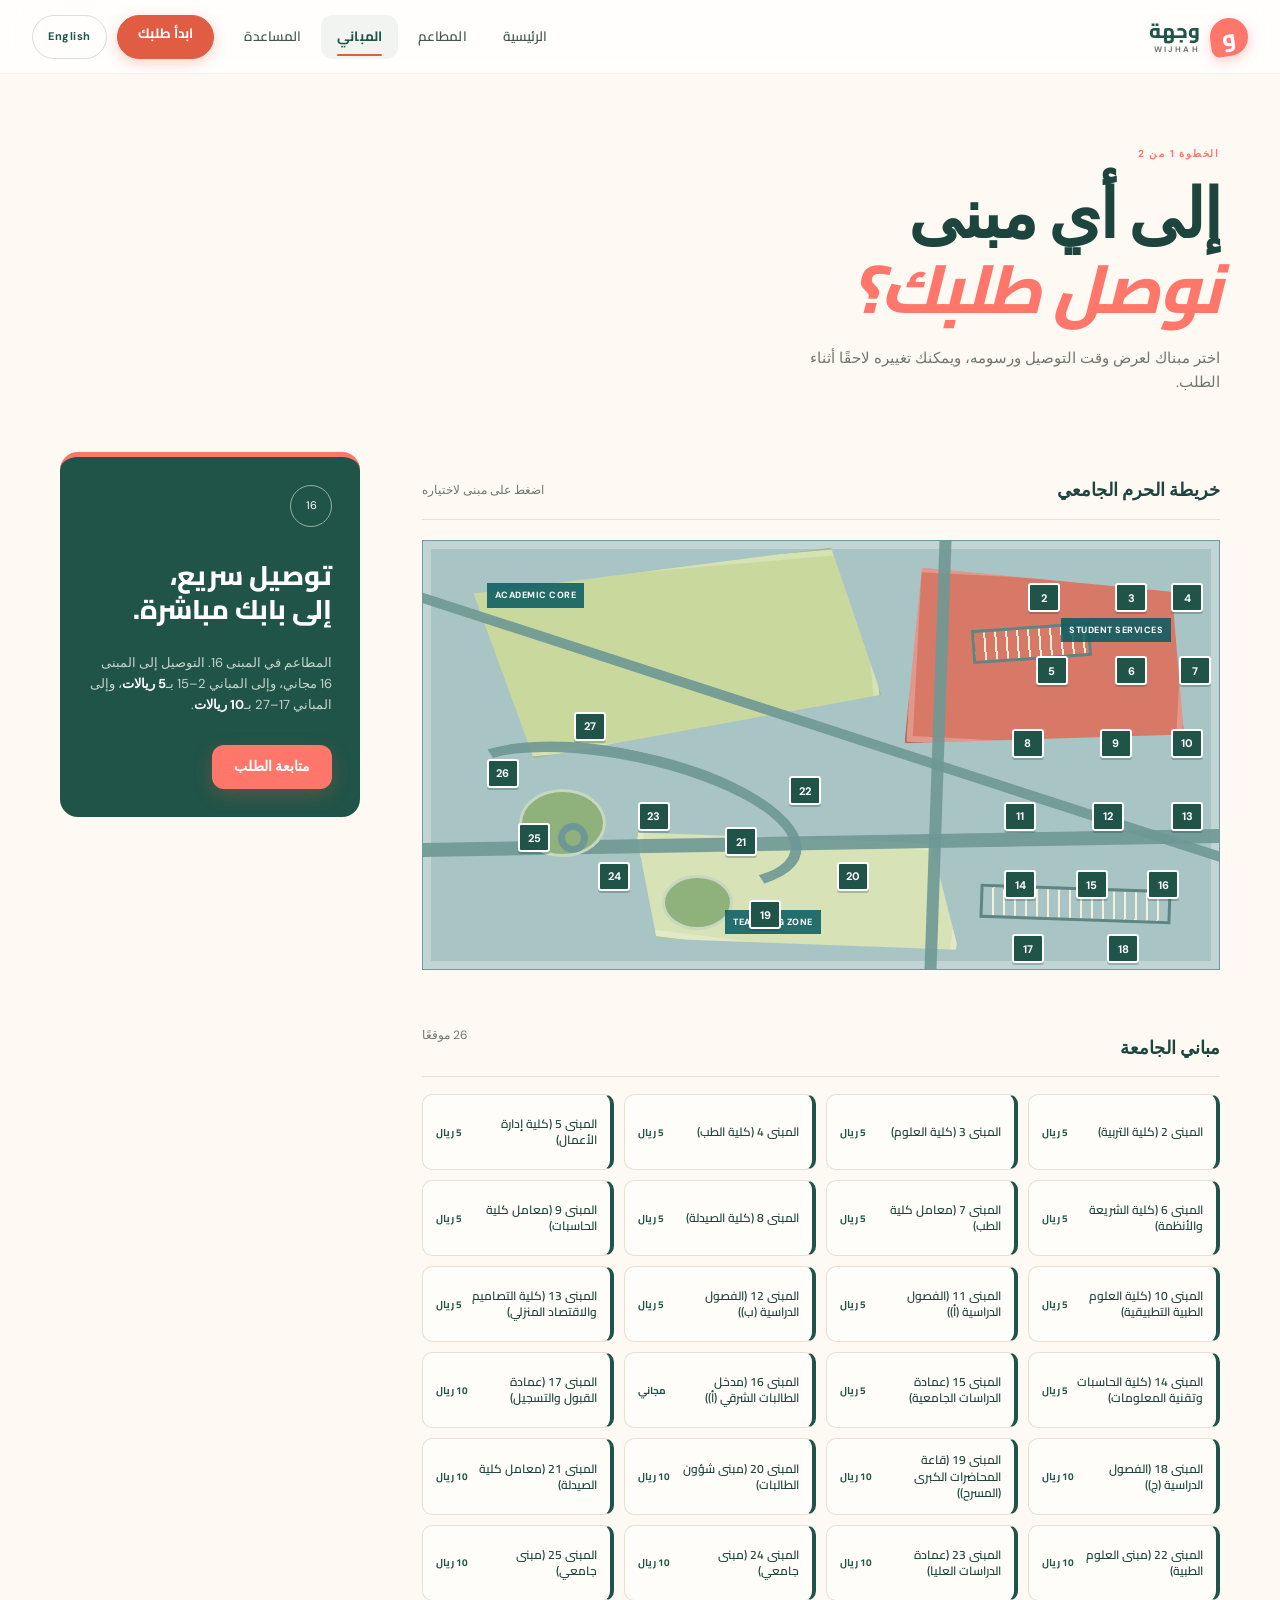
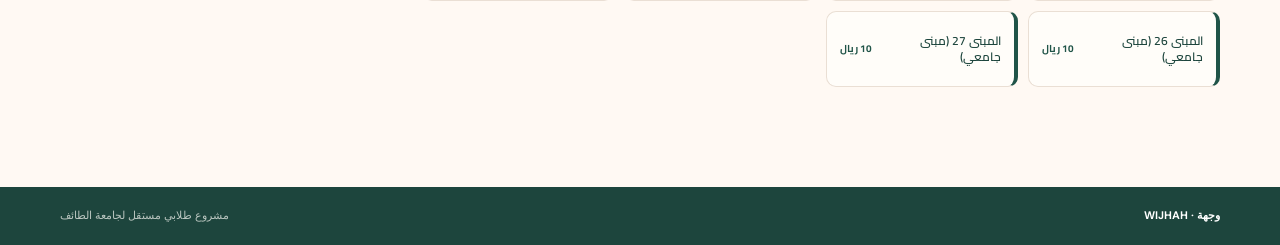
==== commit a59ab6f3: "save local version before merge" ====
--- a/frontend/about.html
+++ b/frontend/about.html
@@ -4,7 +4,7 @@
   <meta charset="UTF-8">
   <meta name="viewport" content="width=device-width, initial-scale=1.0">
   <title>وجهة | Choose a building</title>
-  <link rel="stylesheet" href="./style.css">
+  <link rel="stylesheet" href="style.css">
   <script>/* Set direction before first paint to avoid an LTR flash. */
     (function () {
       try {
@@ -17,11 +17,11 @@
         document.documentElement.setAttribute('dir', 'rtl');
       }
     }());
-  </script>
+ </script>
   <script src="script.js" defer></script>
 </head>
 <body>
-  <header class="site-header"><a class="brand" href="index.html"><span class="brand-mark">و</span><span class="brand-wordmark"><b class="brand-arabic">وجهة</b><small>WIJHAH</small></span></a><nav class="main-nav" aria-label="Main navigation"><a href="index.html">Home</a><a href="vendors.html">Vendors</a><a class="active" href="about.html">Buildings</a><a href="contact.html">Help</a><a class="nav-cta" href="OrderPage.html">Start an order <span aria-hidden="true">&#8599;</span></a></nav></header>
+  <header class="site-header"><a class="brand" href="index.html"><span class="brand-mark">و</span><span class="brand-wordmark"><b class="brand-arabic">وجهة</b><small>WIJHAH</small></span></a><nav class="main-nav" aria-label="Main navigation"><a href="index.html">Home</a><a href="vendors.html">Vendors</a><a class="active" href="about.html">Buildings</a><a href="contact.html">Help</a><a class="nav-cta" href="OrderPage.html">Start an order <span>&#8599;</span></a></nav></header>
   <main class="page-width inner-page">
     <section class="page-intro"><p class="eyebrow">STEP 1 OF 2</p><h1>Where should we<br><em>meet you?</em></h1><p>Choose your building to see the delivery time and fee. You can change it later in your order.</p></section>
     <section class="building-layout">
@@ -35,7 +35,7 @@
         </div>
         <div class="list-heading"><h2 id="buildingsTitle">Campus buildings</h2><span id="buildingCount">26 locations</span></div><div class="building-grid" id="buildingGrid"></div>
       </div>
-      <aside class="side-note"><span class="side-note-icon">16</span><h3>Quick delivery,<br>right to your door.</h3><p id="feeInfo">Restaurants are in Building 16. Building 16 is free, buildings 2-15 are <strong>5 SAR</strong>, and buildings 16-27 are <strong>10 SAR</strong>.</p><a class="button button-primary" href="OrderPage.html">Continue to order <span>&#8594;</span></a></aside>
+      <aside class="side-note"><span class="side-note-icon">16</span><h3>Quick delivery,<br>right to your door.</h3><p id="feeInfo">Restaurants are in Building 16. Building 16 is free, buildings 2–15 are <strong>5 SAR</strong>, and buildings 17–27 are <strong>10 SAR</strong>.</p><a class="button button-primary" href="OrderPage.html">Continue to order <span>&#8594;</span></a></aside>
     </section>
   </main>
   <footer class="site-footer"><div class="page-width"><span>وجهة · WIJHAH</span><span>Independent student project for Taif University · <span id="year"></span></span></div></footer>
--- a/frontend/style.css
+++ b/frontend/style.css
@@ -1,3 +1,125 @@
+@import url('https://fonts.googleapis.com/css2?family=Cairo:wght@400;500;600;700;800&family=DM+Sans:wght@400;500;600;700&display=swap');
+
+:root {
+  --ink:#1d453d; --muted:#6f7770; --cream:#fff9f3; --paper:#fffdf9;
+  --green:#205448; --mint:#e4eee5; --orange:#ff766b; --gold:#f6c656;
+  --line:#eadfd4; --coral:#ff766b; --sage:#dfe9dd; --sage-edge:#c8d8c6;
+
+  /* Accent used for focus rings and form highlights. */
+  --accent:#e05d44;
+  --accent-ring:rgba(224,93,68,.1);
+  --accent-ring-strong:rgba(224,93,68,.28);
+
+  /* Elevation scale, shared by cards and interactive surfaces. */
+  --shadow-sm:0 2px 8px rgba(0,0,0,.04);
+  --shadow-md:0 10px 30px rgba(0,0,0,.04);
+  --shadow-lift:0 16px 40px rgba(29,69,61,.13);
+
+  --radius-sm:10px;
+  --radius-md:12px;
+  --radius-lg:18px;
+  --tap:44px; /* minimum comfortable touch target */
+}
+* { box-sizing:border-box; }
+html { scroll-behavior:smooth; }
+body { margin:0; color:var(--ink); background:var(--cream); font-family:'Cairo','DM Sans',sans-serif; font-size:15px; line-height:1.6; overflow-x:hidden; }
+.page-width { width:min(1160px, calc(100% - 64px)); margin:0 auto; }
+/* Frosted-glass header. The page scrolls behind a translucent blur,
+   so the hairline + shadow carry the separation instead of a solid fill. */
+.site-header {
+  position:sticky; top:0; z-index:50; width:100%;
+  padding:0 max(32px, calc((100% - 1280px) / 2));
+  min-height:74px; display:flex; align-items:center; justify-content:space-between; gap:32px;
+  background:rgba(255,255,255,.85);
+  -webkit-backdrop-filter:blur(16px) saturate(180%);
+  backdrop-filter:blur(16px) saturate(180%);
+  border-bottom:1px solid rgba(0,0,0,.05);
+  box-shadow:0 1px 0 rgba(255,255,255,.6) inset;
+}
+/* Safari and older engines: fall back to an opaque bar if blur is unsupported. */
+@supports not ((backdrop-filter:blur(1px)) or (-webkit-backdrop-filter:blur(1px))) {
+  .site-header { background:rgba(255,253,249,.98); }
+}
+
+.brand, .brand:link, .brand:visited { display:flex; align-items:center; gap:10px; min-height:var(--tap); color:var(--ink); font-size:18px; font-weight:700; letter-spacing:0; text-decoration:none; transition:opacity .2s ease; }
+.brand:hover { opacity:.82; }
+.brand-mark { display:grid; place-items:center; width:38px; height:38px; border-radius:50% 50% 50% 8px; background:var(--orange); color:white; font:800 23px/1 'Cairo',sans-serif; box-shadow:0 4px 12px rgba(255,118,107,.35); transform:rotate(-8deg); }
+.brand-wordmark { display:flex; flex-direction:column; line-height:1; }
+.brand-arabic { color:var(--green); font:800 20px/1 'Cairo',sans-serif; }
+.brand-wordmark small { margin-top:4px; color:var(--muted); font:700 8px/1 'DM Sans',sans-serif; letter-spacing:2.4px; }
+.brand-accent { color:var(--orange); }
+/* Top navigation. Text is ink-on-glass, so colour comes from the brand palette
+   rather than the browser's default link blue. */
+.main-nav { display:flex; align-items:center; gap:4px; color:#41564f; font:600 13.5px/1 'Cairo','DM Sans',sans-serif; letter-spacing:.1px; }
+
+.main-nav a,
+.main-nav a:link,
+.main-nav a:visited { position:relative; color:inherit; text-decoration:none; }
+
+/* Pill tabs. Transparent border keeps the height stable between states so
+   hovering never nudges the layout. */
+.main-nav a:not(.nav-cta) {
+  display:inline-flex; align-items:center;
+  min-height:var(--tap); padding:9px 15px;
+  border:1px solid transparent; border-radius:var(--radius-md);
+  transition:color .2s ease, background-color .2s ease, border-color .2s ease;
+}
+.main-nav a:not(.nav-cta):hover { color:var(--green); background:rgba(32,84,72,.06); border-color:rgba(32,84,72,.08); }
+
+/* Active tab: brand-green text, tinted pill, and a bottom indicator. */
+.main-nav a:not(.nav-cta).active { color:var(--green); font-weight:700; background:rgba(32,84,72,.06); }
+.main-nav a:not(.nav-cta).active::after { content:''; position:absolute; left:15px; right:15px; bottom:2px; height:2px; border-radius:2px; background:var(--accent); }
+
+.main-nav a:focus-visible,
+.language-toggle:focus-visible,
+.mobile-nav-toggle:focus-visible { outline:2px solid var(--accent); outline-offset:2px; border-radius:var(--radius-md); }
+
+/* Primary CTA — filled, with a lift, coloured shadow and a press state. */
+.main-nav .nav-cta {
+  margin-inline-start:10px; padding:11px 20px; min-height:var(--tap);
+  border:1px solid var(--accent); border-radius:999px;
+  background:var(--accent); color:#fff; font-weight:700; white-space:nowrap;
+  box-shadow:0 4px 14px var(--accent-ring-strong);
+  transition:background-color .2s ease, box-shadow .2s ease, transform .18s ease;
+}
+/* Explicit, repeated so the generic `a { color:inherit }` reset cannot win. */
+.main-nav a.nav-cta,
+.main-nav a.nav-cta:link,
+.main-nav a.nav-cta:visited { color:#fff; }
+.main-nav .nav-cta:hover { background:#d0523a; color:#fff; box-shadow:0 10px 24px var(--accent-ring-strong); transform:translateY(-2px); }
+.main-nav .nav-cta:active { transform:translateY(0); box-shadow:0 2px 8px var(--accent-ring-strong); }
+.main-nav .nav-cta.active-cta { background:var(--accent); box-shadow:0 10px 24px var(--accent-ring-strong); }
+
+.language-toggle {
+  margin-inline-start:6px; padding:9px 15px; min-height:var(--tap);
+  border:1px solid rgba(32,84,72,.18); border-radius:999px; background:transparent;
+  color:var(--green); cursor:pointer; font:700 11px/1 'DM Sans',sans-serif; letter-spacing:.5px;
+  transition:background-color .2s ease, border-color .2s ease, color .2s ease, transform .18s ease;
+}
+.language-toggle:hover { background:rgba(32,84,72,.07); border-color:rgba(32,84,72,.3); transform:translateY(-1px); }
+
+.mobile-nav-toggle {
+  display:none; padding:10px 14px; min-height:var(--tap);
+  border:1px solid rgba(32,84,72,.18); border-radius:999px; background:transparent;
+  color:var(--green); cursor:pointer; font:700 11px/1 'DM Sans',sans-serif;
+  transition:background-color .2s ease, border-color .2s ease, color .2s ease;
+}
+.mobile-nav-toggle:hover { background:rgba(32,84,72,.07); border-color:rgba(32,84,72,.3); }
+.hero { min-height:530px; display:grid; grid-template-columns:1fr 1.02fr; align-items:center; gap:50px; padding-top:35px; }
+.eyebrow { margin:0 0 17px; color:var(--orange); font-size:10px; font-weight:700; letter-spacing:1.8px; }
+h1,h2,h3,p { margin-top:0; }
+h1 { margin-bottom:20px; font-size:clamp(45px, 6vw, 76px); line-height:1.08; letter-spacing:-1.8px; font-weight:800; }
+h1 em,h2 em { color:var(--orange); font-family:'Cairo',sans-serif; font-weight:800; }
+.hero-text { max-width:390px; margin-bottom:28px; color:var(--muted); font-size:16px; }
+.hero-actions { display:flex; align-items:center; gap:22px; }
+.button {
+  display:inline-flex; align-items:center; justify-content:center; gap:14px;
+  min-height:var(--tap); padding:13px 22px;
+  border:0; border-radius:var(--radius-md);
+  font:600 13.5px 'DM Sans',sans-serif; cursor:pointer;
+  transition:transform .18s ease, background-color .2s ease, box-shadow .2s ease;
+}
+.button:hover { transform:translateY(-2px); }
 .button:active { transform:translateY(0); }
 .button:focus-visible { outline:2px solid var(--accent); outline-offset:3px; }
 .button-primary { background:var(--accent); color:white; box-shadow:0 6px 18px var(--accent-ring-strong); }
@@ -22,22 +144,22 @@
 .building-two { right:2%; width:105px; height:150px; padding-top:13px; background:var(--green); }
 .ground-line { position:absolute; bottom:55px; left:0; right:0; border-bottom:2px solid #76aeb0; }
 /* Steps (01 / 02 / 03). The container stacks; each step is a row whose number
-  badge leads and whose text follows. `row` + logical flow mirrors on its own,
-  so no [dir="rtl"] override is needed. */
+   badge leads and whose text follows. `row` + logical flow mirrors on its own,
+   so no [dir="rtl"] override is needed. */
 .quick-strip {
-display:flex; flex-direction:column; align-items:stretch;
-gap:24px; padding-block:25px 42px; padding-inline:24px;
-border-top:4px solid var(--orange); border-bottom:1px solid var(--line);
-background:var(--paper); text-align:start;
+  display:flex; flex-direction:column; align-items:stretch;
+  gap:24px; padding-block:25px 42px; padding-inline:24px;
+  border-top:4px solid var(--orange); border-bottom:1px solid var(--line);
+  background:var(--paper); text-align:start;
 }
 .quick-strip > div {
-display:flex; flex-direction:row; align-items:center; justify-content:flex-start;
-gap:16px; text-align:start; min-width:0;
+  display:flex; flex-direction:row; align-items:center; justify-content:flex-start;
+  gap:16px; text-align:start; min-width:0;
 }
 .quick-icon {
-display:grid; place-items:center; flex:0 0 auto;
-width:34px; height:34px; border:1px solid #c9cec6; border-radius:50%;
-color:var(--orange); font-size:10px; font-weight:700;
+  display:grid; place-items:center; flex:0 0 auto;
+  width:34px; height:34px; border:1px solid #c9cec6; border-radius:50%;
+  color:var(--orange); font-size:10px; font-weight:700;
 }
 .quick-strip > div > div { min-width:0; }
 .quick-strip strong,.quick-strip small { display:block; }
@@ -78,51 +200,51 @@
 .order-layout,.contact-layout { display:grid; grid-template-columns:1.35fr .75fr; gap:70px; align-items:start; }
 .form-section { padding:0 0 28px; margin-bottom:29px; border-bottom:1px solid var(--line); }
 .form-section-title {
-display:flex; flex-direction:row; align-items:center; justify-content:flex-start;
-gap:16px; margin-bottom:22px; text-align:start;
+  display:flex; flex-direction:row; align-items:center; justify-content:flex-start;
+  gap:16px; margin-bottom:22px; text-align:start;
 }
 .form-section-title span { display:grid; place-items:center; width:26px; height:26px; border-radius:50%; background:rgba(224,93,68,.1); color:var(--accent); font-size:11px; font-weight:700; }
 .form-section-title h2 { margin:0; font-size:19px; letter-spacing:-.3px; }
 .field-row { display:grid; grid-template-columns:1fr 1fr; gap:18px; align-items:start; }
 
 /* ---- Field wrapper ----
-  Every control sits in a .field so label, control and hint share one rhythm.
-  The label is always its own line, which keeps English and Arabic aligned. */
+   Every control sits in a .field so label, control and hint share one rhythm.
+   The label is always its own line, which keeps English and Arabic aligned. */
 .field { display:block; margin-bottom:18px; min-width:0; }
 .field-row .field,
 .field:last-child { margin-bottom:0; }
 
 /* ---- Labels ----
-  Scoped to .field so nav/utility labels are never caught by this rule, and
-  scoped to direct children so a future nested label cannot stack twice. */
+   Scoped to .field so nav/utility labels are never caught by this rule, and
+   scoped to direct children so a future nested label cannot stack twice. */
 .field > label {
-display:block;
-margin-bottom:8px;
-color:var(--ink);
-font-size:12.5px;
-font-weight:600;
-letter-spacing:.1px;
-line-height:1.4;
-text-align:start;
+  display:block;
+  margin-bottom:8px;
+  color:var(--ink);
+  font-size:12.5px;
+  font-weight:600;
+  letter-spacing:.1px;
+  line-height:1.4;
+  text-align:start;
 }
 
 /* ---- Shared control styling (input, select, textarea) ---- */
 input,
 select,
 textarea {
-text-decoration:none !important;   /* never inherit an underline or squiggle */
-display:block;
-width:100%;
-max-width:100%;
-min-height:var(--tap);
-padding:13px 16px;
-border:1px solid rgba(0,0,0,.1);
-border-radius:var(--radius-md);
-outline:none;
-background:var(--paper);
-color:var(--ink);
-font:400 14px 'DM Sans',sans-serif;
-transition:border-color .2s ease, box-shadow .2s ease, background-color .2s ease;
+  text-decoration:none !important;   /* never inherit an underline or squiggle */
+  display:block;
+  width:100%;
+  max-width:100%;
+  min-height:var(--tap);
+  padding:13px 16px;
+  border:1px solid rgba(0,0,0,.1);
+  border-radius:var(--radius-md);
+  outline:none;
+  background:var(--paper);
+  color:var(--ink);
+  font:400 14px 'DM Sans',sans-serif;
+  transition:border-color .2s ease, box-shadow .2s ease, background-color .2s ease;
 }
 textarea { min-height:104px; padding-top:14px; padding-bottom:14px; resize:vertical; }
 
@@ -130,8 +252,8 @@
 textarea::placeholder { color:#9aa3a0; }
 
 /* Spelling/grammar squiggles are a browser overlay, not real decoration -
-  `spellcheck="false"` in the markup is what switches them off. This hides the
-  residual decoration browsers may still paint on autofilled or invalid fields. */
+   `spellcheck="false"` in the markup is what switches them off. This hides the
+   residual decoration browsers may still paint on autofilled or invalid fields. */
 input,
 textarea,
 select,
@@ -144,32 +266,32 @@
 input:focus,
 select:focus,
 textarea:focus {
-border-color:var(--accent);
-box-shadow:0 0 0 4px var(--accent-ring);
-background:#fff;
+  border-color:var(--accent);
+  box-shadow:0 0 0 4px var(--accent-ring);
+  background:#fff;
 }
 
 /* Invalid state (HTML5 constraint validation) reads as a warning, not an error,
-  until the user has actually interacted - :user-invalid handles that. */
+   until the user has actually interacted - :user-invalid handles that. */
 input:user-invalid,
 select:user-invalid,
 textarea:user-invalid { border-color:rgba(224,93,68,.55); }
 
 /* ---- Select: strip the native chrome, draw our own arrow ---- */
 select {
-appearance:none;
--webkit-appearance:none;
--moz-appearance:none;
-padding-inline-end:46px;     /* room for the arrow */
-cursor:pointer;
-/* Inline SVG chevron, so there is no extra request and it scales cleanly. */
-background-image:url("data:image/svg+xml,%3Csvg xmlns='http://www.w3.org/2000/svg' width='14' height='9' viewBox='0 0 14 9' fill='none'%3E%3Cpath d='M1 1.5L7 7.5L13 1.5' stroke='%23205448' stroke-width='2' stroke-linecap='round' stroke-linejoin='round'/%3E%3C/svg%3E");
-background-repeat:no-repeat;
-background-position:right 18px center;
-background-size:14px 9px;
-text-overflow:ellipsis;      /* long option text truncates, never scrolls */
-white-space:nowrap;
-overflow:hidden;
+  appearance:none;
+  -webkit-appearance:none;
+  -moz-appearance:none;
+  padding-inline-end:46px;     /* room for the arrow */
+  cursor:pointer;
+  /* Inline SVG chevron, so there is no extra request and it scales cleanly. */
+  background-image:url("data:image/svg+xml,%3Csvg xmlns='http://www.w3.org/2000/svg' width='14' height='9' viewBox='0 0 14 9' fill='none'%3E%3Cpath d='M1 1.5L7 7.5L13 1.5' stroke='%23205448' stroke-width='2' stroke-linecap='round' stroke-linejoin='round'/%3E%3C/svg%3E");
+  background-repeat:no-repeat;
+  background-position:right 18px center;
+  background-size:14px 9px;
+  text-overflow:ellipsis;      /* long option text truncates, never scrolls */
+  white-space:nowrap;
+  overflow:hidden;
 }
 [dir="rtl"] select { background-position:left 18px center; }
 
@@ -198,11 +320,11 @@
 .map-building { position:absolute; z-index:3; display:grid; place-items:center; width:32px; height:29px; padding:0; border:2px solid white; border-radius:3px; background:var(--green); color:white; cursor:pointer; font:700 11px 'DM Sans',sans-serif; box-shadow:0 2px 0 rgba(18,52,59,.25); transform:translate(-50%,0); transition:transform .2s,background .2s; }.map-building:hover,.map-building.selected { z-index:4; background:var(--coral); transform:translate(-50%,0) scale(1.25); }.map-disclaimer { margin:0 0 30px; color:var(--muted); font-size:11px; }
 .vendor-intro { margin-bottom:42px; }.vendor-toolbar { display:flex; align-items:end; justify-content:space-between; padding:18px 0; margin-bottom:22px; border-top:1px solid var(--line); border-bottom:1px solid var(--line); }.vendor-toolbar strong,.vendor-toolbar span { display:block; }.vendor-toolbar strong { font-size:13px; }.vendor-toolbar span { margin-top:3px; color:var(--muted); font-size:11px; }.vendor-grid { display:grid; grid-template-columns:repeat(2,1fr); gap:18px; }.vendor-card { position:relative; overflow:hidden; background:var(--paper); border:1px solid var(--line); border-radius:var(--radius-md); box-shadow:var(--shadow-sm); transition:transform .22s ease, box-shadow .22s ease, border-color .22s ease; }
 .vendor-card:hover { transform:translateY(-3px); box-shadow:var(--shadow-lift); border-color:rgba(32,84,72,.18); }.vendor-card::before { content:''; display:block; height:9px; background:var(--green); }.vendor-card.accent-gold::before { background:var(--orange); }.vendor-card.accent-coral::before { background:var(--coral); }.vendor-card.accent-mint::before { background:#8fb27d; }.vendor-card.accent-blue::before { background:#6999a5; }.vendor-card-body { padding:23px; }.vendor-card-header { display:flex; align-items:start; justify-content:space-between; gap:15px; }.vendor-card h2 { margin:0 0 5px; font-size:24px; letter-spacing:-.6px; }.vendor-category { color:var(--muted); font-size:11px; }.vendor-eta { min-width:55px; padding:7px 8px; background:var(--cream); color:var(--green); font-size:10px; font-weight:700; text-align:center; }.vendor-meta { display:flex; gap:15px; margin:21px 0 16px; color:var(--muted); font-size:11px; }.vendor-menu { border-top:1px solid var(--line); }/* Menu row: text on the start side, price + add button on the end side.
-  Logical properties keep both RTL and LTR correct without extra overrides. */
+   Logical properties keep both RTL and LTR correct without extra overrides. */
 .menu-row {
-display:flex; align-items:center; justify-content:space-between;
-gap:12px; padding:13px 0; border-bottom:1px solid var(--line);
-transition:background-color .2s ease;
+  display:flex; align-items:center; justify-content:space-between;
+  gap:12px; padding:13px 0; border-bottom:1px solid var(--line);
+  transition:background-color .2s ease;
 }
 .menu-row:hover { background:rgba(32,84,72,.035); }
 .menu-row strong,.menu-row small { display:block; }
@@ -210,42 +332,42 @@
 .menu-row small { margin-top:2px; color:var(--muted); font-size:10.5px; }
 
 /* Text column: takes the slack, but min-width:0 lets long words wrap/ellipsis
-  instead of forcing the row wider than its container. */
+   instead of forcing the row wider than its container. */
 .menu-row > div:first-child { flex:1 1 auto; min-width:0; text-align:start; }
 
 /* Action cluster: price and button stay glued together on the end side. */
 .menu-price {
-display:flex; align-items:center; gap:10px;
-flex:0 0 auto; margin-inline-start:auto;
-color:var(--green); font-size:12.5px; font-weight:700;
-font-variant-numeric:tabular-nums; white-space:nowrap;
+  display:flex; align-items:center; gap:10px;
+  flex:0 0 auto; margin-inline-start:auto;
+  color:var(--green); font-size:12.5px; font-weight:700;
+  font-variant-numeric:tabular-nums; white-space:nowrap;
 }
 .menu-add {
-display:grid; place-items:center; flex:0 0 auto;
-width:36px; height:36px; padding:0;
-border:1px solid var(--green); border-radius:var(--radius-sm);
-background:transparent; color:var(--green);
-cursor:pointer; font-size:18px; line-height:1;
-transition:background-color .2s ease, color .2s ease, transform .18s ease;
+  display:grid; place-items:center; flex:0 0 auto;
+  width:36px; height:36px; padding:0;
+  border:1px solid var(--green); border-radius:var(--radius-sm);
+  background:transparent; color:var(--green);
+  cursor:pointer; font-size:18px; line-height:1;
+  transition:background-color .2s ease, color .2s ease, transform .18s ease;
 }
 .menu-add:hover { background:var(--green); color:white; transform:scale(1.06); }
 .menu-add:active { transform:scale(.96); }
 .menu-add:focus-visible { outline:2px solid var(--accent); outline-offset:2px; }
 /* ---- Summary / info panel ---- */
 .order-summary,.contact-info {
-padding:32px;
-background:#f2ddcf;
-border:1px solid rgba(29,43,42,.06);
-border-radius:var(--radius-lg);
-box-shadow:var(--shadow-md);
+  padding:32px;
+  background:#f2ddcf;
+  border:1px solid rgba(29,43,42,.06);
+  border-radius:var(--radius-lg);
+  box-shadow:var(--shadow-md);
 }
 .order-summary h2,.contact-info h2 { margin-bottom:28px; font:800 27px/1.25 'Cairo',sans-serif; letter-spacing:-.5px; }
 
 /* Price breakdown: label left, value right, generous row rhythm. */
 .price-line {
-display:flex; align-items:baseline; justify-content:space-between; gap:14px;
-padding:14px 0; border-top:1px solid rgba(29,43,42,.14);
-color:#5c6b64; font-size:12.5px;
+  display:flex; align-items:baseline; justify-content:space-between; gap:14px;
+  padding:14px 0; border-top:1px solid rgba(29,43,42,.14);
+  color:#5c6b64; font-size:12.5px;
 }
 .price-line span { min-width:0; }
 .price-line strong { color:var(--green); font-size:13.5px; font-weight:700; font-variant-numeric:tabular-nums; }
@@ -271,29 +393,29 @@
 .cart-row strong { font-size:12.5px; }
 .cart-row small { margin-top:2px; color:#65716b; font-size:10.5px; }
 .cart-remove {
-display:grid; place-items:center; flex:none;
-width:32px; height:32px; padding:0;
-border:0; border-radius:50%; background:transparent;
-color:var(--coral); cursor:pointer; font-size:19px; line-height:1;
-transition:background-color .2s ease, color .2s ease, transform .18s ease;
+  display:grid; place-items:center; flex:none;
+  width:32px; height:32px; padding:0;
+  border:0; border-radius:50%; background:transparent;
+  color:var(--coral); cursor:pointer; font-size:19px; line-height:1;
+  transition:background-color .2s ease, color .2s ease, transform .18s ease;
 }
 .cart-remove:hover { background:rgba(224,93,68,.12); color:#c9482f; transform:scale(1.08); }
 .cart-empty { margin:0 0 8px; color:#65716b; font-size:12px; }
 .tracking-layout { display:grid; grid-template-columns:1.2fr .8fr; gap:30px; margin-top:52px; }.tracking-card,.tracking-summary { padding:30px; background:var(--paper); border:1px solid var(--line); border-radius:18px; }.tracking-summary { background:var(--green); color:white; }.tracking-header { display:flex; align-items:start; justify-content:space-between; padding-bottom:25px; border-bottom:1px solid var(--line); }.tracking-header strong { display:block; font-size:20px; letter-spacing:1px; }.tracking-header .eyebrow { margin-bottom:5px; }.demo-badge { padding:6px 9px; background:var(--orange); color:var(--ink); font-size:10px; font-weight:700; }.tracking-steps { padding-top:24px; }.tracking-step { position:relative; display:flex; gap:15px; padding:0 0 27px; }.tracking-step:last-child { padding-bottom:0; }.tracking-step:not(:last-child)::after { content:''; position:absolute; left:12px; top:28px; bottom:0; width:2px; background:var(--line); }.tracking-step.done:not(:last-child)::after,.tracking-step.current:not(:last-child)::after { background:var(--orange); }.step-dot { position:relative; z-index:1; display:grid; place-items:center; flex:none; width:26px; height:26px; border:2px solid var(--line); border-radius:50%; background:var(--paper); color:var(--muted); font-size:11px; }.tracking-step.done .step-dot,.tracking-step.current .step-dot { border-color:var(--orange); background:var(--orange); color:var(--ink); }.tracking-step strong,.tracking-step small { display:block; }.tracking-step strong { font-size:13px; }.tracking-step small { margin-top:3px; color:var(--muted); font-size:11px; }.tracking-summary h2 { margin-bottom:8px; font:800 28px/1.2 'Cairo',sans-serif; }.tracking-summary > p:not(.eyebrow) { color:#c5d5cc; font-size:13px; }.tracking-summary .price-line { margin-top:28px; border-color:#5c8580; }.tracking-summary .price-line strong { color:var(--orange); }.tracking-summary .button { margin-top:25px; background:var(--orange); color:white; }
 /* ---------------------------------------------------------------------------
-  Tablet: the two-column form/summary layout gets tight below ~992px, so the
-  summary drops beneath the form and the side rail becomes full width.
-  --------------------------------------------------------------------------- */
+   Tablet: the two-column form/summary layout gets tight below ~992px, so the
+   summary drops beneath the form and the side rail becomes full width.
+   --------------------------------------------------------------------------- */
 
 /* ---------------------------------------------------------------------------
-  Persistent floating cart bar
-  Appears on every page once the cart is non-empty; routes to checkout.
-  --------------------------------------------------------------------------- */
+   Persistent floating cart bar
+   Appears on every page once the cart is non-empty; routes to checkout.
+   --------------------------------------------------------------------------- */
 .cart-bar {
-position:fixed; z-index:60;
-left:50%; transform:translateX(-50%);
-bottom:calc(16px + env(safe-area-inset-bottom, 0px));
-width:calc(100% - 32px); max-width:480px;
+  position:fixed; z-index:60;
+  left:50%; transform:translateX(-50%);
+  bottom:calc(16px + env(safe-area-inset-bottom, 0px));
+  width:calc(100% - 32px); max-width:480px;
 }
 .cart-bar[hidden] { display:none; }
 .cart-bar-inner { display:flex; align-items:center; gap:16px; padding:12px 14px 12px 20px; border-radius:999px; background:var(--green); color:white; box-shadow:0 14px 40px rgba(29,69,61,.34), 0 2px 0 rgba(255,255,255,.08) inset; animation:cartBarIn .28s cubic-bezier(.2,.9,.3,1.2); }
@@ -308,205 +430,205 @@
 .cart-bar.cart-bar-summary .cart-bar-inner { padding:10px 18px; opacity:.96; }
 
 @media (max-width:992px) {
-.order-layout,
-.contact-layout,
-.building-layout,
-.tracking-layout { grid-template-columns:1fr; gap:32px; }
-.side-note { order:-1; }
-.order-summary { order:2; }
-.vendor-grid { grid-template-columns:repeat(2,1fr); }
-.building-grid { grid-template-columns:repeat(4,1fr); }
-.menu-add { width:34px; height:34px; }   /* 34px + spacing clears the 44px tap target */
-
-/* Long vendor names wrap instead of squeezing the ETA badge. */
-.vendor-card-header { flex-wrap:wrap; gap:8px; }
-.menu-row { flex-wrap:wrap; gap:10px; }
-.menu-price { margin-inline-start:auto; }
-.tracking-step:not(:last-child)::after { top:26px; }
+  .order-layout,
+  .contact-layout,
+  .building-layout,
+  .tracking-layout { grid-template-columns:1fr; gap:32px; }
+  .side-note { order:-1; }
+  .order-summary { order:2; }
+  .vendor-grid { grid-template-columns:repeat(2,1fr); }
+  .building-grid { grid-template-columns:repeat(4,1fr); }
+  .menu-add { width:34px; height:34px; }   /* 34px + spacing clears the 44px tap target */
+
+  /* Long vendor names wrap instead of squeezing the ETA badge. */
+  .vendor-card-header { flex-wrap:wrap; gap:8px; }
+  .menu-row { flex-wrap:wrap; gap:10px; }
+  .menu-price { margin-inline-start:auto; }
+  .tracking-step:not(:last-child)::after { top:26px; }
 }
 
 @media (max-width:768px) {
-/* Tighter gutters, but never less than 20px so nothing clings to the edge. */
-.page-width { width:calc(100% - 40px); max-width:100%; }
-.site-header { min-height:68px; padding-inline:20px; }
-.main-nav { gap:2px; }
-
-.hero { display:block; padding-top:48px; min-height:0; }
-.hero-art { height:290px; margin-top:44px; }
-.campus-card { transform:scale(.82); transform-origin:top left; }
-.building-one { right:17%; width:130px; height:160px; }
-.building-two { right:0; width:75px; height:110px; }
-
-.quick-strip { grid-template-columns:1fr; gap:18px; padding:26px 0 34px; }
-.spotlight { padding:56px 0; }
-.section-heading { display:block; }
-.section-heading h2 { font-size:30px; margin-bottom:20px; }
-.spotlight-grid { grid-template-columns:1fr; gap:18px; }
-
-/* Single-column form flow with comfortable spacing. */
-.field-row { grid-template-columns:1fr; gap:18px; }
-.form-section { padding-bottom:26px; margin-bottom:26px; }
-.order-summary,.contact-info,.tracking-card,.tracking-summary,.side-note { padding:26px; }
-
-.building-grid { grid-template-columns:repeat(3,1fr); }
-.vendor-grid { grid-template-columns:1fr; gap:16px; }
-.inner-page { padding:52px 0 84px; }
-
-.site-footer .page-width { display:block; }
-.site-footer .page-width > span { display:block; padding:2px 0; }
-
-/* Cart bar: pull it in and drop the total (it repeats the summary below). */
-.cart-bar { bottom:14px; width:calc(100% - 32px); }
-.cart-bar-inner { gap:12px; padding:11px 14px 11px 18px; }
-.cart-bar-count { font-size:12.5px; }
-.cart-bar-total { display:none; }
-.cart-bar .cart-bar-cta { padding:11px 16px; font-size:11.5px; }
-.tracking-header { flex-wrap:wrap; gap:10px; }
-
-/* Roomier controls on touch screens. */
-input,select,textarea { min-height:48px; padding:14px 16px; }
-select { padding-inline-end:48px; }
-.cart-remove { width:38px; height:38px; }
+  /* Tighter gutters, but never less than 20px so nothing clings to the edge. */
+  .page-width { width:calc(100% - 40px); max-width:100%; }
+  .site-header { min-height:68px; padding-inline:20px; }
+  .main-nav { gap:2px; }
+
+  .hero { display:block; padding-top:48px; min-height:0; }
+  .hero-art { height:290px; margin-top:44px; }
+  .campus-card { transform:scale(.82); transform-origin:top left; }
+  .building-one { right:17%; width:130px; height:160px; }
+  .building-two { right:0; width:75px; height:110px; }
+
+  .quick-strip { grid-template-columns:1fr; gap:18px; padding:26px 0 34px; }
+  .spotlight { padding:56px 0; }
+  .section-heading { display:block; }
+  .section-heading h2 { font-size:30px; margin-bottom:20px; }
+  .spotlight-grid { grid-template-columns:1fr; gap:18px; }
+
+  /* Single-column form flow with comfortable spacing. */
+  .field-row { grid-template-columns:1fr; gap:18px; }
+  .form-section { padding-bottom:26px; margin-bottom:26px; }
+  .order-summary,.contact-info,.tracking-card,.tracking-summary,.side-note { padding:26px; }
+
+  .building-grid { grid-template-columns:repeat(3,1fr); }
+  .vendor-grid { grid-template-columns:1fr; gap:16px; }
+  .inner-page { padding:52px 0 84px; }
+
+  .site-footer .page-width { display:block; }
+  .site-footer .page-width > span { display:block; padding:2px 0; }
+
+  /* Cart bar: pull it in and drop the total (it repeats the summary below). */
+  .cart-bar { bottom:14px; width:calc(100% - 32px); }
+  .cart-bar-inner { gap:12px; padding:11px 14px 11px 18px; }
+  .cart-bar-count { font-size:12.5px; }
+  .cart-bar-total { display:none; }
+  .cart-bar .cart-bar-cta { padding:11px 16px; font-size:11.5px; }
+  .tracking-header { flex-wrap:wrap; gap:10px; }
+
+  /* Roomier controls on touch screens. */
+  input,select,textarea { min-height:48px; padding:14px 16px; }
+  select { padding-inline-end:48px; }
+  .cart-remove { width:38px; height:38px; }
 }
 
 /* ---------------------------------------------------------------------------
-  Phones (<600px)
-  Both directions get the same treatment: no physical left/right values, so
-  RTL mirrors automatically instead of needing a parallel set of overrides.
-  --------------------------------------------------------------------------- */
+   Phones (<600px)
+   Both directions get the same treatment: no physical left/right values, so
+   RTL mirrors automatically instead of needing a parallel set of overrides.
+   --------------------------------------------------------------------------- */
 @media (max-width:600px) {
-.page-width { width:calc(100% - 32px); }
-
-/* ---- Header: brand on its own row, nav scrolls horizontally beneath it ---- */
-.site-header {
-flex-wrap:wrap; align-items:center; gap:8px;
-padding-block:10px; padding-inline:16px;
-min-height:0;
-}
-.brand { flex:0 0 auto; }
-
-/* A single scrollable rail beats hiding links behind a toggle: every
-    destination stays one swipe away and nothing is ever truncated. */
-.main-nav {
-order:2;
-width:100%;
-flex-wrap:nowrap;
-justify-content:flex-start;
-gap:4px;
-overflow-x:auto;
-overflow-y:hidden;
-white-space:nowrap;
--webkit-overflow-scrolling:touch;
-scrollbar-width:none;          /* Firefox */
--ms-overflow-style:none;       /* legacy Edge */
-/* Inset on both ends so the first/last pill is not clipped by the edge. */
-scroll-padding-inline:16px;
-/* Vertical breathing room so focus rings and shadows are not cut off. */
-padding-block:4px;
-}
-.main-nav::-webkit-scrollbar { display:none; width:0; height:0; }
-
-.main-nav a,
-.main-nav .language-toggle,
-.main-nav .nav-cta { flex:0 0 auto; }
-/* Pill padding is what keeps items from touching the viewport edge. */
-.main-nav a:not(.nav-cta) { padding-inline:14px; }
-.main-nav .nav-cta { margin-inline-start:8px; }
-
-/* The header no longer wraps its own row, so the toggle stays in the rail. */
-.mobile-nav-toggle { display:none; }
-
-/* ---- Menu rows: text flexes, action cluster stays pinned and compact ---- */
-.menu-row { gap:12px; padding-block:14px; }
-.menu-row > div:first-child { flex:1 1 auto; min-width:0; text-align:start; }
-.menu-row strong { font-size:13px; overflow-wrap:anywhere; }
-.menu-row small { font-size:11px; overflow-wrap:anywhere; }
-.menu-price {
-display:flex; align-items:center; gap:10px;
-flex:0 0 auto; margin-inline-start:auto;
-white-space:nowrap;
-}
-/* 40px keeps the '+' comfortably tappable without crowding the price. */
-.menu-add { width:40px; height:40px; font-size:19px; }
-
-/* ---- Floating cart sits above the home indicator, never on the content ---- */
-.cart-bar {
-bottom:calc(16px + env(safe-area-inset-bottom, 0px));
-width:calc(100% - 32px);
-max-width:480px;
-left:50%;
-transform:translateX(-50%);
-}
-.cart-bar-inner {
-display:flex; flex-wrap:nowrap; align-items:center;
-justify-content:space-between;
-gap:10px;
-/* Logical padding keeps the CTA flush inside the pill in both directions. */
-padding-block:10px;
-padding-inline:16px 12px;
-border-radius:999px;
-}
-.cart-bar-count { flex:1 1 auto; min-width:0; font-size:12px; gap:8px; }
-.cart-bar-count > :last-child { min-width:0; overflow:hidden; text-overflow:ellipsis; white-space:nowrap; }
-.cart-bar-total { display:none; }   /* the summary already shows the total */
-.cart-bar .cart-bar-cta {
-flex:0 1 auto; min-width:0;
-padding:11px 16px; font-size:11.5px; min-height:var(--tap);
-border-radius:999px; text-align:center; white-space:nowrap;
-}
-.cart-bar .cart-bar-cta span { display:none; }  /* keep the CTA to one line */
-.cart-bar-badge { flex:0 0 auto; }
-
-/* Room for the fixed bar so it never covers the last row of content. */
-.inner-page { padding-bottom:120px; }
-body:has(.cart-bar:not([hidden])) main { padding-bottom:120px; }
-body:has(.cart-bar:not([hidden])) .site-footer { padding-bottom:120px; }
-
-/* ---- General phone polish ---- */
-.order-summary,.contact-info,.tracking-card,.tracking-summary,.side-note { padding:22px; }
-.vendor-card-body { padding:20px; }
-.building-grid { grid-template-columns:repeat(2,1fr); gap:8px; }
+  .page-width { width:calc(100% - 32px); }
+
+  /* ---- Header: brand on its own row, nav scrolls horizontally beneath it ---- */
+  .site-header {
+    flex-wrap:wrap; align-items:center; gap:8px;
+    padding-block:10px; padding-inline:16px;
+    min-height:0;
+  }
+  .brand { flex:0 0 auto; }
+
+  /* A single scrollable rail beats hiding links behind a toggle: every
+     destination stays one swipe away and nothing is ever truncated. */
+  .main-nav {
+    order:2;
+    width:100%;
+    flex-wrap:nowrap;
+    justify-content:flex-start;
+    gap:4px;
+    overflow-x:auto;
+    overflow-y:hidden;
+    white-space:nowrap;
+    -webkit-overflow-scrolling:touch;
+    scrollbar-width:none;          /* Firefox */
+    -ms-overflow-style:none;       /* legacy Edge */
+    /* Inset on both ends so the first/last pill is not clipped by the edge. */
+    scroll-padding-inline:16px;
+    /* Vertical breathing room so focus rings and shadows are not cut off. */
+    padding-block:4px;
+  }
+  .main-nav::-webkit-scrollbar { display:none; width:0; height:0; }
+
+  .main-nav a,
+  .main-nav .language-toggle,
+  .main-nav .nav-cta { flex:0 0 auto; }
+  /* Pill padding is what keeps items from touching the viewport edge. */
+  .main-nav a:not(.nav-cta) { padding-inline:14px; }
+  .main-nav .nav-cta { margin-inline-start:8px; }
+
+  /* The header no longer wraps its own row, so the toggle stays in the rail. */
+  .mobile-nav-toggle { display:none; }
+
+  /* ---- Menu rows: text flexes, action cluster stays pinned and compact ---- */
+  .menu-row { gap:12px; padding-block:14px; }
+  .menu-row > div:first-child { flex:1 1 auto; min-width:0; text-align:start; }
+  .menu-row strong { font-size:13px; overflow-wrap:anywhere; }
+  .menu-row small { font-size:11px; overflow-wrap:anywhere; }
+  .menu-price {
+    display:flex; align-items:center; gap:10px;
+    flex:0 0 auto; margin-inline-start:auto;
+    white-space:nowrap;
+  }
+  /* 40px keeps the '+' comfortably tappable without crowding the price. */
+  .menu-add { width:40px; height:40px; font-size:19px; }
+
+  /* ---- Floating cart sits above the home indicator, never on the content ---- */
+  .cart-bar {
+    bottom:calc(16px + env(safe-area-inset-bottom, 0px));
+    width:calc(100% - 32px);
+    max-width:480px;
+    left:50%;
+    transform:translateX(-50%);
+  }
+  .cart-bar-inner {
+    display:flex; flex-wrap:nowrap; align-items:center;
+    justify-content:space-between;
+    gap:10px;
+    /* Logical padding keeps the CTA flush inside the pill in both directions. */
+    padding-block:10px;
+    padding-inline:16px 12px;
+    border-radius:999px;
+  }
+  .cart-bar-count { flex:1 1 auto; min-width:0; font-size:12px; gap:8px; }
+  .cart-bar-count > :last-child { min-width:0; overflow:hidden; text-overflow:ellipsis; white-space:nowrap; }
+  .cart-bar-total { display:none; }   /* the summary already shows the total */
+  .cart-bar .cart-bar-cta {
+    flex:0 1 auto; min-width:0;
+    padding:11px 16px; font-size:11.5px; min-height:var(--tap);
+    border-radius:999px; text-align:center; white-space:nowrap;
+  }
+  .cart-bar .cart-bar-cta span { display:none; }  /* keep the CTA to one line */
+  .cart-bar-badge { flex:0 0 auto; }
+
+  /* Room for the fixed bar so it never covers the last row of content. */
+  .inner-page { padding-bottom:120px; }
+  body:has(.cart-bar:not([hidden])) main { padding-bottom:120px; }
+  body:has(.cart-bar:not([hidden])) .site-footer { padding-bottom:120px; }
+
+  /* ---- General phone polish ---- */
+  .order-summary,.contact-info,.tracking-card,.tracking-summary,.side-note { padding:22px; }
+  .vendor-card-body { padding:20px; }
+  .building-grid { grid-template-columns:repeat(2,1fr); gap:8px; }
 }
 
 @media (max-width:430px) {
-.page-width { width:calc(100% - 32px); }
-.site-header { position:relative; padding-inline:16px; min-height:64px; }
-
-.hero-actions { align-items:stretch; flex-direction:column; gap:16px; }
-.hero-actions .button { width:100%; }
-.delivery-note { padding-inline-start:0; border-inline-start:0; }
-.building-grid { grid-template-columns:repeat(2,1fr); }
-.spotlight-grid { grid-template-columns:1fr; }
-.hero h1 { letter-spacing:-1.6px; }
-
-/* Keep the footer clear of the floating bar. */
-body:has(.cart-bar:not([hidden])) .site-footer { padding-bottom:120px; }
-
-/* 16px minimum stops iOS from zooming when a field is focused. */
-input,select,textarea { font-size:16px; }
-.submit-button,.button { width:100%; text-align:center; }
-.form-status { display:block; margin:14px 0 0; }
+  .page-width { width:calc(100% - 32px); }
+  .site-header { position:relative; padding-inline:16px; min-height:64px; }
+
+  .hero-actions { align-items:stretch; flex-direction:column; gap:16px; }
+  .hero-actions .button { width:100%; }
+  .delivery-note { padding-inline-start:0; border-inline-start:0; }
+  .building-grid { grid-template-columns:repeat(2,1fr); }
+  .spotlight-grid { grid-template-columns:1fr; }
+  .hero h1 { letter-spacing:-1.6px; }
+
+  /* Keep the footer clear of the floating bar. */
+  body:has(.cart-bar:not([hidden])) .site-footer { padding-bottom:120px; }
+
+  /* 16px minimum stops iOS from zooming when a field is focused. */
+  input,select,textarea { font-size:16px; }
+  .submit-button,.button { width:100%; text-align:center; }
+  .form-status { display:block; margin:14px 0 0; }
 }
 
 /* Very narrow phones: keep the smallest usable gutters and let type breathe. */
 @media (max-width:360px) {
-.page-width { width:calc(100% - 24px); }
-.order-summary,.contact-info,.tracking-card,.tracking-summary { padding:20px; }
-.building-grid { grid-template-columns:1fr; }
-.feature-card { padding:26px 26px 88px; }
-.feature-card a { inset-inline-start:26px; }
-
-/* The <600px rail already wraps the header; just tighten the gutters. */
-.site-header { padding-inline:12px; }
-.main-nav { scroll-padding-inline:12px; }
-.menu-add { width:38px; height:38px; }
+  .page-width { width:calc(100% - 24px); }
+  .order-summary,.contact-info,.tracking-card,.tracking-summary { padding:20px; }
+  .building-grid { grid-template-columns:1fr; }
+  .feature-card { padding:26px 26px 88px; }
+  .feature-card a { inset-inline-start:26px; }
+
+  /* The <600px rail already wraps the header; just tighten the gutters. */
+  .site-header { padding-inline:12px; }
+  .main-nav { scroll-padding-inline:12px; }
+  .menu-add { width:38px; height:38px; }
 }
 [dir="rtl"] body { font-family:'DM Sans',Tahoma,sans-serif; }
 /* No row-reverse hacks: logical flow mirrors the flex rows above on its own.
-  Only the arrow glyphs need an explicit flip, because they are images. */
+   Only the arrow glyphs need an explicit flip, because they are images. */
 /* .delivery-note already uses logical padding/border, so no RTL override is needed. */
 /* Arrow glyphs are literal characters (&#8594; / &#8599;), not layout boxes, so
-  logical properties cannot mirror them. Flip them explicitly in RTL. */
+   logical properties cannot mirror them. Flip them explicitly in RTL. */
 [dir="rtl"] .main-nav .nav-cta span,
 [dir="rtl"] .button span,
 [dir="rtl"] .text-link span,
@@ -514,8 +636,8 @@
 [dir="rtl"] .cart-bar .cart-bar-cta span { display:inline-block; transform:scaleX(-1); }
 
 /* ---------------------------------------------------------------------------
-  Phone field (OrderPage)
-  --------------------------------------------------------------------------- */
+   Phone field (OrderPage)
+   --------------------------------------------------------------------------- */
 /* Helper text under a control, aligned with its label. */
 .field-example { display:block; margin:8px 0 0; color:var(--muted); font-size:10.5px; font-weight:500; line-height:1.45; text-align:start; }
 input[type="tel"] { font-variant-numeric:tabular-nums; letter-spacing:.5px; }
@@ -523,8 +645,8 @@
 
 /* Respect users who prefer reduced motion. */
 @media (prefers-reduced-motion:reduce) {
-* { animation-duration:.001ms !important; transition-duration:.001ms !important; }
-.cart-bar-inner { animation:none; }
+  * { animation-duration:.001ms !important; transition-duration:.001ms !important; }
+  .cart-bar-inner { animation:none; }
 }
 
 #buildingSelect,
@@ -532,20 +654,20 @@
 .field-hint,
 #feeHint,
 .field:has(#buildingSelect) {
-background-image: none !important;
-background: #ffffff !important;
-border: 1px solid #d1d5db !important;
-outline: none !important;
-text-decoration: none !important;
-box-shadow: none !important;
+    background-image: none !important;
+    background: #ffffff !important;
+    border: 1px solid #d1d5db !important;
+    outline: none !important;
+    text-decoration: none !important;
+    box-shadow: none !important;
 }
 
 #buildingSelect {
-height: 48px !important;
-line-height: 48px !important;
-padding: 0 16px !important;
-border-radius: 8px !important;
-width: 100% !important;
+    height: 48px !important;
+    line-height: 48px !important;
+    padding: 0 16px !important;
+    border-radius: 8px !important;
+    width: 100% !important;
 }
 
 .campus-map {
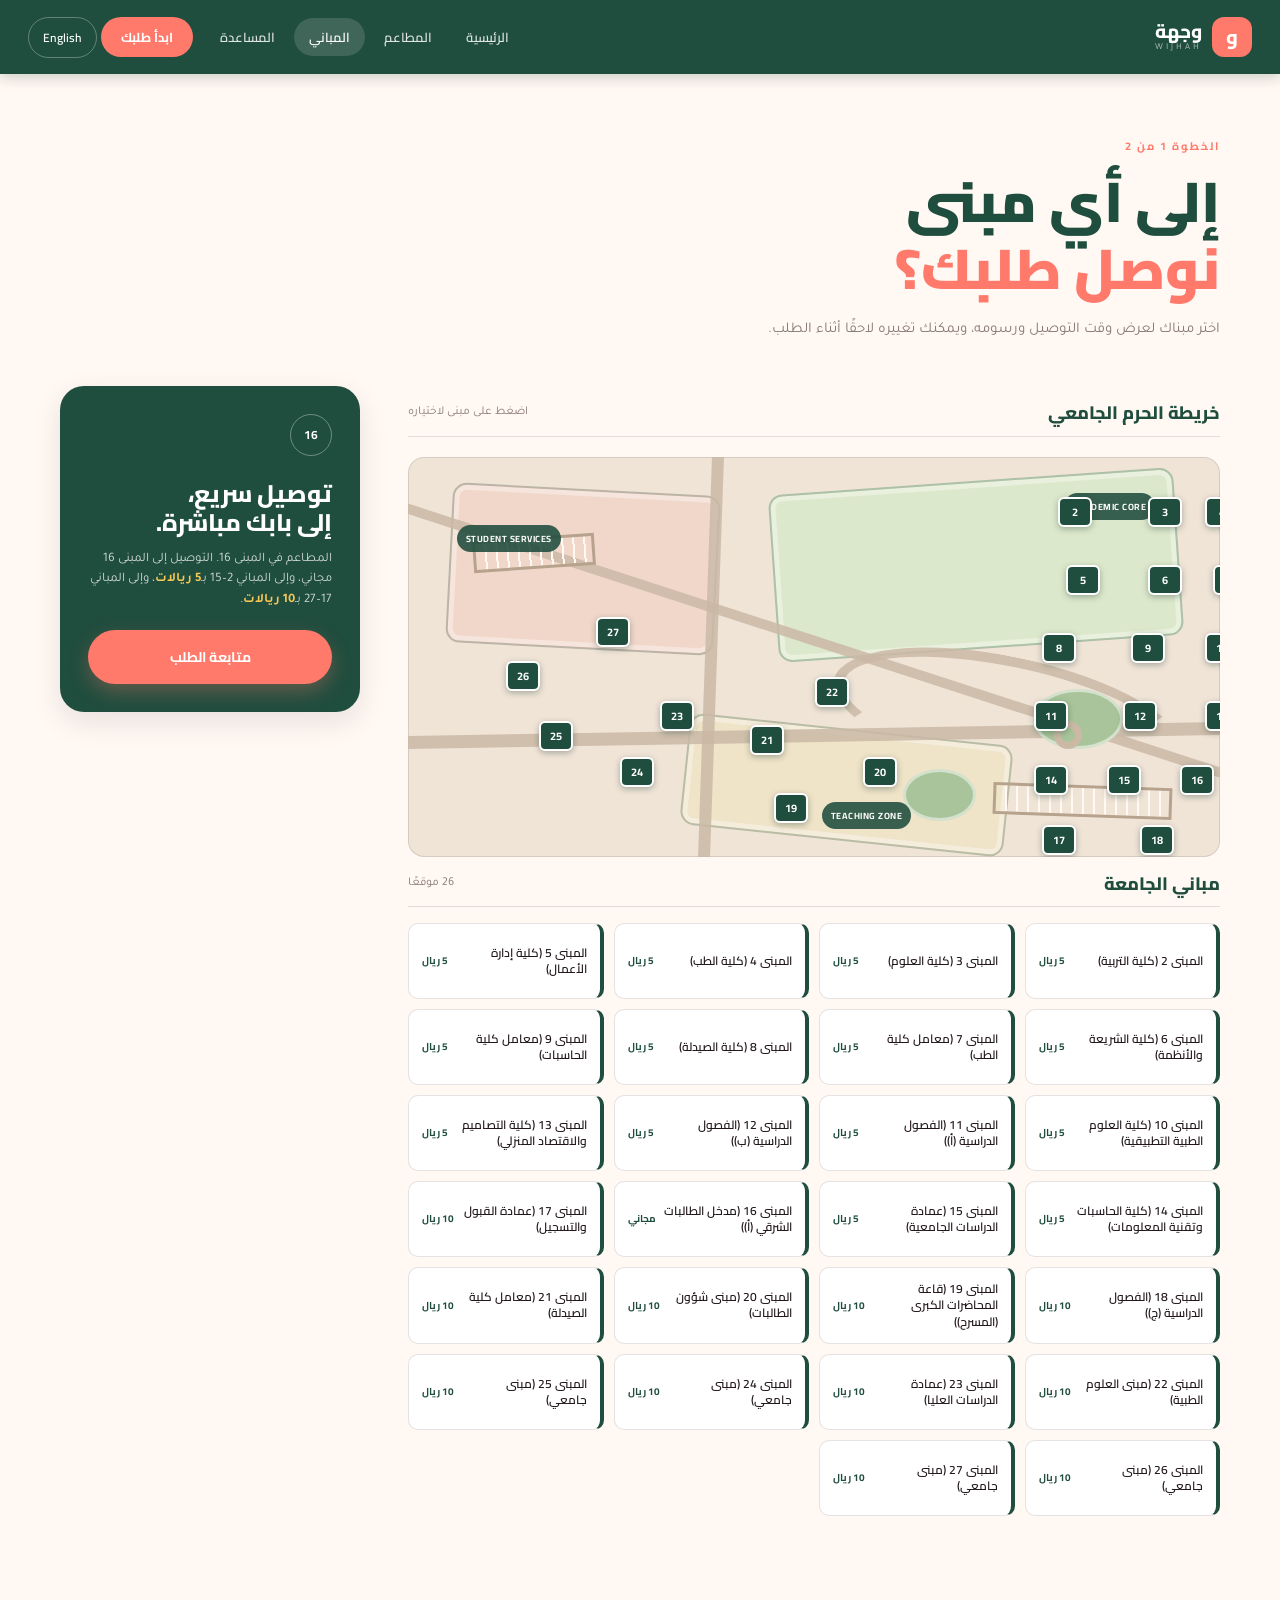
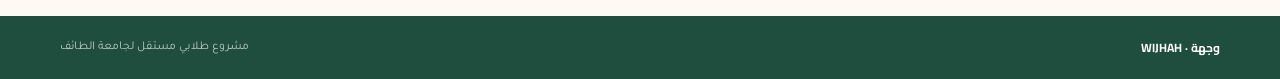
==== commit ba37b9ac: "final" ====
--- a/frontend/about.html
+++ b/frontend/about.html
@@ -4,7 +4,7 @@
   <meta charset="UTF-8">
   <meta name="viewport" content="width=device-width, initial-scale=1.0">
   <title>وجهة | Choose a building</title>
-  <link rel="stylesheet" href="style.css">
+  <link rel="stylesheet" href="./style.css">
   <script>/* Set direction before first paint to avoid an LTR flash. */
     (function () {
       try {
@@ -17,11 +17,16 @@
         document.documentElement.setAttribute('dir', 'rtl');
       }
     }());
- </script>
+  </script>
+  <script>/* Arm the page fade-in before first paint so there is no white flash. */
+    if (!document.documentElement.classList.contains('page-enter')) {
+      document.documentElement.classList.add('page-enter');
+    }
+  </script>
   <script src="script.js" defer></script>
 </head>
 <body>
-  <header class="site-header"><a class="brand" href="index.html"><span class="brand-mark">و</span><span class="brand-wordmark"><b class="brand-arabic">وجهة</b><small>WIJHAH</small></span></a><nav class="main-nav" aria-label="Main navigation"><a href="index.html">Home</a><a href="vendors.html">Vendors</a><a class="active" href="about.html">Buildings</a><a href="contact.html">Help</a><a class="nav-cta" href="OrderPage.html">Start an order <span>&#8599;</span></a></nav></header>
+  <header class="site-header"><a class="brand" href="index.html"><span class="brand-mark">و</span><span class="brand-wordmark"><b class="brand-arabic">وجهة</b><small>WIJHAH</small></span></a><nav class="main-nav" aria-label="Main navigation"><a href="index.html">Home</a><a href="vendors.html">Vendors</a><a class="active" href="about.html">Buildings</a><a href="contact.html">Help</a><a class="nav-cta" href="OrderPage.html">Start an order <span aria-hidden="true">&#8599;</span></a></nav></header>
   <main class="page-width inner-page">
     <section class="page-intro"><p class="eyebrow">STEP 1 OF 2</p><h1>Where should we<br><em>meet you?</em></h1><p>Choose your building to see the delivery time and fee. You can change it later in your order.</p></section>
     <section class="building-layout">
@@ -35,7 +40,7 @@
         </div>
         <div class="list-heading"><h2 id="buildingsTitle">Campus buildings</h2><span id="buildingCount">26 locations</span></div><div class="building-grid" id="buildingGrid"></div>
       </div>
-      <aside class="side-note"><span class="side-note-icon">16</span><h3>Quick delivery,<br>right to your door.</h3><p id="feeInfo">Restaurants are in Building 16. Building 16 is free, buildings 2–15 are <strong>5 SAR</strong>, and buildings 17–27 are <strong>10 SAR</strong>.</p><a class="button button-primary" href="OrderPage.html">Continue to order <span>&#8594;</span></a></aside>
+      <aside class="side-note"><span class="side-note-icon">16</span><h3>Quick delivery,<br>right to your door.</h3><p id="feeInfo">Restaurants are in Building 16. Building 16 is free, buildings 2-15 are <strong>5 SAR</strong>, and buildings 16-27 are <strong>10 SAR</strong>.</p><a class="button button-primary" href="OrderPage.html">Continue to order <span>&#8594;</span></a></aside>
     </section>
   </main>
   <footer class="site-footer"><div class="page-width"><span>وجهة · WIJHAH</span><span>Independent student project for Taif University · <span id="year"></span></span></div></footer>
--- a/frontend/style.css
+++ b/frontend/style.css
@@ -1,681 +1,1206 @@
-@import url('https://fonts.googleapis.com/css2?family=Cairo:wght@400;500;600;700;800&family=DM+Sans:wght@400;500;600;700&display=swap');
-
+/* ==========================================================================
+   WIJHAH · وجهة — style.css
+   Brand identity build — coral / dark green / cream system
+   Fonts: Cairo (headings & UI) · Tajawal (body)
+   ========================================================================== */
+
+@import url('https://fonts.googleapis.com/css2?family=Cairo:wght@400;500;600;700;800;900&family=Tajawal:wght@400;500;700;800&display=swap');
+
+/* --------------------------------------------------------------------------
+   1. Brand tokens
+   -------------------------------------------------------------------------- */
 :root {
-  --ink:#1d453d; --muted:#6f7770; --cream:#fff9f3; --paper:#fffdf9;
-  --green:#205448; --mint:#e4eee5; --orange:#ff766b; --gold:#f6c656;
-  --line:#eadfd4; --coral:#ff766b; --sage:#dfe9dd; --sage-edge:#c8d8c6;
-
-  /* Accent used for focus rings and form highlights. */
-  --accent:#e05d44;
-  --accent-ring:rgba(224,93,68,.1);
-  --accent-ring-strong:rgba(224,93,68,.28);
-
-  /* Elevation scale, shared by cards and interactive surfaces. */
-  --shadow-sm:0 2px 8px rgba(0,0,0,.04);
-  --shadow-md:0 10px 30px rgba(0,0,0,.04);
-  --shadow-lift:0 16px 40px rgba(29,69,61,.13);
-
-  --radius-sm:10px;
-  --radius-md:12px;
-  --radius-lg:18px;
-  --tap:44px; /* minimum comfortable touch target */
-}
-* { box-sizing:border-box; }
-html { scroll-behavior:smooth; }
-body { margin:0; color:var(--ink); background:var(--cream); font-family:'Cairo','DM Sans',sans-serif; font-size:15px; line-height:1.6; overflow-x:hidden; }
-.page-width { width:min(1160px, calc(100% - 64px)); margin:0 auto; }
-/* Frosted-glass header. The page scrolls behind a translucent blur,
-   so the hairline + shadow carry the separation instead of a solid fill. */
+  --primary-color: #FF7A6B;    /* Main coral accent */
+  --secondary-color: #1F4D3E;  /* Dark green — headers, brand */
+  --bg-color: #FFF8F3;         /* Light cream background */
+  --card-bg: #FFFFFF;          /* Card surfaces */
+  --secondary-bg: #E8DED4;     /* Muted beige for background elements */
+  --highlight-color: #F6C656;  /* Yellow highlight badge */
+  --text-color: #22171D;       /* Dark neutral text */
+
+  /* Derived tones */
+  --primary-soft: #FF9487;                 /* coral hover */
+  --primary-tint: rgba(255, 122, 107, .12);/* coral washes */
+  --green-deep: #16382D;                   /* darker green for hover */
+  --text-muted: #8A7A72;                   /* secondary text */
+  --line: rgba(34, 23, 29, .12);           /* hairline borders */
+  --ring: rgba(255, 122, 107, .35);        /* focus halo */
+  --shadow-sm: 0 2px 8px rgba(34, 23, 29, .06);
+  --shadow-md: 0 10px 30px rgba(34, 23, 29, .10);
+  --shadow-lift: 0 16px 40px rgba(34, 23, 29, .14);
+
+  /* Type */
+  --font-heading: 'Cairo', 'Tajawal', sans-serif;
+  --font-body: 'Tajawal', 'Cairo', sans-serif;
+
+  /* Shape & rhythm */
+  --radius-sm: 10px;
+  --radius-md: 16px;
+  --radius-lg: 24px;
+  --radius-pill: 999px;
+  --tap: 46px;
+}
+
+/* --------------------------------------------------------------------------
+   2. Reset & base
+   -------------------------------------------------------------------------- */
+*,
+*::before,
+*::after {
+  margin: 0;
+  padding: 0;
+  box-sizing: border-box;
+}
+
+html { scroll-behavior: smooth; }
+
+body {
+  min-height: 100vh;
+  background: var(--bg-color);
+  color: var(--text-color);
+  font-family: var(--font-body);
+  font-weight: 400;
+  font-size: 15px;
+  line-height: 1.6;
+  -webkit-font-smoothing: antialiased;
+}
+
+/* --------------------------------------------------------------------------
+   Page transition — no white flash between navigations
+   Pages get `page-enter` on first paint (added inline in each document's
+   <html>), which fades the whole page up from a soft cream wash. Outgoing
+   navigations fade the body down via `.page-leaving` before the browser
+   commits the next document.
+   -------------------------------------------------------------------------- */
+@keyframes pageFadeIn {
+  from { opacity: 0; }
+  to   { opacity: 1; }
+}
+
+html.page-enter body {
+  opacity: 0;
+  animation: pageFadeIn .45s cubic-bezier(.4, 0, .2, 1) forwards;
+  /* Promote to its own layer so the fade stays smooth on mobile GPUs. */
+  will-change: opacity;
+}
+
+/* Fade-out on exit. Kept short so the next page feels instant, and the
+   background stays the cream tone so no white frame is ever exposed. */
+html.page-leaving body {
+  opacity: 0;
+  transition: opacity .22s cubic-bezier(.4, 0, .2, 1);
+  pointer-events: none;
+}
+
+/* Even if a page is restored from the back/forward cache mid-transition,
+   normalise the state so content is always fully visible. */
+html.page-restored body { opacity: 1; animation: none; }
+
+img, svg { display: block; max-width: 100%; }
+
+a {
+  color: inherit;
+  text-decoration: none;
+  transition: color .2s ease;
+}
+
+h1, h2, h3, h4, h5, h6 {
+  font-family: var(--font-heading);
+  font-weight: 800;
+  color: var(--secondary-color);
+  line-height: 1.2;
+}
+
+button, input, select, textarea { font-family: inherit; }
+
+::selection { background: var(--primary-color); color: #fff; }
+
+/* Layout container used on every page */
+.page-width {
+  width: calc(100% - 48px);
+  max-width: 1160px;
+  margin-inline: auto;
+}
+
+/* Small uppercase label used above titles */
+.eyebrow {
+  margin-bottom: 12px;
+  color: var(--primary-color);
+  font-family: var(--font-heading);
+  font-size: 11px;
+  font-weight: 700;
+  letter-spacing: 2px;
+  text-transform: uppercase;
+}
+
+/* --------------------------------------------------------------------------
+   3. Header & navigation
+   -------------------------------------------------------------------------- */
 .site-header {
-  position:sticky; top:0; z-index:50; width:100%;
-  padding:0 max(32px, calc((100% - 1280px) / 2));
-  min-height:74px; display:flex; align-items:center; justify-content:space-between; gap:32px;
-  background:rgba(255,255,255,.85);
-  -webkit-backdrop-filter:blur(16px) saturate(180%);
-  backdrop-filter:blur(16px) saturate(180%);
-  border-bottom:1px solid rgba(0,0,0,.05);
-  box-shadow:0 1px 0 rgba(255,255,255,.6) inset;
-}
-/* Safari and older engines: fall back to an opaque bar if blur is unsupported. */
-@supports not ((backdrop-filter:blur(1px)) or (-webkit-backdrop-filter:blur(1px))) {
-  .site-header { background:rgba(255,253,249,.98); }
-}
-
-.brand, .brand:link, .brand:visited { display:flex; align-items:center; gap:10px; min-height:var(--tap); color:var(--ink); font-size:18px; font-weight:700; letter-spacing:0; text-decoration:none; transition:opacity .2s ease; }
-.brand:hover { opacity:.82; }
-.brand-mark { display:grid; place-items:center; width:38px; height:38px; border-radius:50% 50% 50% 8px; background:var(--orange); color:white; font:800 23px/1 'Cairo',sans-serif; box-shadow:0 4px 12px rgba(255,118,107,.35); transform:rotate(-8deg); }
-.brand-wordmark { display:flex; flex-direction:column; line-height:1; }
-.brand-arabic { color:var(--green); font:800 20px/1 'Cairo',sans-serif; }
-.brand-wordmark small { margin-top:4px; color:var(--muted); font:700 8px/1 'DM Sans',sans-serif; letter-spacing:2.4px; }
-.brand-accent { color:var(--orange); }
-/* Top navigation. Text is ink-on-glass, so colour comes from the brand palette
-   rather than the browser's default link blue. */
-.main-nav { display:flex; align-items:center; gap:4px; color:#41564f; font:600 13.5px/1 'Cairo','DM Sans',sans-serif; letter-spacing:.1px; }
-
-.main-nav a,
-.main-nav a:link,
-.main-nav a:visited { position:relative; color:inherit; text-decoration:none; }
-
-/* Pill tabs. Transparent border keeps the height stable between states so
-   hovering never nudges the layout. */
-.main-nav a:not(.nav-cta) {
-  display:inline-flex; align-items:center;
-  min-height:var(--tap); padding:9px 15px;
-  border:1px solid transparent; border-radius:var(--radius-md);
-  transition:color .2s ease, background-color .2s ease, border-color .2s ease;
-}
-.main-nav a:not(.nav-cta):hover { color:var(--green); background:rgba(32,84,72,.06); border-color:rgba(32,84,72,.08); }
-
-/* Active tab: brand-green text, tinted pill, and a bottom indicator. */
-.main-nav a:not(.nav-cta).active { color:var(--green); font-weight:700; background:rgba(32,84,72,.06); }
-.main-nav a:not(.nav-cta).active::after { content:''; position:absolute; left:15px; right:15px; bottom:2px; height:2px; border-radius:2px; background:var(--accent); }
-
-.main-nav a:focus-visible,
-.language-toggle:focus-visible,
-.mobile-nav-toggle:focus-visible { outline:2px solid var(--accent); outline-offset:2px; border-radius:var(--radius-md); }
-
-/* Primary CTA — filled, with a lift, coloured shadow and a press state. */
+  position: sticky;
+  top: 0;
+  z-index: 50;
+  display: flex;
+  align-items: center;
+  justify-content: space-between;
+  gap: 20px;
+  min-height: 74px;
+  padding-inline: 28px;
+  background: var(--secondary-color);
+  box-shadow: 0 2px 14px rgba(22, 56, 45, .25);
+}
+
+.brand {
+  display: flex;
+  align-items: center;
+  gap: 10px;
+  flex: 0 0 auto;
+  color: #fff;
+}
+
+.brand-mark {
+  display: grid;
+  place-items: center;
+  width: 40px;
+  height: 40px;
+  border-radius: 12px;
+  background: var(--primary-color);
+  color: #fff;
+  font-family: var(--font-heading);
+  font-size: 20px;
+  font-weight: 800;
+}
+
+.brand-wordmark { display: flex; flex-direction: column; line-height: 1.15; }
+.brand-wordmark small { color: rgba(255, 255, 255, .65); font-size: 9px; letter-spacing: 3px; }
+.brand-arabic { font-family: var(--font-heading); font-size: 19px; font-weight: 800; }
+
+.main-nav {
+  display: flex;
+  align-items: center;
+  gap: 4px;
+}
+
+.main-nav a {
+  padding: 9px 15px;
+  border-radius: var(--radius-pill);
+  color: rgba(255, 255, 255, .85);
+  font-family: var(--font-heading);
+  font-size: 13px;
+  font-weight: 600;
+  transition: background-color .2s ease, color .2s ease;
+}
+
+.main-nav a:hover { background: rgba(255, 255, 255, .1); color: #fff; }
+.main-nav a.active { background: rgba(255, 255, 255, .14); color: #fff; }
+
+/* Coral CTA button inside the nav */
 .main-nav .nav-cta {
-  margin-inline-start:10px; padding:11px 20px; min-height:var(--tap);
-  border:1px solid var(--accent); border-radius:999px;
-  background:var(--accent); color:#fff; font-weight:700; white-space:nowrap;
-  box-shadow:0 4px 14px var(--accent-ring-strong);
-  transition:background-color .2s ease, box-shadow .2s ease, transform .18s ease;
-}
-/* Explicit, repeated so the generic `a { color:inherit }` reset cannot win. */
-.main-nav a.nav-cta,
-.main-nav a.nav-cta:link,
-.main-nav a.nav-cta:visited { color:#fff; }
-.main-nav .nav-cta:hover { background:#d0523a; color:#fff; box-shadow:0 10px 24px var(--accent-ring-strong); transform:translateY(-2px); }
-.main-nav .nav-cta:active { transform:translateY(0); box-shadow:0 2px 8px var(--accent-ring-strong); }
-.main-nav .nav-cta.active-cta { background:var(--accent); box-shadow:0 10px 24px var(--accent-ring-strong); }
-
-.language-toggle {
-  margin-inline-start:6px; padding:9px 15px; min-height:var(--tap);
-  border:1px solid rgba(32,84,72,.18); border-radius:999px; background:transparent;
-  color:var(--green); cursor:pointer; font:700 11px/1 'DM Sans',sans-serif; letter-spacing:.5px;
-  transition:background-color .2s ease, border-color .2s ease, color .2s ease, transform .18s ease;
-}
-.language-toggle:hover { background:rgba(32,84,72,.07); border-color:rgba(32,84,72,.3); transform:translateY(-1px); }
-
+  margin-inline-start: 8px;
+  padding: 10px 20px;
+  background: var(--primary-color);
+  color: #fff;
+  font-weight: 700;
+}
+
+.main-nav .nav-cta:hover {
+  background: var(--primary-soft);
+  transform: translateY(-1px);
+  box-shadow: 0 8px 20px rgba(255, 122, 107, .35);
+}
+
+.nav-cta {
+  transition: background-color .2s ease, transform .2s ease, box-shadow .2s ease;
+}
+
+/* Controls injected by script.js */
+.language-toggle,
 .mobile-nav-toggle {
-  display:none; padding:10px 14px; min-height:var(--tap);
-  border:1px solid rgba(32,84,72,.18); border-radius:999px; background:transparent;
-  color:var(--green); cursor:pointer; font:700 11px/1 'DM Sans',sans-serif;
-  transition:background-color .2s ease, border-color .2s ease, color .2s ease;
-}
-.mobile-nav-toggle:hover { background:rgba(32,84,72,.07); border-color:rgba(32,84,72,.3); }
-.hero { min-height:530px; display:grid; grid-template-columns:1fr 1.02fr; align-items:center; gap:50px; padding-top:35px; }
-.eyebrow { margin:0 0 17px; color:var(--orange); font-size:10px; font-weight:700; letter-spacing:1.8px; }
-h1,h2,h3,p { margin-top:0; }
-h1 { margin-bottom:20px; font-size:clamp(45px, 6vw, 76px); line-height:1.08; letter-spacing:-1.8px; font-weight:800; }
-h1 em,h2 em { color:var(--orange); font-family:'Cairo',sans-serif; font-weight:800; }
-.hero-text { max-width:390px; margin-bottom:28px; color:var(--muted); font-size:16px; }
-.hero-actions { display:flex; align-items:center; gap:22px; }
+  border: 1px solid rgba(255, 255, 255, .3);
+  border-radius: var(--radius-pill);
+  background: transparent;
+  color: #fff;
+  cursor: pointer;
+  font: 600 12px var(--font-heading);
+  padding: 8px 14px;
+  transition: background-color .2s ease, color .2s ease;
+}
+
+.language-toggle:hover { background: rgba(255, 255, 255, .12); }
+.mobile-nav-toggle { display: none; }
+
+/* --------------------------------------------------------------------------
+   4. Buttons
+   -------------------------------------------------------------------------- */
 .button {
-  display:inline-flex; align-items:center; justify-content:center; gap:14px;
-  min-height:var(--tap); padding:13px 22px;
-  border:0; border-radius:var(--radius-md);
-  font:600 13.5px 'DM Sans',sans-serif; cursor:pointer;
-  transition:transform .18s ease, background-color .2s ease, box-shadow .2s ease;
-}
-.button:hover { transform:translateY(-2px); }
-.button:active { transform:translateY(0); }
-.button:focus-visible { outline:2px solid var(--accent); outline-offset:3px; }
-.button-primary { background:var(--accent); color:white; box-shadow:0 6px 18px var(--accent-ring-strong); }
-.button-primary:hover { background:#d0523a; box-shadow:0 12px 26px var(--accent-ring-strong); }
-.button-primary:active { box-shadow:0 3px 10px var(--accent-ring-strong); }
-.button:disabled,.button[disabled] { opacity:.6; cursor:not-allowed; transform:none; box-shadow:none; }
-.button span,.text-link span,.feature-card a span { font-size:18px; line-height:1; }
-/* Anchor elements inherit brand colours instead of the browser's default blue. */
-a { color:inherit; text-decoration:none; }
-a:visited { color:inherit; }
-.delivery-note { padding-inline-start:19px; border-inline-start:1px solid var(--line); color:var(--muted); font-size:11px; line-height:1.35; }
-.delivery-note strong { color:var(--ink); font-size:15px; }
-.hero-art { position:relative; height:430px; overflow:hidden; background:var(--mint); border:1px solid #9ebfc1; box-shadow:12px 12px 0 var(--orange); }
-.sun { position:absolute; width:220px; height:220px; top:-82px; right:-18px; border-radius:50%; background:var(--orange); }
-.campus-card { position:absolute; z-index:2; left:11%; top:13%; width:214px; padding:25px 22px; background:var(--paper); border-left:5px solid var(--coral); box-shadow:10px 12px 0 rgba(7,91,97,.16); }
-.campus-label,.campus-small { display:block; color:var(--muted); font-size:9px; letter-spacing:1.2px; }
-.campus-card strong { display:block; margin:25px 0 20px; color:var(--green); font:800 25px/1.25 'Cairo',sans-serif; }
-.campus-line { display:block; width:40px; height:3px; margin-bottom:12px; background:var(--orange); }
-.building-shape { position:absolute; bottom:56px; background:var(--coral); color:#fff0db; text-align:center; font:600 12px 'DM Sans',sans-serif; }
-.building-shape:after { content:''; position:absolute; left:15%; right:15%; bottom:18px; height:50px; background:repeating-linear-gradient(90deg,#b7d1c0 0 7px,transparent 7px 17px),repeating-linear-gradient(0deg,#b7d1c0 0 7px,transparent 7px 18px); opacity:.6; }
-.building-one { right:19%; width:180px; height:220px; padding-top:13px; }
-.building-two { right:2%; width:105px; height:150px; padding-top:13px; background:var(--green); }
-.ground-line { position:absolute; bottom:55px; left:0; right:0; border-bottom:2px solid #76aeb0; }
-/* Steps (01 / 02 / 03). The container stacks; each step is a row whose number
-   badge leads and whose text follows. `row` + logical flow mirrors on its own,
-   so no [dir="rtl"] override is needed. */
+  display: inline-flex;
+  align-items: center;
+  justify-content: center;
+  gap: 10px;
+  min-height: var(--tap);
+  padding: 12px 28px;
+  border: 2px solid transparent;
+  border-radius: var(--radius-pill);
+  background: transparent;
+  color: var(--secondary-color);
+  font: 700 14px var(--font-heading);
+  cursor: pointer;
+  transition: background-color .22s ease, color .22s ease,
+              box-shadow .22s ease, transform .22s ease;
+}
+
+.button span { font-size: 16px; line-height: 1; }
+
+.button-primary {
+  background: var(--primary-color);
+  color: #fff;
+  box-shadow: 0 8px 20px rgba(255, 122, 107, .3);
+}
+
+.button-primary:hover {
+  background: var(--primary-soft);
+  transform: translateY(-2px);
+  box-shadow: 0 12px 26px rgba(255, 122, 107, .38);
+}
+
+.button-primary:active { transform: translateY(0); }
+.button:disabled, .button[disabled] { opacity: .55; cursor: not-allowed; transform: none; box-shadow: none; }
+.button:focus-visible { outline: 3px solid var(--ring); outline-offset: 3px; }
+
+/* Inline pill link ("View delivery prices →") */
+.text-link {
+  display: inline-flex;
+  align-items: center;
+  gap: 8px;
+  padding: 9px 18px;
+  border: 1px solid var(--line);
+  border-radius: var(--radius-pill);
+  background: var(--card-bg);
+  color: var(--secondary-color);
+  font-family: var(--font-heading);
+  font-size: 12px;
+  font-weight: 700;
+  transition: background-color .22s ease, color .22s ease,
+              border-color .22s ease, transform .22s ease;
+}
+
+.text-link:hover {
+  background: var(--secondary-color);
+  border-color: var(--secondary-color);
+  color: #fff;
+  transform: translateY(-1px);
+}
+
+/* --------------------------------------------------------------------------
+   5. Hero (home page)
+   -------------------------------------------------------------------------- */
+.hero {
+  display: grid;
+  grid-template-columns: 1.05fr 1fr;
+  align-items: center;
+  gap: 60px;
+  padding-block: 70px 40px;
+  min-height: 520px;
+}
+
+.hero h1 {
+  font-size: clamp(42px, 5.6vw, 64px);
+  font-weight: 900;
+  letter-spacing: -1px;
+  margin-bottom: 18px;
+}
+
+.hero h1 em { color: var(--primary-color); font-style: normal; }
+.hero-text { max-width: 430px; color: var(--text-muted); font-size: 16px; }
+
+.hero-actions {
+  display: flex;
+  align-items: center;
+  gap: 20px;
+  margin-top: 30px;
+}
+
+.delivery-note {
+  padding-inline-start: 18px;
+  border-inline-start: 1px solid var(--line);
+  color: var(--text-muted);
+  font-size: 11px;
+  line-height: 1.35;
+}
+
+.delivery-note strong { color: var(--text-color); font-size: 15px; font-family: var(--font-heading); }
+
+/* Illustrated panel */
+.hero-art {
+  position: relative;
+  height: 420px;
+  overflow: hidden;
+  border-radius: var(--radius-lg);
+  background: var(--secondary-bg);
+  box-shadow: var(--shadow-md);
+}
+
+.sun {
+  position: absolute;
+  width: 200px;
+  height: 200px;
+  top: -70px;
+  inset-inline-end: -40px;
+  border-radius: 50%;
+  background: var(--primary-color);
+  opacity: .9;
+}
+
+.campus-card {
+  position: absolute;
+  z-index: 2;
+  inset-inline-start: 10%;
+  top: 14%;
+  width: 220px;
+  padding: 24px 22px;
+  border-radius: var(--radius-md);
+  background: var(--card-bg);
+  box-shadow: var(--shadow-md);
+}
+
+.campus-card strong {
+  display: block;
+  margin-bottom: 16px;
+  color: var(--secondary-color);
+  font: 800 22px/1.3 var(--font-heading);
+}
+
+.campus-label, .campus-small { display: block; color: var(--text-muted); font-size: 10px; letter-spacing: 1.2px; }
+.campus-line { display: block; width: 42px; height: 4px; margin-bottom: 12px; border-radius: 2px; background: var(--primary-color); }
+
+.building-shape {
+  position: absolute;
+  z-index: 1;
+  bottom: 56px;
+  border-radius: 8px 8px 0 0;
+  background: var(--primary-color);
+  color: #fff;
+  text-align: center;
+  font: 600 12px var(--font-heading);
+  padding-top: 14px;
+}
+
+.building-one { inset-inline-end: 20%; width: 170px; height: 210px; }
+.building-two { inset-inline-end: 4%; width: 100px; height: 145px; background: var(--secondary-color); }
+
+.ground-line {
+  position: absolute;
+  bottom: 55px;
+  inset-inline: 0;
+  border-bottom: 2px solid rgba(34, 23, 29, .18);
+}
+
+/* --------------------------------------------------------------------------
+   6. Quick steps strip & spotlight section (home)
+   -------------------------------------------------------------------------- */
 .quick-strip {
-  display:flex; flex-direction:column; align-items:stretch;
-  gap:24px; padding-block:25px 42px; padding-inline:24px;
-  border-top:4px solid var(--orange); border-bottom:1px solid var(--line);
-  background:var(--paper); text-align:start;
-}
-.quick-strip > div {
-  display:flex; flex-direction:row; align-items:center; justify-content:flex-start;
-  gap:16px; text-align:start; min-width:0;
-}
+  display: grid;
+  grid-template-columns: repeat(3, 1fr);
+  gap: 24px;
+  padding: 28px 32px;
+  border-block: 1px solid var(--line);
+  border-radius: var(--radius-lg);
+  background: var(--card-bg);
+  box-shadow: var(--shadow-sm);
+}
+
+.quick-strip > div { display: flex; align-items: center; gap: 16px; }
+
 .quick-icon {
-  display:grid; place-items:center; flex:0 0 auto;
-  width:34px; height:34px; border:1px solid #c9cec6; border-radius:50%;
-  color:var(--orange); font-size:10px; font-weight:700;
-}
-.quick-strip > div > div { min-width:0; }
-.quick-strip strong,.quick-strip small { display:block; }
-.quick-strip strong { font-size:13px; }
-.quick-strip small { color:var(--muted); font-size:11px; }
-.spotlight { padding:90px 0 110px; }.section-heading { display:flex; justify-content:space-between; align-items:end; margin-bottom:34px; }.section-heading h2 { margin:0; font-size:38px; line-height:1.1; letter-spacing:-1.5px; }.text-link { display:inline-flex; align-items:center; gap:8px; padding:9px 16px; border:1px solid var(--line); border-radius:999px; background:var(--paper); color:var(--green); text-decoration:none; font-size:12px; font-weight:700; transition:background-color .22s ease, color .22s ease, border-color .22s ease, transform .22s ease; }
-.text-link:visited { color:var(--green); }
-.text-link:hover { background:var(--green); border-color:var(--green); color:#fff; transform:translateY(-1px); }
-.text-link span { margin-inline-start:0; }
-.spotlight-grid { display:grid; grid-template-columns:1fr 1fr; gap:17px; }
-/* Card layout: padding clears the CTA at the bottom so the copy never collides with it. */
-.feature-card { display:flex; flex-direction:column; min-height:290px; padding:34px 34px 92px; position:relative; overflow:hidden; border-radius:18px; }
-.feature-card h3 { position:relative; margin:22px 0 14px; font-size:29px; line-height:1.2; letter-spacing:0; }
-.feature-card p { position:relative; max-width:310px; margin:0; color:var(--muted); font-size:13px; line-height:1.65; }
-/* Card CTAs render as pill buttons that inherit the card's own palette. */
-.feature-card a { position:absolute; inset-inline-start:34px; bottom:30px; display:inline-flex; align-items:center; gap:10px; padding:11px 20px; border:2px solid currentColor; border-radius:999px; color:var(--ink); text-decoration:none; font:700 12px 'DM Sans',sans-serif; letter-spacing:.2px; transition:background-color .22s ease, color .22s ease, border-color .22s ease, box-shadow .22s ease, transform .22s ease; }
-.feature-card a:visited { color:var(--ink); }
-.feature-card a:hover { background:var(--ink); border-color:var(--ink); color:#fff; box-shadow:0 8px 20px rgba(29,69,61,.22); transform:translateY(-2px); }
-.feature-dark a { color:#fff; border-color:var(--orange); }
-.feature-dark a:visited { color:#fff; }
-.feature-dark a:hover { background:var(--orange); border-color:var(--orange); color:var(--ink); box-shadow:0 8px 20px rgba(255,118,107,.32); }
-/* Sage/blush pairing: warm card is a soft sand-sage wash in the brand family, dark card stays deep green. */
-.feature-warm { background:var(--sage); border:1px solid var(--sage-edge); }
-.feature-warm h3 { color:var(--ink); }
-.feature-warm p { color:#4b6a5c; }
-.feature-warm .card-number { color:#5d8a72; }
-.feature-warm a { color:var(--green); border-color:var(--green); }
-.feature-warm a:visited { color:var(--green); }
-.feature-warm a:hover { background:var(--green); border-color:var(--green); color:#fff; box-shadow:0 8px 20px rgba(32,84,72,.26); }
-.feature-dark { background:var(--green); color:white; }
-.feature-dark p { color:#c4d6cc; }
-.card-number { font-size:11px; font-weight:700; letter-spacing:1px; color:var(--coral); }
-.feature-dark .card-number { color:var(--coral); }
-.site-footer { padding:20px 0; background:var(--ink); color:#b9c5bf; font-size:11px; }.site-footer .page-width { display:flex; justify-content:space-between; }.site-footer .page-width > span:first-child { color:white; font-weight:700; }
-.inner-page { padding:72px 0 100px; }.page-intro { max-width:600px; }.page-intro h1 { font-size:clamp(45px,6vw,68px); margin-bottom:18px; }.page-intro > p:last-child { max-width:430px; color:var(--muted); }.compact-intro { margin-bottom:42px; }
-.building-layout { display:grid; grid-template-columns:1fr 300px; gap:62px; align-items:start; margin-top:58px; }.list-heading { display:flex; justify-content:space-between; align-items:center; padding-bottom:14px; border-bottom:1px solid var(--line); }.list-heading h2 { margin:0; font-size:18px; }.list-heading span { color:var(--muted); font-size:12px; }.building-grid { display:grid; grid-template-columns:repeat(4,1fr); gap:10px; margin-top:17px; }.building-button { min-height:76px; display:flex; align-items:center; justify-content:space-between; gap:8px; padding:13px; border:1px solid var(--line); border-inline-start:4px solid var(--green); background:var(--paper); color:var(--ink); cursor:pointer; text-align:start; font:600 12px/1.35 'Cairo','DM Sans',sans-serif; }.building-button span { max-width:145px; }.building-button small { flex:none; color:var(--green); font-size:10px; font-weight:700; }.building-button { border-radius:var(--radius-sm); transition:border-color .2s ease, background-color .2s ease, box-shadow .2s ease, transform .2s ease; }
-.building-button:hover,.building-button.selected { border-color:var(--accent); border-inline-start-color:var(--accent); background:#fff6f2; box-shadow:var(--shadow-sm); transform:translateY(-2px); }.side-note { padding:28px; background:var(--green); color:white; border-top:5px solid var(--orange); border-radius:18px; }.side-note-icon { display:grid; place-items:center; width:42px; height:42px; margin-bottom:32px; border:1px solid #94b3a1; border-radius:50%; font-size:11px; }.side-note h3 { font:800 27px/1.25 'Cairo',sans-serif; }.side-note p { color:#c5d5cc; font-size:13px; }.side-note strong { color:white; }.side-note .button { margin-top:16px; background:var(--orange); color:white; }
-.order-layout,.contact-layout { display:grid; grid-template-columns:1.35fr .75fr; gap:70px; align-items:start; }
-.form-section { padding:0 0 28px; margin-bottom:29px; border-bottom:1px solid var(--line); }
+  display: grid;
+  place-items: center;
+  flex: 0 0 auto;
+  width: 38px;
+  height: 38px;
+  border-radius: 50%;
+  background: var(--primary-tint);
+  color: var(--primary-color);
+  font: 700 11px var(--font-heading);
+}
+
+.quick-strip strong { display: block; font-family: var(--font-heading); font-size: 14px; }
+.quick-strip small { display: block; color: var(--text-muted); font-size: 12px; }
+
+.spotlight { padding: 80px 0 100px; }
+
+.section-heading {
+  display: flex;
+  align-items: flex-end;
+  justify-content: space-between;
+  gap: 20px;
+  margin-bottom: 32px;
+}
+
+.section-heading h2 { font-size: clamp(28px, 3.4vw, 38px); line-height: 1.15; }
+
+.spotlight-grid {
+  display: grid;
+  grid-template-columns: 1fr 1fr;
+  gap: 20px;
+}
+
+.feature-card {
+  position: relative;
+  display: flex;
+  flex-direction: column;
+  min-height: 300px;
+  padding: 34px 34px 96px;
+  overflow: hidden;
+  border-radius: var(--radius-lg);
+  background: var(--card-bg);
+  box-shadow: var(--shadow-sm);
+  transition: transform .25s ease, box-shadow .25s ease;
+}
+
+.feature-card:hover { transform: translateY(-4px); box-shadow: var(--shadow-lift); }
+.feature-card h3 { position: relative; margin: 16px 0 12px; font-size: 28px; }
+.feature-card p { position: relative; max-width: 320px; color: var(--text-muted); font-size: 14px; }
+
+.card-number { font: 800 12px var(--font-heading); letter-spacing: 2px; color: var(--primary-color); }
+
+.feature-card a {
+  position: absolute;
+  inset-inline-start: 34px;
+  bottom: 30px;
+  display: inline-flex;
+  align-items: center;
+  gap: 10px;
+  padding: 11px 22px;
+  border: 2px solid currentColor;
+  border-radius: var(--radius-pill);
+  color: var(--secondary-color);
+  font: 700 12px var(--font-heading);
+  transition: background-color .22s ease, color .22s ease, transform .22s ease;
+}
+
+.feature-card a:hover {
+  background: var(--secondary-color);
+  border-color: var(--secondary-color);
+  color: #fff;
+  transform: translateY(-2px);
+}
+
+/* Warm variant — beige wash */
+.feature-warm { background: var(--secondary-bg); border: 1px solid rgba(34, 23, 29, .05); }
+.feature-warm p { color: #6E5B50; }
+
+/* Dark variant — green panel */
+.feature-dark { background: var(--secondary-color); color: #fff; }
+.feature-dark h3 { color: #fff; }
+.feature-dark p { color: rgba(255, 255, 255, .75); }
+.feature-dark .card-number { color: var(--highlight-color); }
+.feature-dark a { color: #fff; border-color: var(--primary-color); }
+.feature-dark a:hover { background: var(--primary-color); border-color: var(--primary-color); color: #fff; }
+
+/* --------------------------------------------------------------------------
+   7. Inner pages
+   -------------------------------------------------------------------------- */
+.inner-page { padding: 64px 0 100px; }
+
+.page-intro { max-width: 620px; margin-bottom: 44px; }
+.page-intro h1 { font-size: clamp(38px, 5vw, 56px); font-weight: 900; margin-bottom: 16px; }
+.page-intro h1 em { color: var(--primary-color); font-style: normal; }
+.page-intro > p:last-child { max-width: 460px; color: var(--text-muted); }
+.compact-intro { margin-bottom: 40px; }
+
+/* --------------------------------------------------------------------------
+   8. Vendors page
+   -------------------------------------------------------------------------- */
+.vendor-toolbar {
+  display: flex;
+  align-items: flex-end;
+  justify-content: space-between;
+  gap: 20px;
+  padding: 18px 0;
+  margin-bottom: 24px;
+  border-block: 1px solid var(--line);
+}
+
+.vendor-toolbar strong { display: block; font-family: var(--font-heading); font-size: 14px; }
+.vendor-toolbar span { display: block; margin-top: 2px; color: var(--text-muted); font-size: 12px; }
+
+.vendor-grid {
+  display: grid;
+  grid-template-columns: repeat(2, 1fr);
+  gap: 20px;
+}
+
+.vendor-card {
+  position: relative;
+  overflow: hidden;
+  border-radius: var(--radius-md);
+  background: var(--card-bg);
+  box-shadow: var(--shadow-sm);
+  transition: transform .25s ease, box-shadow .25s ease;
+}
+
+.vendor-card:hover { transform: translateY(-4px); box-shadow: var(--shadow-md); }
+
+/* Colored top strip per vendor accent */
+.vendor-card::before { content: ''; display: block; height: 8px; background: var(--secondary-color); }
+.vendor-card.accent-gold::before { background: var(--highlight-color); }
+.vendor-card.accent-coral::before { background: var(--primary-color); }
+.vendor-card.accent-mint::before { background: #9CC5B0; }
+.vendor-card.accent-blue::before { background: #7FA8B8; }
+
+.vendor-card-body { padding: 24px; }
+.vendor-card-header { display: flex; align-items: flex-start; justify-content: space-between; gap: 14px; }
+.vendor-card h2 { margin-bottom: 4px; font-size: 22px; }
+.vendor-category { color: var(--text-muted); font-size: 12px; }
+
+.vendor-eta {
+  min-width: 58px;
+  padding: 7px 10px;
+  border-radius: var(--radius-sm);
+  background: var(--primary-tint);
+  color: #D8543F;
+  font: 700 11px var(--font-heading);
+  text-align: center;
+  white-space: nowrap;
+}
+
+.vendor-meta { display: flex; gap: 16px; margin: 20px 0 14px; color: var(--text-muted); font-size: 12px; }
+.vendor-menu { border-top: 1px solid var(--line); }
+
+.menu-row {
+  display: flex;
+  align-items: center;
+  justify-content: space-between;
+  gap: 12px;
+  padding: 13px 0;
+  border-bottom: 1px solid var(--line);
+  transition: background-color .2s ease;
+}
+
+.menu-row > div:first-child { flex: 1 1 auto; min-width: 0; }
+.menu-row strong { display: block; font-family: var(--font-heading); font-size: 13.5px; }
+.menu-row small { display: block; margin-top: 2px; color: var(--text-muted); font-size: 11.5px; }
+
+.menu-price {
+  display: flex;
+  align-items: center;
+  gap: 10px;
+  flex: 0 0 auto;
+  margin-inline-start: auto;
+  color: var(--secondary-color);
+  font: 700 13px var(--font-heading);
+  font-variant-numeric: tabular-nums;
+  white-space: nowrap;
+}
+
+.menu-add {
+  display: grid;
+  place-items: center;
+  flex: 0 0 auto;
+  width: 36px;
+  height: 36px;
+  padding: 0;
+  border: 1px solid var(--primary-color);
+  border-radius: var(--radius-sm);
+  background: transparent;
+  color: var(--primary-color);
+  cursor: pointer;
+  font-size: 18px;
+  line-height: 1;
+  transition: background-color .2s ease, color .2s ease, transform .18s ease;
+}
+
+.menu-add:hover { background: var(--primary-color); color: #fff; transform: scale(1.06); }
+.menu-add:active { transform: scale(.94); }
+.menu-add:focus-visible { outline: 2px solid var(--ring); outline-offset: 2px; }
+
+/* --------------------------------------------------------------------------
+   9. Forms (order & contact)
+   -------------------------------------------------------------------------- */
+.order-layout,
+.contact-layout {
+  display: grid;
+  grid-template-columns: 1.35fr .75fr;
+  gap: 48px;
+  align-items: start;
+}
+
+.contact-layout { margin-top: 12px; }
+
+.form-section { padding-bottom: 26px; margin-bottom: 26px; border-bottom: 1px solid var(--line); }
+
 .form-section-title {
-  display:flex; flex-direction:row; align-items:center; justify-content:flex-start;
-  gap:16px; margin-bottom:22px; text-align:start;
-}
-.form-section-title span { display:grid; place-items:center; width:26px; height:26px; border-radius:50%; background:rgba(224,93,68,.1); color:var(--accent); font-size:11px; font-weight:700; }
-.form-section-title h2 { margin:0; font-size:19px; letter-spacing:-.3px; }
-.field-row { display:grid; grid-template-columns:1fr 1fr; gap:18px; align-items:start; }
-
-/* ---- Field wrapper ----
-   Every control sits in a .field so label, control and hint share one rhythm.
-   The label is always its own line, which keeps English and Arabic aligned. */
-.field { display:block; margin-bottom:18px; min-width:0; }
-.field-row .field,
-.field:last-child { margin-bottom:0; }
-
-/* ---- Labels ----
-   Scoped to .field so nav/utility labels are never caught by this rule, and
-   scoped to direct children so a future nested label cannot stack twice. */
+  display: flex;
+  align-items: center;
+  gap: 14px;
+  margin-bottom: 20px;
+}
+
+.form-section-title span {
+  display: grid;
+  place-items: center;
+  width: 28px;
+  height: 28px;
+  border-radius: 50%;
+  background: var(--primary-tint);
+  color: var(--primary-color);
+  font: 700 11px var(--font-heading);
+}
+
+.form-section-title h2 { font-size: 19px; }
+
+.field { display: block; margin-bottom: 18px; min-width: 0; }
+.field-row { display: grid; grid-template-columns: 1fr 1fr; gap: 18px; align-items: start; }
+.field-row .field, .field:last-child { margin-bottom: 0; }
+
 .field > label {
-  display:block;
-  margin-bottom:8px;
-  color:var(--ink);
-  font-size:12.5px;
-  font-weight:600;
-  letter-spacing:.1px;
-  line-height:1.4;
-  text-align:start;
-}
-
-/* ---- Shared control styling (input, select, textarea) ---- */
-input,
-select,
-textarea {
-  text-decoration:none !important;   /* never inherit an underline or squiggle */
-  display:block;
-  width:100%;
-  max-width:100%;
-  min-height:var(--tap);
-  padding:13px 16px;
-  border:1px solid rgba(0,0,0,.1);
-  border-radius:var(--radius-md);
-  outline:none;
-  background:var(--paper);
-  color:var(--ink);
-  font:400 14px 'DM Sans',sans-serif;
-  transition:border-color .2s ease, box-shadow .2s ease, background-color .2s ease;
-}
-textarea { min-height:104px; padding-top:14px; padding-bottom:14px; resize:vertical; }
-
-input::placeholder,
-textarea::placeholder { color:#9aa3a0; }
-
-/* Spelling/grammar squiggles are a browser overlay, not real decoration -
-   `spellcheck="false"` in the markup is what switches them off. This hides the
-   residual decoration browsers may still paint on autofilled or invalid fields. */
-input,
-textarea,
-select,
-input::spelling-error,
-input::grammar-error,
-textarea::spelling-error,
-textarea::grammar-error { text-decoration-line:none !important; }
-
-/* Focus: accent border plus a soft halo instead of the browser ring. */
-input:focus,
-select:focus,
-textarea:focus {
-  border-color:var(--accent);
-  box-shadow:0 0 0 4px var(--accent-ring);
-  background:#fff;
-}
-
-/* Invalid state (HTML5 constraint validation) reads as a warning, not an error,
-   until the user has actually interacted - :user-invalid handles that. */
-input:user-invalid,
-select:user-invalid,
-textarea:user-invalid { border-color:rgba(224,93,68,.55); }
-
-/* ---- Select: strip the native chrome, draw our own arrow ---- */
+  display: block;
+  margin-bottom: 8px;
+  color: var(--text-color);
+  font-family: var(--font-heading);
+  font-size: 13px;
+  font-weight: 700;
+  text-align: start;
+}
+
+input, select, textarea {
+  display: block;
+  width: 100%;
+  max-width: 100%;
+  min-height: var(--tap);
+  padding: 12px 16px;
+  border: 1px solid var(--line);
+  border-radius: var(--radius-sm);
+  outline: none;
+  background: var(--card-bg);
+  color: var(--text-color);
+  font: 400 14px var(--font-body);
+  transition: border-color .2s ease, box-shadow .2s ease;
+}
+
+textarea { min-height: 110px; resize: vertical; }
+
+input::placeholder, textarea::placeholder { color: #B4A79F; }
+
+input:focus, select:focus, textarea:focus {
+  border-color: var(--primary-color);
+  box-shadow: 0 0 0 4px var(--primary-tint);
+}
+
+input:user-invalid, select:user-invalid, textarea:user-invalid { border-color: var(--primary-color); }
+
 select {
-  appearance:none;
-  -webkit-appearance:none;
-  -moz-appearance:none;
-  padding-inline-end:46px;     /* room for the arrow */
-  cursor:pointer;
-  /* Inline SVG chevron, so there is no extra request and it scales cleanly. */
-  background-image:url("data:image/svg+xml,%3Csvg xmlns='http://www.w3.org/2000/svg' width='14' height='9' viewBox='0 0 14 9' fill='none'%3E%3Cpath d='M1 1.5L7 7.5L13 1.5' stroke='%23205448' stroke-width='2' stroke-linecap='round' stroke-linejoin='round'/%3E%3C/svg%3E");
-  background-repeat:no-repeat;
-  background-position:right 18px center;
-  background-size:14px 9px;
-  text-overflow:ellipsis;      /* long option text truncates, never scrolls */
-  white-space:nowrap;
-  overflow:hidden;
-}
-[dir="rtl"] select { background-position:left 18px center; }
-
-/* The dropdown list itself is rendered by the OS, so keep it readable. */
-select option { padding:10px 12px; background:var(--paper); color:var(--ink); font:400 14px 'DM Sans',sans-serif; }
-select:focus { background-image:url("data:image/svg+xml,%3Csvg xmlns='http://www.w3.org/2000/svg' width='14' height='9' viewBox='0 0 14 9' fill='none'%3E%3Cpath d='M1 1.5L7 7.5L13 1.5' stroke='%23e05d44' stroke-width='2' stroke-linecap='round' stroke-linejoin='round'/%3E%3C/svg%3E"); }
-
-/* Firefox draws its own inner focus ring on selects - remove it. */
-select:-moz-focusring { color:transparent; text-shadow:0 0 0 var(--ink); }
-
-.field-hint { display:block; margin:9px 0 0; color:var(--muted); font-size:11.5px; line-height:1.5; text-align:start; }
-.submit-button { margin-top:0; }
-.form-status { display:inline-block; margin:15px 0 0 15px; color:var(--green); font-size:12px; font-weight:600; }
-.campus-map { position:relative; height:430px; margin:20px 0 9px; overflow:hidden; border:1px solid #709a9a; background:#a9c4c4; box-shadow:inset 0 0 0 8px rgba(255,255,255,.28); }
-.campus-map-image { display:none; position:absolute; z-index:2; inset:0; width:100%; height:100%; object-fit:cover; }.campus-map-image.is-loaded { display:block; }
-.campus-map:before,.campus-map:after { display:none; }
-.map-plot { position:absolute; z-index:0; border:2px solid rgba(47,87,80,.24); box-shadow:inset 0 0 0 6px rgba(255,255,255,.22); }
-.plot-core { width:52%; height:43%; left:5%; top:5%; background:#c9d99d; transform:rotate(-5deg); clip-path:polygon(4% 8%,91% 0,100% 82%,15% 100%); }
-.plot-services { width:35%; height:42%; right:4%; top:7%; background:#d87968; transform:rotate(3deg); clip-path:polygon(3% 2%,93% 8%,100% 87%,0 100%); }
-.plot-south { width:42%; height:30%; left:26%; bottom:3%; background:#d8e2b7; transform:rotate(7deg); clip-path:polygon(0 20%,88% 0,100% 80%,10% 100%); }
-.map-road { position:absolute; z-index:1; display:block; background:#6e9895; opacity:.9; }
-.road-horizontal { left:-3%; right:-3%; top:69%; height:14px; transform:rotate(-1deg); }.road-vertical { top:-4%; bottom:-4%; left:64%; width:12px; transform:rotate(2deg); }.road-diagonal { width:130%; height:10px; top:43%; left:-14%; transform:rotate(18deg); }.road-loop { width:45%; height:31%; left:3%; top:49%; border:11px solid #6e9895; border-left-color:transparent; border-bottom-color:transparent; border-radius:50%; background:transparent; transform:rotate(12deg); }
-.map-parking { position:absolute; z-index:1; width:15%; height:8%; border:3px solid #5f8583; background:repeating-linear-gradient(90deg,transparent 0 9px,#f2f1dc 9px 11px); transform:rotate(-4deg); }.parking-top { top:20%; left:69%; }.parking-bottom { bottom:11%; right:6%; width:24%; transform:rotate(2deg); }
-.map-green { position:absolute; z-index:1; border-radius:50%; background:#8fb27d; border:3px solid rgba(255,255,255,.5); }.green-one { width:11%; height:16%; left:12%; top:58%; }.green-two { width:9%; height:13%; left:30%; top:78%; }.map-roundabout { position:absolute; z-index:2; left:17%; top:66%; width:30px; height:30px; border:7px solid #6e9895; border-radius:50%; background:#8fb27d; }
-.map-zone { position:absolute; z-index:2; padding:5px 8px; background:rgba(7,91,97,.86); color:white; font-size:9px; font-weight:700; letter-spacing:.5px; text-transform:uppercase; }.zone-north { top:10%; left:8%; }.zone-east { top:18%; right:6%; }.zone-south { bottom:8%; left:38%; }
-.map-building { position:absolute; z-index:3; display:grid; place-items:center; width:32px; height:29px; padding:0; border:2px solid white; border-radius:3px; background:var(--green); color:white; cursor:pointer; font:700 11px 'DM Sans',sans-serif; box-shadow:0 2px 0 rgba(18,52,59,.25); transform:translate(-50%,0); transition:transform .2s,background .2s; }.map-building:hover,.map-building.selected { z-index:4; background:var(--coral); transform:translate(-50%,0) scale(1.25); }.map-disclaimer { margin:0 0 30px; color:var(--muted); font-size:11px; }
-.vendor-intro { margin-bottom:42px; }.vendor-toolbar { display:flex; align-items:end; justify-content:space-between; padding:18px 0; margin-bottom:22px; border-top:1px solid var(--line); border-bottom:1px solid var(--line); }.vendor-toolbar strong,.vendor-toolbar span { display:block; }.vendor-toolbar strong { font-size:13px; }.vendor-toolbar span { margin-top:3px; color:var(--muted); font-size:11px; }.vendor-grid { display:grid; grid-template-columns:repeat(2,1fr); gap:18px; }.vendor-card { position:relative; overflow:hidden; background:var(--paper); border:1px solid var(--line); border-radius:var(--radius-md); box-shadow:var(--shadow-sm); transition:transform .22s ease, box-shadow .22s ease, border-color .22s ease; }
-.vendor-card:hover { transform:translateY(-3px); box-shadow:var(--shadow-lift); border-color:rgba(32,84,72,.18); }.vendor-card::before { content:''; display:block; height:9px; background:var(--green); }.vendor-card.accent-gold::before { background:var(--orange); }.vendor-card.accent-coral::before { background:var(--coral); }.vendor-card.accent-mint::before { background:#8fb27d; }.vendor-card.accent-blue::before { background:#6999a5; }.vendor-card-body { padding:23px; }.vendor-card-header { display:flex; align-items:start; justify-content:space-between; gap:15px; }.vendor-card h2 { margin:0 0 5px; font-size:24px; letter-spacing:-.6px; }.vendor-category { color:var(--muted); font-size:11px; }.vendor-eta { min-width:55px; padding:7px 8px; background:var(--cream); color:var(--green); font-size:10px; font-weight:700; text-align:center; }.vendor-meta { display:flex; gap:15px; margin:21px 0 16px; color:var(--muted); font-size:11px; }.vendor-menu { border-top:1px solid var(--line); }/* Menu row: text on the start side, price + add button on the end side.
-   Logical properties keep both RTL and LTR correct without extra overrides. */
-.menu-row {
-  display:flex; align-items:center; justify-content:space-between;
-  gap:12px; padding:13px 0; border-bottom:1px solid var(--line);
-  transition:background-color .2s ease;
-}
-.menu-row:hover { background:rgba(32,84,72,.035); }
-.menu-row strong,.menu-row small { display:block; }
-.menu-row strong { font-size:12.5px; }
-.menu-row small { margin-top:2px; color:var(--muted); font-size:10.5px; }
-
-/* Text column: takes the slack, but min-width:0 lets long words wrap/ellipsis
-   instead of forcing the row wider than its container. */
-.menu-row > div:first-child { flex:1 1 auto; min-width:0; text-align:start; }
-
-/* Action cluster: price and button stay glued together on the end side. */
-.menu-price {
-  display:flex; align-items:center; gap:10px;
-  flex:0 0 auto; margin-inline-start:auto;
-  color:var(--green); font-size:12.5px; font-weight:700;
-  font-variant-numeric:tabular-nums; white-space:nowrap;
-}
-.menu-add {
-  display:grid; place-items:center; flex:0 0 auto;
-  width:36px; height:36px; padding:0;
-  border:1px solid var(--green); border-radius:var(--radius-sm);
-  background:transparent; color:var(--green);
-  cursor:pointer; font-size:18px; line-height:1;
-  transition:background-color .2s ease, color .2s ease, transform .18s ease;
-}
-.menu-add:hover { background:var(--green); color:white; transform:scale(1.06); }
-.menu-add:active { transform:scale(.96); }
-.menu-add:focus-visible { outline:2px solid var(--accent); outline-offset:2px; }
-/* ---- Summary / info panel ---- */
-.order-summary,.contact-info {
-  padding:32px;
-  background:#f2ddcf;
-  border:1px solid rgba(29,43,42,.06);
-  border-radius:var(--radius-lg);
-  box-shadow:var(--shadow-md);
-}
-.order-summary h2,.contact-info h2 { margin-bottom:28px; font:800 27px/1.25 'Cairo',sans-serif; letter-spacing:-.5px; }
-
-/* Price breakdown: label left, value right, generous row rhythm. */
+  appearance: none;
+  -webkit-appearance: none;
+  padding-inline-end: 44px;
+  cursor: pointer;
+  background-image: url("data:image/svg+xml,%3Csvg xmlns='http://www.w3.org/2000/svg' width='14' height='9' viewBox='0 0 14 9' fill='none'%3E%3Cpath d='M1 1.5L7 7.5L13 1.5' stroke='%231F4D3E' stroke-width='2' stroke-linecap='round' stroke-linejoin='round'/%3E%3C/svg%3E");
+  background-repeat: no-repeat;
+  background-position: left 16px center;
+  background-size: 14px 9px;
+}
+
+[dir="ltr"] select { background-position: right 16px center; }
+
+.field-hint, .field-example {
+  display: block;
+  margin: 8px 0 0;
+  color: var(--text-muted);
+  font-size: 11.5px;
+  text-align: start;
+}
+
+.field-example { font-size: 10.5px; line-height: 1.45; }
+input[type="tel"] { font-variant-numeric: tabular-nums; letter-spacing: .5px; }
+[dir="rtl"] input[type="tel"] { direction: ltr; text-align: end; }
+
+.submit-button { margin-top: 4px; }
+
+.form-status {
+  display: inline-block;
+  margin: 14px 0 0 14px;
+  color: var(--secondary-color);
+  font: 600 12px var(--font-heading);
+}
+
+/* --------------------------------------------------------------------------
+   10. Summary panels (order, contact, tracking)
+   -------------------------------------------------------------------------- */
+.order-summary, .contact-info, .tracking-card, .tracking-summary {
+  padding: 30px;
+  border-radius: var(--radius-lg);
+  box-shadow: var(--shadow-md);
+}
+
+.order-summary, .tracking-card {
+  background: var(--card-bg);
+  border: 1px solid var(--line);
+}
+
+.order-summary h2, .contact-info h2, .tracking-summary h2 { margin-bottom: 22px; font-size: 25px; }
+
+.contact-info, .tracking-summary {
+  background: var(--secondary-color);
+  color: #fff;
+}
+
+.contact-info .eyebrow, .tracking-summary .eyebrow { color: var(--highlight-color); }
+.contact-info > p:not(.eyebrow), .tracking-summary > p:not(.eyebrow) { color: rgba(255, 255, 255, .78); font-size: 13.5px; }
+
+.email-link {
+  display: block;
+  margin-top: 24px;
+  color: var(--highlight-color);
+  font: 600 13px var(--font-heading);
+  overflow-wrap: anywhere;
+}
+
+.email-link:hover { color: #fff; }
+
+.support-hours {
+  display: block;
+  margin-top: 28px;
+  padding-top: 16px;
+  border-top: 1px solid rgba(255, 255, 255, .2);
+  color: rgba(255, 255, 255, .78);
+  font-size: 11.5px;
+}
+
+/* Price lines (order summary / tracking) */
 .price-line {
-  display:flex; align-items:baseline; justify-content:space-between; gap:14px;
-  padding:14px 0; border-top:1px solid rgba(29,43,42,.14);
-  color:#5c6b64; font-size:12.5px;
-}
-.price-line span { min-width:0; }
-.price-line strong { color:var(--green); font-size:13.5px; font-weight:700; font-variant-numeric:tabular-nums; }
-.summary-divider { height:1px; margin:20px 0; background:rgba(29,43,42,.14); }
-.summary-small { margin:20px 0 3px; color:#65716b; font-size:11px; }
-.arrival { display:block; color:var(--green); font-size:15px; font-weight:700; }
-.total-line { margin-top:6px; border-top:2px solid var(--green); font-size:14px; }
-.total-line span { color:var(--ink); font-weight:700; }
-.total-line strong { color:var(--green); font-size:19px; }
-
-.contact-layout { margin-top:48px; }
-.contact-form label { display:block; margin-bottom:18px; color:var(--ink); font-size:12.5px; font-weight:600; text-align:start; }
-.contact-info { background:var(--green); color:white; border-color:transparent; }
-.contact-info .eyebrow { color:var(--gold); }
-.contact-info h2 { font-size:31px; }
-.contact-info > p:not(.eyebrow) { color:#c5d5cc; font-size:13px; }
-.email-link { display:block; margin-top:28px; color:var(--gold); font-size:12px; font-weight:600; overflow-wrap:anywhere; transition:color .2s ease; }
-.email-link:hover { color:#fff; }
-.support-hours { display:block; margin-top:34px; padding-top:18px; border-top:1px solid #608473; color:#c5d5cc; font-size:11px; }
-.cart-items { margin:0 0 12px; }
-.cart-row { display:flex; align-items:center; justify-content:space-between; gap:12px; padding:12px 0; border-top:1px solid rgba(29,43,42,.14); }
-.cart-row strong,.cart-row small { display:block; }
-.cart-row strong { font-size:12.5px; }
-.cart-row small { margin-top:2px; color:#65716b; font-size:10.5px; }
+  display: flex;
+  align-items: baseline;
+  justify-content: space-between;
+  gap: 14px;
+  padding: 12px 0;
+  border-top: 1px solid var(--line);
+  color: var(--text-muted);
+  font-size: 13px;
+}
+
+.price-line strong {
+  color: var(--secondary-color);
+  font-family: var(--font-heading);
+  font-weight: 800;
+  font-variant-numeric: tabular-nums;
+}
+
+.total-line, .price-line.total-row { border-top: 2px solid var(--secondary-color); }
+.total-line span, .price-line.total-row span { color: var(--text-color); font-weight: 700; }
+.total-line strong, .price-line.total-row strong { font-size: 18px; }
+
+.tracking-summary .price-line { border-color: rgba(255, 255, 255, .25); }
+.tracking-summary .price-line strong { color: var(--highlight-color); }
+
+/* Cart rows (inside order summary) */
+.cart-items { margin-bottom: 12px; }
+
+.cart-row {
+  display: flex;
+  align-items: center;
+  justify-content: space-between;
+  gap: 12px;
+  padding: 12px 0;
+  border-top: 1px solid var(--line);
+}
+
+.cart-row strong { display: block; font-family: var(--font-heading); font-size: 13px; }
+.cart-row small { display: block; margin-top: 2px; color: var(--text-muted); font-size: 11px; }
+
 .cart-remove {
-  display:grid; place-items:center; flex:none;
-  width:32px; height:32px; padding:0;
-  border:0; border-radius:50%; background:transparent;
-  color:var(--coral); cursor:pointer; font-size:19px; line-height:1;
-  transition:background-color .2s ease, color .2s ease, transform .18s ease;
-}
-.cart-remove:hover { background:rgba(224,93,68,.12); color:#c9482f; transform:scale(1.08); }
-.cart-empty { margin:0 0 8px; color:#65716b; font-size:12px; }
-.tracking-layout { display:grid; grid-template-columns:1.2fr .8fr; gap:30px; margin-top:52px; }.tracking-card,.tracking-summary { padding:30px; background:var(--paper); border:1px solid var(--line); border-radius:18px; }.tracking-summary { background:var(--green); color:white; }.tracking-header { display:flex; align-items:start; justify-content:space-between; padding-bottom:25px; border-bottom:1px solid var(--line); }.tracking-header strong { display:block; font-size:20px; letter-spacing:1px; }.tracking-header .eyebrow { margin-bottom:5px; }.demo-badge { padding:6px 9px; background:var(--orange); color:var(--ink); font-size:10px; font-weight:700; }.tracking-steps { padding-top:24px; }.tracking-step { position:relative; display:flex; gap:15px; padding:0 0 27px; }.tracking-step:last-child { padding-bottom:0; }.tracking-step:not(:last-child)::after { content:''; position:absolute; left:12px; top:28px; bottom:0; width:2px; background:var(--line); }.tracking-step.done:not(:last-child)::after,.tracking-step.current:not(:last-child)::after { background:var(--orange); }.step-dot { position:relative; z-index:1; display:grid; place-items:center; flex:none; width:26px; height:26px; border:2px solid var(--line); border-radius:50%; background:var(--paper); color:var(--muted); font-size:11px; }.tracking-step.done .step-dot,.tracking-step.current .step-dot { border-color:var(--orange); background:var(--orange); color:var(--ink); }.tracking-step strong,.tracking-step small { display:block; }.tracking-step strong { font-size:13px; }.tracking-step small { margin-top:3px; color:var(--muted); font-size:11px; }.tracking-summary h2 { margin-bottom:8px; font:800 28px/1.2 'Cairo',sans-serif; }.tracking-summary > p:not(.eyebrow) { color:#c5d5cc; font-size:13px; }.tracking-summary .price-line { margin-top:28px; border-color:#5c8580; }.tracking-summary .price-line strong { color:var(--orange); }.tracking-summary .button { margin-top:25px; background:var(--orange); color:white; }
-/* ---------------------------------------------------------------------------
-   Tablet: the two-column form/summary layout gets tight below ~992px, so the
-   summary drops beneath the form and the side rail becomes full width.
-   --------------------------------------------------------------------------- */
-
-/* ---------------------------------------------------------------------------
-   Persistent floating cart bar
-   Appears on every page once the cart is non-empty; routes to checkout.
-   --------------------------------------------------------------------------- */
+  display: grid;
+  place-items: center;
+  flex: none;
+  width: 32px;
+  height: 32px;
+  border: 0;
+  border-radius: 50%;
+  background: transparent;
+  color: var(--primary-color);
+  cursor: pointer;
+  font-size: 19px;
+  line-height: 1;
+  transition: background-color .2s ease, transform .18s ease;
+}
+
+.cart-remove:hover { background: var(--primary-tint); transform: scale(1.08); }
+.cart-empty { margin-bottom: 8px; color: var(--text-muted); font-size: 13px; }
+
+/* --------------------------------------------------------------------------
+   11. Buildings page (map + grid + side note)
+   -------------------------------------------------------------------------- */
+.building-layout {
+  display: grid;
+  grid-template-columns: 1fr 300px;
+  gap: 48px;
+  align-items: start;
+  margin-top: 12px;
+}
+
+.list-heading {
+  display: flex;
+  align-items: center;
+  justify-content: space-between;
+  padding-bottom: 12px;
+  margin-top: 16px;
+  border-bottom: 1px solid var(--line);
+}
+
+.list-heading h2 { font-size: 18px; }
+.list-heading span { color: var(--text-muted); font-size: 12px; }
+
+.campus-map {
+  position: relative;
+  height: 400px;
+  margin: 20px 0 12px;
+  overflow: hidden;
+  border-radius: var(--radius-md);
+  background: #F0E4D7;
+  box-shadow: inset 0 0 0 1px var(--line);
+}
+
+.map-plot { position: absolute; border: 2px solid rgba(31, 77, 62, .25); border-radius: 14px; box-shadow: inset 0 0 0 5px rgba(255, 255, 255, .35); }
+.plot-core { width: 50%; height: 42%; inset-inline-start: 5%; top: 6%; background: #DCE8CB; transform: rotate(-4deg); }
+.plot-services { width: 33%; height: 40%; inset-inline-end: 5%; top: 8%; background: var(--primary-tint); transform: rotate(3deg); }
+.plot-south { width: 40%; height: 28%; inset-inline-start: 26%; bottom: 4%; background: #EFE3C8; transform: rotate(6deg); }
+
+.map-road { position: absolute; background: #CBB9A6; opacity: .85; }
+.road-horizontal { inset-inline: -3%; top: 68%; height: 13px; transform: rotate(-1deg); }
+.road-vertical { top: -4%; bottom: -4%; inset-inline-start: 62%; width: 12px; transform: rotate(2deg); }
+.road-diagonal { width: 130%; height: 10px; top: 44%; inset-inline-start: -14%; transform: rotate(18deg); }
+.road-loop { width: 44%; height: 30%; inset-inline-start: 4%; top: 50%; border: 10px solid #CBB9A6; border-inline-start-color: transparent; border-bottom-color: transparent; border-radius: 50%; background: transparent; transform: rotate(12deg); }
+
+.map-parking { position: absolute; width: 15%; height: 8%; border: 3px solid #B7A38D; background: repeating-linear-gradient(90deg, transparent 0 9px, var(--bg-color) 9px 11px); transform: rotate(-4deg); }
+.parking-top { top: 20%; inset-inline-end: 8%; }
+.parking-bottom { bottom: 10%; inset-inline-start: 6%; width: 22%; transform: rotate(2deg); }
+
+.map-green { position: absolute; border-radius: 50%; background: #A9C49A; border: 3px solid rgba(255, 255, 255, .5); }
+.green-one { width: 11%; height: 15%; inset-inline-start: 12%; top: 58%; }
+.green-two { width: 9%; height: 13%; inset-inline-start: 30%; top: 78%; }
+.map-roundabout { position: absolute; z-index: 2; inset-inline-start: 17%; top: 66%; width: 28px; height: 28px; border: 7px solid #CBB9A6; border-radius: 50%; background: #A9C49A; }
+
+.map-zone {
+  position: absolute;
+  z-index: 2;
+  padding: 5px 9px;
+  border-radius: var(--radius-pill);
+  background: rgba(31, 77, 62, .88);
+  color: #fff;
+  font: 700 9px var(--font-heading);
+  letter-spacing: .5px;
+  text-transform: uppercase;
+}
+
+.zone-north { top: 9%; inset-inline-start: 8%; }
+.zone-east { top: 17%; inset-inline-end: 6%; }
+.zone-south { bottom: 7%; inset-inline-start: 38%; }
+
+.map-building {
+  position: absolute;
+  z-index: 3;
+  display: grid;
+  place-items: center;
+  width: 34px;
+  height: 30px;
+  padding: 0;
+  border: 2px solid #fff;
+  border-radius: 6px;
+  background: var(--secondary-color);
+  color: #fff;
+  cursor: pointer;
+  font: 700 11px var(--font-heading);
+  box-shadow: 0 2px 6px rgba(22, 56, 45, .35);
+  transform: translate(-50%, 0);
+  transition: transform .2s ease, background-color .2s ease;
+}
+
+[dir="rtl"] .map-building { transform: translate(50%, 0); }
+
+.map-building:hover { z-index: 4; background: var(--primary-color); transform: scale(1.25); }
+[dir="rtl"] .map-building:hover { transform: translate(50%, 0) scale(1.25); }
+
+.building-grid {
+  display: grid;
+  grid-template-columns: repeat(4, 1fr);
+  gap: 10px;
+  margin-top: 16px;
+}
+
+.building-button {
+  min-height: 76px;
+  display: flex;
+  align-items: center;
+  justify-content: space-between;
+  gap: 8px;
+  padding: 13px;
+  border: 1px solid var(--line);
+  border-inline-start: 4px solid var(--secondary-color);
+  border-radius: var(--radius-sm);
+  background: var(--card-bg);
+  color: var(--text-color);
+  cursor: pointer;
+  text-align: start;
+  font: 600 12px/1.35 var(--font-heading);
+  transition: border-color .2s ease, background-color .2s ease, box-shadow .2s ease, transform .2s ease;
+}
+
+.building-button span { max-width: 145px; }
+.building-button small { flex: none; color: var(--secondary-color); font-size: 10px; font-weight: 700; }
+
+.building-button:hover,
+.building-button.selected {
+  border-color: var(--primary-color);
+  border-inline-start-color: var(--primary-color);
+  background: var(--primary-tint);
+  box-shadow: var(--shadow-sm);
+  transform: translateY(-2px);
+}
+
+.side-note {
+  padding: 28px;
+  border-radius: var(--radius-lg);
+  background: var(--secondary-color);
+  color: #fff;
+  box-shadow: var(--shadow-md);
+}
+
+.side-note-icon {
+  display: grid;
+  place-items: center;
+  width: 42px;
+  height: 42px;
+  margin-bottom: 24px;
+  border-radius: 50%;
+  border: 1px solid rgba(255, 255, 255, .35);
+  font: 700 12px var(--font-heading);
+}
+
+.side-note h3 { color: #fff; font-size: 24px; margin-bottom: 12px; }
+.side-note p { color: rgba(255, 255, 255, .78); font-size: 13px; margin-bottom: 18px; }
+.side-note strong { color: var(--highlight-color); }
+.side-note .button { width: 100%; background: var(--primary-color); color: #fff; }
+.side-note .button:hover { background: var(--primary-soft); }
+
+/* --------------------------------------------------------------------------
+   12. Tracking page
+   -------------------------------------------------------------------------- */
+.tracking-layout {
+  display: grid;
+  grid-template-columns: 1.2fr .8fr;
+  gap: 28px;
+  margin-top: 8px;
+}
+
+.tracking-header {
+  display: flex;
+  align-items: flex-start;
+  justify-content: space-between;
+  gap: 14px;
+  padding-bottom: 22px;
+  margin-bottom: 8px;
+  border-bottom: 1px solid var(--line);
+}
+
+.tracking-header strong { display: block; font-family: var(--font-heading); font-size: 20px; letter-spacing: 1px; }
+
+.demo-badge {
+  padding: 6px 12px;
+  border-radius: var(--radius-pill);
+  background: var(--highlight-color);
+  color: var(--text-color);
+  font: 800 10px var(--font-heading);
+  letter-spacing: 1px;
+  text-transform: uppercase;
+}
+
+.tracking-steps { padding-top: 20px; }
+
+.tracking-step { position: relative; display: flex; gap: 15px; padding-bottom: 26px; }
+.tracking-step:last-child { padding-bottom: 0; }
+
+.tracking-step:not(:last-child)::after {
+  content: '';
+  position: absolute;
+  inset-inline-start: 12px;
+  top: 28px;
+  bottom: 0;
+  width: 2px;
+  background: var(--line);
+}
+
+.tracking-step.done:not(:last-child)::after,
+.tracking-step.current:not(:last-child)::after { background: var(--primary-color); }
+
+.step-dot {
+  position: relative;
+  z-index: 1;
+  display: grid;
+  place-items: center;
+  flex: none;
+  width: 26px;
+  height: 26px;
+  border: 2px solid var(--line);
+  border-radius: 50%;
+  background: var(--card-bg);
+  color: var(--text-muted);
+  font: 700 11px var(--font-heading);
+}
+
+.tracking-step.done .step-dot,
+.tracking-step.current .step-dot {
+  border-color: var(--primary-color);
+  background: var(--primary-color);
+  color: #fff;
+}
+
+.tracking-step strong { display: block; font-family: var(--font-heading); font-size: 13.5px; }
+.tracking-step small { display: block; margin-top: 3px; color: var(--text-muted); font-size: 11.5px; }
+
+/* --------------------------------------------------------------------------
+   13. Floating cart bar
+   -------------------------------------------------------------------------- */
 .cart-bar {
-  position:fixed; z-index:60;
-  left:50%; transform:translateX(-50%);
-  bottom:calc(16px + env(safe-area-inset-bottom, 0px));
-  width:calc(100% - 32px); max-width:480px;
-}
-.cart-bar[hidden] { display:none; }
-.cart-bar-inner { display:flex; align-items:center; gap:16px; padding:12px 14px 12px 20px; border-radius:999px; background:var(--green); color:white; box-shadow:0 14px 40px rgba(29,69,61,.34), 0 2px 0 rgba(255,255,255,.08) inset; animation:cartBarIn .28s cubic-bezier(.2,.9,.3,1.2); }
-@keyframes cartBarIn { from { opacity:0; transform:translateY(14px); } to { opacity:1; transform:translateY(0); } }
-.cart-bar-count { display:flex; align-items:center; gap:10px; flex:0 1 auto; min-width:0; font-size:13px; font-weight:600; white-space:nowrap; overflow:hidden; text-overflow:ellipsis; }
-.cart-bar-badge { display:grid; place-items:center; flex:none; min-width:26px; height:26px; padding:0 7px; border-radius:999px; background:var(--orange); color:var(--ink); font:800 12px/1 'DM Sans',sans-serif; }
-.cart-bar-total { flex:none; margin-inline-start:auto; color:#cfe0d8; font-size:13px; font-weight:700; font-variant-numeric:tabular-nums; }
-.cart-bar .cart-bar-cta { flex:none; margin:0; padding:11px 18px; border-radius:999px; background:var(--orange); color:var(--ink); font-size:12px; font-weight:800; text-decoration:none; white-space:nowrap; }
-.cart-bar .cart-bar-cta:hover { background:#fff; color:var(--green); }
-/* On the checkout page the link would be circular, so show a compact summary. */
-.cart-bar.cart-bar-summary { width:min(420px, calc(100% - 32px)); }
-.cart-bar.cart-bar-summary .cart-bar-inner { padding:10px 18px; opacity:.96; }
-
-@media (max-width:992px) {
-  .order-layout,
-  .contact-layout,
-  .building-layout,
-  .tracking-layout { grid-template-columns:1fr; gap:32px; }
-  .side-note { order:-1; }
-  .order-summary { order:2; }
-  .vendor-grid { grid-template-columns:repeat(2,1fr); }
-  .building-grid { grid-template-columns:repeat(4,1fr); }
-  .menu-add { width:34px; height:34px; }   /* 34px + spacing clears the 44px tap target */
-
-  /* Long vendor names wrap instead of squeezing the ETA badge. */
-  .vendor-card-header { flex-wrap:wrap; gap:8px; }
-  .menu-row { flex-wrap:wrap; gap:10px; }
-  .menu-price { margin-inline-start:auto; }
-  .tracking-step:not(:last-child)::after { top:26px; }
-}
-
-@media (max-width:768px) {
-  /* Tighter gutters, but never less than 20px so nothing clings to the edge. */
-  .page-width { width:calc(100% - 40px); max-width:100%; }
-  .site-header { min-height:68px; padding-inline:20px; }
-  .main-nav { gap:2px; }
-
-  .hero { display:block; padding-top:48px; min-height:0; }
-  .hero-art { height:290px; margin-top:44px; }
-  .campus-card { transform:scale(.82); transform-origin:top left; }
-  .building-one { right:17%; width:130px; height:160px; }
-  .building-two { right:0; width:75px; height:110px; }
-
-  .quick-strip { grid-template-columns:1fr; gap:18px; padding:26px 0 34px; }
-  .spotlight { padding:56px 0; }
-  .section-heading { display:block; }
-  .section-heading h2 { font-size:30px; margin-bottom:20px; }
-  .spotlight-grid { grid-template-columns:1fr; gap:18px; }
-
-  /* Single-column form flow with comfortable spacing. */
-  .field-row { grid-template-columns:1fr; gap:18px; }
-  .form-section { padding-bottom:26px; margin-bottom:26px; }
-  .order-summary,.contact-info,.tracking-card,.tracking-summary,.side-note { padding:26px; }
-
-  .building-grid { grid-template-columns:repeat(3,1fr); }
-  .vendor-grid { grid-template-columns:1fr; gap:16px; }
-  .inner-page { padding:52px 0 84px; }
-
-  .site-footer .page-width { display:block; }
-  .site-footer .page-width > span { display:block; padding:2px 0; }
-
-  /* Cart bar: pull it in and drop the total (it repeats the summary below). */
-  .cart-bar { bottom:14px; width:calc(100% - 32px); }
-  .cart-bar-inner { gap:12px; padding:11px 14px 11px 18px; }
-  .cart-bar-count { font-size:12.5px; }
-  .cart-bar-total { display:none; }
-  .cart-bar .cart-bar-cta { padding:11px 16px; font-size:11.5px; }
-  .tracking-header { flex-wrap:wrap; gap:10px; }
-
-  /* Roomier controls on touch screens. */
-  input,select,textarea { min-height:48px; padding:14px 16px; }
-  select { padding-inline-end:48px; }
-  .cart-remove { width:38px; height:38px; }
-}
-
-/* ---------------------------------------------------------------------------
-   Phones (<600px)
-   Both directions get the same treatment: no physical left/right values, so
-   RTL mirrors automatically instead of needing a parallel set of overrides.
-   --------------------------------------------------------------------------- */
-@media (max-width:600px) {
-  .page-width { width:calc(100% - 32px); }
-
-  /* ---- Header: brand on its own row, nav scrolls horizontally beneath it ---- */
-  .site-header {
-    flex-wrap:wrap; align-items:center; gap:8px;
-    padding-block:10px; padding-inline:16px;
-    min-height:0;
+  position: fixed;
+  z-index: 60;
+  left: 50%;
+  transform: translateX(-50%);
+  bottom: calc(16px + env(safe-area-inset-bottom, 0px));
+  width: calc(100% - 32px);
+  max-width: 480px;
+}
+
+.cart-bar[hidden] { display: none; }
+
+.cart-bar-inner {
+  display: flex;
+  align-items: center;
+  gap: 14px;
+  padding: 12px 14px 12px 20px;
+  border-radius: var(--radius-pill);
+  background: var(--secondary-color);
+  color: #fff;
+  box-shadow: var(--shadow-lift);
+  animation: cartBarIn .28s cubic-bezier(.2, .9, .3, 1.2);
+}
+
+@keyframes cartBarIn {
+  from { opacity: 0; transform: translateY(14px); }
+  to { opacity: 1; transform: translateY(0); }
+}
+
+.cart-bar-count {
+  display: flex;
+  align-items: center;
+  gap: 10px;
+  flex: 1 1 auto;
+  min-width: 0;
+  font: 600 13px var(--font-heading);
+  white-space: nowrap;
+  overflow: hidden;
+  text-overflow: ellipsis;
+}
+
+.cart-bar-badge {
+  display: grid;
+  place-items: center;
+  flex: none;
+  min-width: 26px;
+  height: 26px;
+  padding: 0 7px;
+  border-radius: var(--radius-pill);
+  background: var(--primary-color);
+  color: #fff;
+  font: 800 12px/1 var(--font-heading);
+}
+
+.cart-bar-total { flex: none; margin-inline-start: auto; color: rgba(255, 255, 255, .85); font: 700 13px var(--font-heading); font-variant-numeric: tabular-nums; }
+
+.cart-bar .cart-bar-cta {
+  flex: none;
+  margin: 0;
+  padding: 10px 18px;
+  background: var(--primary-color);
+  color: #fff;
+  font-size: 12px;
+  white-space: nowrap;
+}
+
+.cart-bar .cart-bar-cta:hover { background: var(--primary-soft); color: #fff; }
+
+/* --------------------------------------------------------------------------
+   14. Footer
+   -------------------------------------------------------------------------- */
+.site-footer {
+  padding: 22px 0;
+  background: var(--secondary-color);
+  color: rgba(255, 255, 255, .7);
+  font-size: 12px;
+}
+
+.site-footer .page-width { display: flex; justify-content: space-between; gap: 12px; }
+.site-footer .page-width > span:first-child { color: #fff; font-weight: 700; font-family: var(--font-heading); }
+
+/* --------------------------------------------------------------------------
+   15. Responsive
+   -------------------------------------------------------------------------- */
+@media (max-width: 992px) {
+  .hero { grid-template-columns: 1fr; gap: 40px; padding-top: 48px; min-height: 0; }
+  .order-layout, .contact-layout, .building-layout, .tracking-layout { grid-template-columns: 1fr; gap: 32px; }
+  .side-note { order: -1; }
+  .order-summary { order: 2; }
+}
+
+@media (max-width: 768px) {
+  .page-width { width: calc(100% - 40px); }
+  .site-header { min-height: 66px; padding-inline: 20px; }
+  .quick-strip { grid-template-columns: 1fr; gap: 18px; }
+  .spotlight { padding: 56px 0; }
+  .section-heading { display: block; }
+  .section-heading h2 { margin-bottom: 18px; }
+  .spotlight-grid, .vendor-grid { grid-template-columns: 1fr; }
+  .building-grid { grid-template-columns: repeat(3, 1fr); }
+  .inner-page { padding: 48px 0 84px; }
+  .site-footer .page-width { display: block; }
+  .site-footer .page-width > span { display: block; padding: 2px 0; }
+  .cart-bar-total { display: none; }
+}
+
+@media (max-width: 600px) {
+  .page-width { width: calc(100% - 32px); }
+
+  /* Brand row on top, nav becomes a horizontal scroll rail */
+  .site-header { flex-wrap: wrap; padding-block: 10px; min-height: 0; gap: 8px; }
+  .main-nav {
+    order: 2;
+    width: 100%;
+    flex-wrap: nowrap;
+    gap: 4px;
+    overflow-x: auto;
+    overflow-y: hidden;
+    white-space: nowrap;
+    scrollbar-width: none;
+    -webkit-overflow-scrolling: touch;
   }
-  .brand { flex:0 0 auto; }
-
-  /* A single scrollable rail beats hiding links behind a toggle: every
-     destination stays one swipe away and nothing is ever truncated. */
-  .main-nav {
-    order:2;
-    width:100%;
-    flex-wrap:nowrap;
-    justify-content:flex-start;
-    gap:4px;
-    overflow-x:auto;
-    overflow-y:hidden;
-    white-space:nowrap;
-    -webkit-overflow-scrolling:touch;
-    scrollbar-width:none;          /* Firefox */
-    -ms-overflow-style:none;       /* legacy Edge */
-    /* Inset on both ends so the first/last pill is not clipped by the edge. */
-    scroll-padding-inline:16px;
-    /* Vertical breathing room so focus rings and shadows are not cut off. */
-    padding-block:4px;
-  }
-  .main-nav::-webkit-scrollbar { display:none; width:0; height:0; }
-
-  .main-nav a,
-  .main-nav .language-toggle,
-  .main-nav .nav-cta { flex:0 0 auto; }
-  /* Pill padding is what keeps items from touching the viewport edge. */
-  .main-nav a:not(.nav-cta) { padding-inline:14px; }
-  .main-nav .nav-cta { margin-inline-start:8px; }
-
-  /* The header no longer wraps its own row, so the toggle stays in the rail. */
-  .mobile-nav-toggle { display:none; }
-
-  /* ---- Menu rows: text flexes, action cluster stays pinned and compact ---- */
-  .menu-row { gap:12px; padding-block:14px; }
-  .menu-row > div:first-child { flex:1 1 auto; min-width:0; text-align:start; }
-  .menu-row strong { font-size:13px; overflow-wrap:anywhere; }
-  .menu-row small { font-size:11px; overflow-wrap:anywhere; }
-  .menu-price {
-    display:flex; align-items:center; gap:10px;
-    flex:0 0 auto; margin-inline-start:auto;
-    white-space:nowrap;
-  }
-  /* 40px keeps the '+' comfortably tappable without crowding the price. */
-  .menu-add { width:40px; height:40px; font-size:19px; }
-
-  /* ---- Floating cart sits above the home indicator, never on the content ---- */
-  .cart-bar {
-    bottom:calc(16px + env(safe-area-inset-bottom, 0px));
-    width:calc(100% - 32px);
-    max-width:480px;
-    left:50%;
-    transform:translateX(-50%);
-  }
-  .cart-bar-inner {
-    display:flex; flex-wrap:nowrap; align-items:center;
-    justify-content:space-between;
-    gap:10px;
-    /* Logical padding keeps the CTA flush inside the pill in both directions. */
-    padding-block:10px;
-    padding-inline:16px 12px;
-    border-radius:999px;
-  }
-  .cart-bar-count { flex:1 1 auto; min-width:0; font-size:12px; gap:8px; }
-  .cart-bar-count > :last-child { min-width:0; overflow:hidden; text-overflow:ellipsis; white-space:nowrap; }
-  .cart-bar-total { display:none; }   /* the summary already shows the total */
-  .cart-bar .cart-bar-cta {
-    flex:0 1 auto; min-width:0;
-    padding:11px 16px; font-size:11.5px; min-height:var(--tap);
-    border-radius:999px; text-align:center; white-space:nowrap;
-  }
-  .cart-bar .cart-bar-cta span { display:none; }  /* keep the CTA to one line */
-  .cart-bar-badge { flex:0 0 auto; }
-
-  /* Room for the fixed bar so it never covers the last row of content. */
-  .inner-page { padding-bottom:120px; }
-  body:has(.cart-bar:not([hidden])) main { padding-bottom:120px; }
-  body:has(.cart-bar:not([hidden])) .site-footer { padding-bottom:120px; }
-
-  /* ---- General phone polish ---- */
-  .order-summary,.contact-info,.tracking-card,.tracking-summary,.side-note { padding:22px; }
-  .vendor-card-body { padding:20px; }
-  .building-grid { grid-template-columns:repeat(2,1fr); gap:8px; }
-}
-
-@media (max-width:430px) {
-  .page-width { width:calc(100% - 32px); }
-  .site-header { position:relative; padding-inline:16px; min-height:64px; }
-
-  .hero-actions { align-items:stretch; flex-direction:column; gap:16px; }
-  .hero-actions .button { width:100%; }
-  .delivery-note { padding-inline-start:0; border-inline-start:0; }
-  .building-grid { grid-template-columns:repeat(2,1fr); }
-  .spotlight-grid { grid-template-columns:1fr; }
-  .hero h1 { letter-spacing:-1.6px; }
-
-  /* Keep the footer clear of the floating bar. */
-  body:has(.cart-bar:not([hidden])) .site-footer { padding-bottom:120px; }
-
-  /* 16px minimum stops iOS from zooming when a field is focused. */
-  input,select,textarea { font-size:16px; }
-  .submit-button,.button { width:100%; text-align:center; }
-  .form-status { display:block; margin:14px 0 0; }
-}
-
-/* Very narrow phones: keep the smallest usable gutters and let type breathe. */
-@media (max-width:360px) {
-  .page-width { width:calc(100% - 24px); }
-  .order-summary,.contact-info,.tracking-card,.tracking-summary { padding:20px; }
-  .building-grid { grid-template-columns:1fr; }
-  .feature-card { padding:26px 26px 88px; }
-  .feature-card a { inset-inline-start:26px; }
-
-  /* The <600px rail already wraps the header; just tighten the gutters. */
-  .site-header { padding-inline:12px; }
-  .main-nav { scroll-padding-inline:12px; }
-  .menu-add { width:38px; height:38px; }
-}
-[dir="rtl"] body { font-family:'DM Sans',Tahoma,sans-serif; }
-/* No row-reverse hacks: logical flow mirrors the flex rows above on its own.
-   Only the arrow glyphs need an explicit flip, because they are images. */
-/* .delivery-note already uses logical padding/border, so no RTL override is needed. */
-/* Arrow glyphs are literal characters (&#8594; / &#8599;), not layout boxes, so
-   logical properties cannot mirror them. Flip them explicitly in RTL. */
-[dir="rtl"] .main-nav .nav-cta span,
-[dir="rtl"] .button span,
-[dir="rtl"] .text-link span,
-[dir="rtl"] .feature-card a span,
-[dir="rtl"] .cart-bar .cart-bar-cta span { display:inline-block; transform:scaleX(-1); }
-
-/* ---------------------------------------------------------------------------
-   Phone field (OrderPage)
-   --------------------------------------------------------------------------- */
-/* Helper text under a control, aligned with its label. */
-.field-example { display:block; margin:8px 0 0; color:var(--muted); font-size:10.5px; font-weight:500; line-height:1.45; text-align:start; }
-input[type="tel"] { font-variant-numeric:tabular-nums; letter-spacing:.5px; }
-[dir="rtl"] input[type="tel"] { direction:ltr; text-align:end; }
-
-/* Respect users who prefer reduced motion. */
-@media (prefers-reduced-motion:reduce) {
-  * { animation-duration:.001ms !important; transition-duration:.001ms !important; }
-  .cart-bar-inner { animation:none; }
-}
-
-#buildingSelect,
-select[name="building"],
-.field-hint,
-#feeHint,
-.field:has(#buildingSelect) {
-    background-image: none !important;
-    background: #ffffff !important;
-    border: 1px solid #d1d5db !important;
-    outline: none !important;
-    text-decoration: none !important;
-    box-shadow: none !important;
-}
-
-#buildingSelect {
-    height: 48px !important;
-    line-height: 48px !important;
-    padding: 0 16px !important;
-    border-radius: 8px !important;
-    width: 100% !important;
-}
-
-.campus-map {
-    margin-bottom: 32px !important;
-}
-
-#buildingsTitle,
-.list-heading {
-    margin-top: 16px !important;
-    padding-top: 8px !important;
-}
+  .main-nav::-webkit-scrollbar { display: none; }
+  .main-nav a, .main-nav .language-toggle, .main-nav .nav-cta { flex: 0 0 auto; }
+  .mobile-nav-toggle { display: none; }
+
+  .hero h1 { letter-spacing: -1.5px; }
+  .hero-art { height: 300px; }
+  .building-grid { grid-template-columns: repeat(2, 1fr); }
+  .field-row { grid-template-columns: 1fr; }
+  .submit-button, .button { width: 100%; }
+  .form-status { display: block; margin: 14px 0 0; }
+  input, select, textarea { font-size: 16px; } /* stops iOS zoom on focus */
+  .inner-page { padding-bottom: 120px; }
+  body:has(.cart-bar:not([hidden])) .site-footer { padding-bottom: 110px; }
+}
+
+@media (prefers-reduced-motion: reduce) {
+  * { animation-duration: .001ms !important; transition-duration: .001ms !important; }
+
+  /* Accessibility: skip the page fade entirely for users who ask for less
+     motion. Content appears instantly instead of animating. */
+  html.page-enter body { animation: none; opacity: 1; will-change: auto; }
+  html.page-leaving body { transition: none; }
+}
